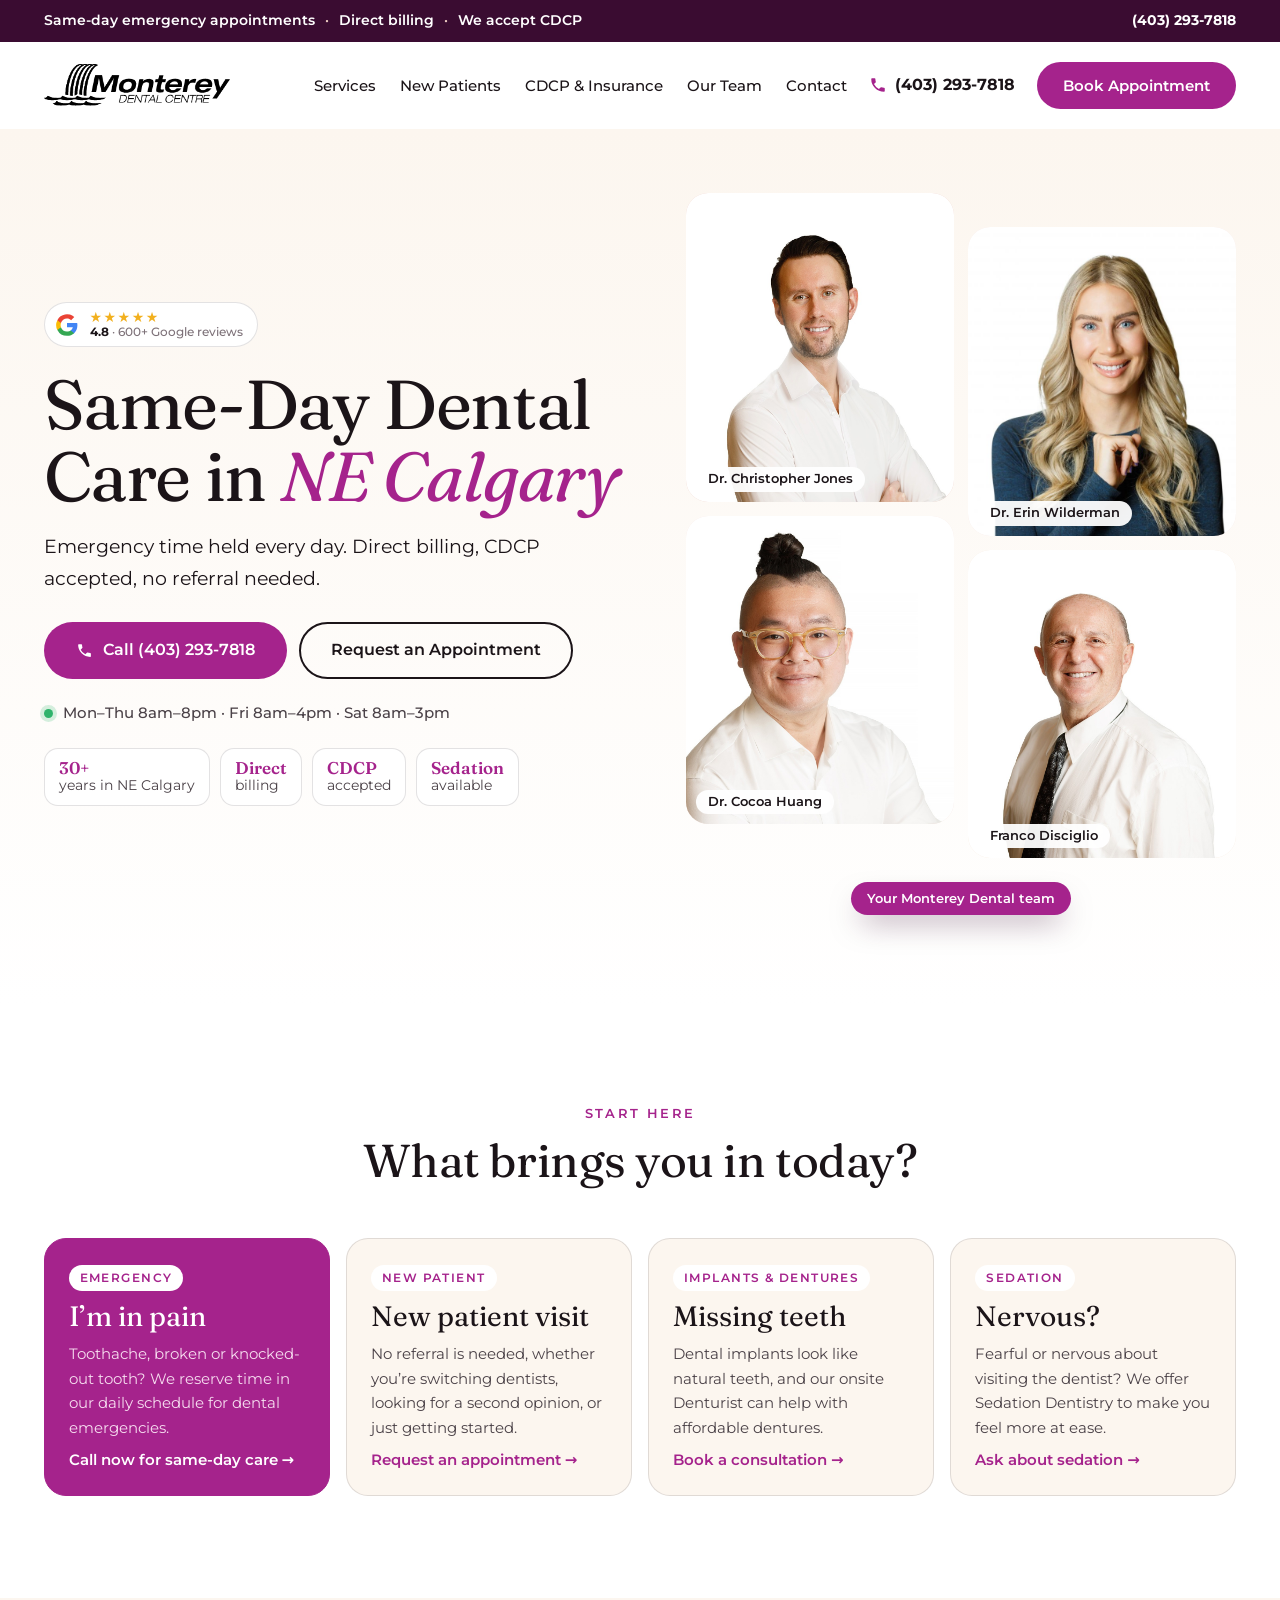
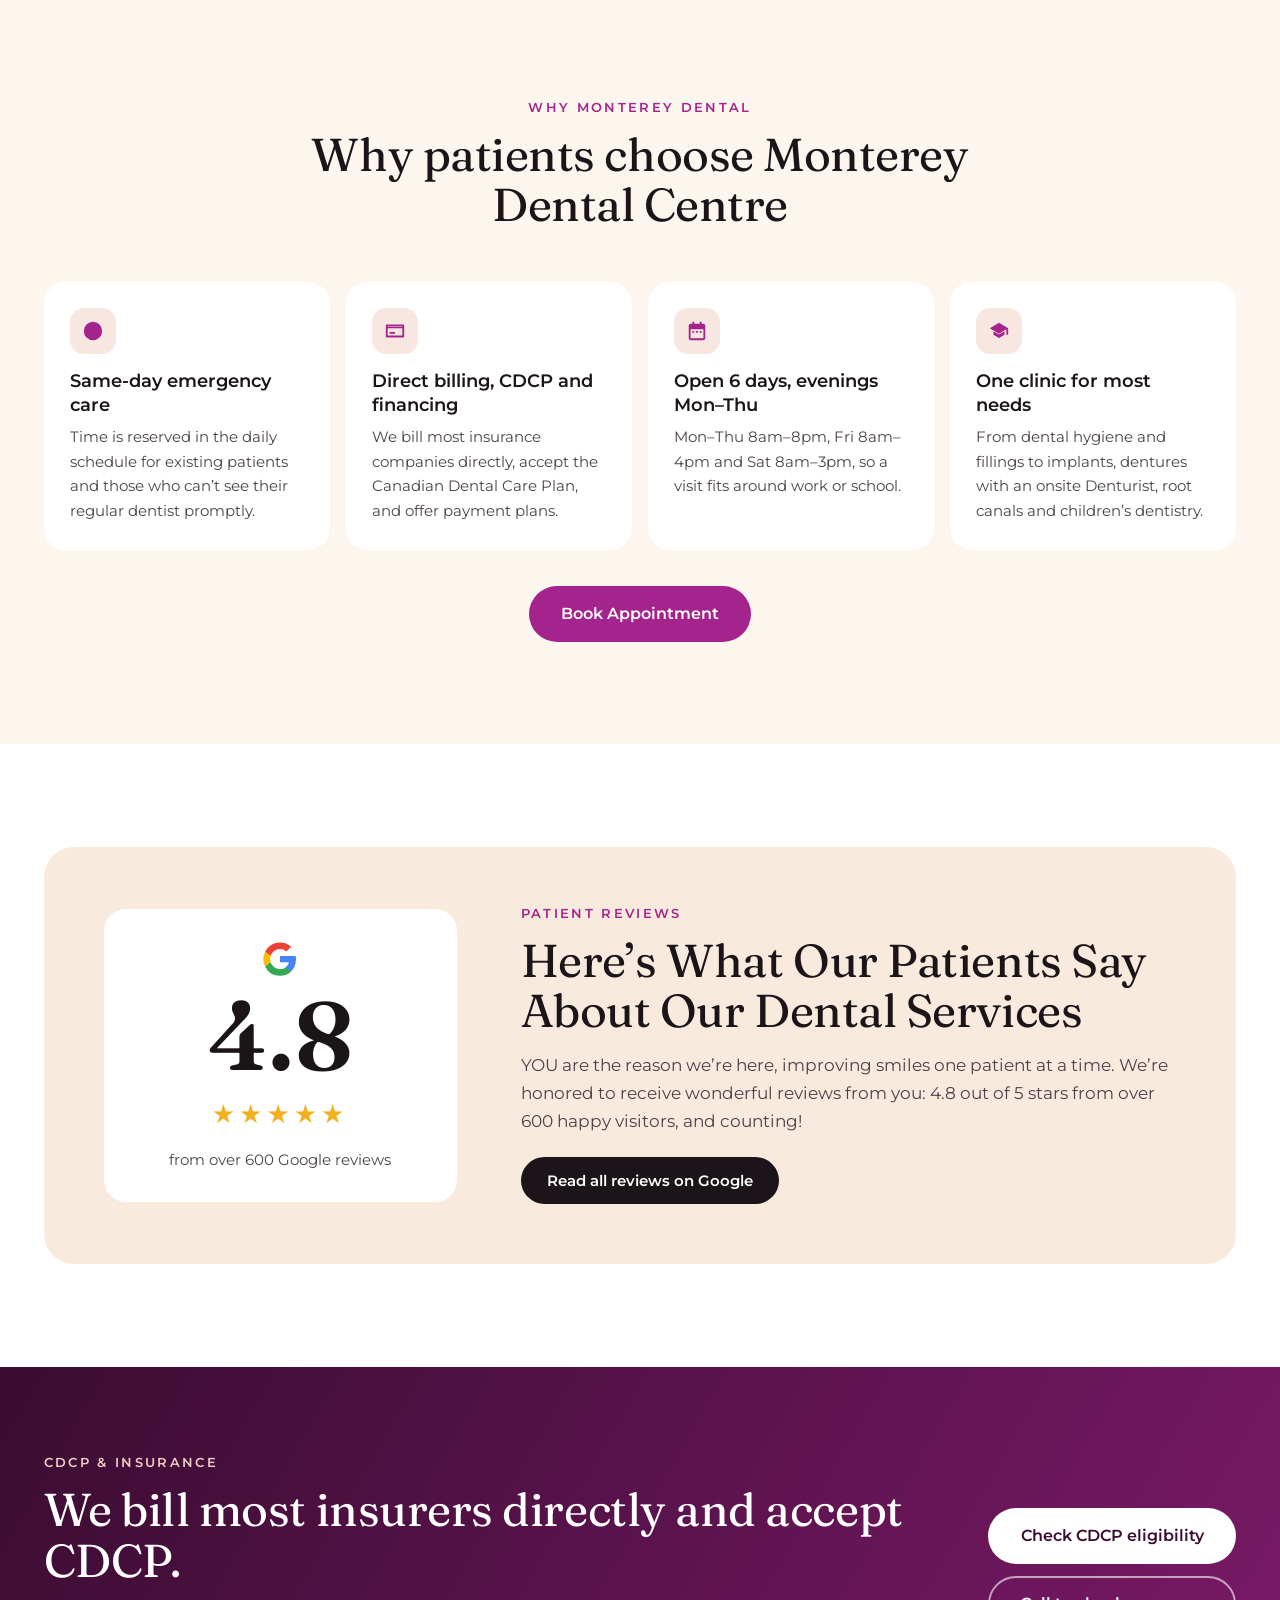
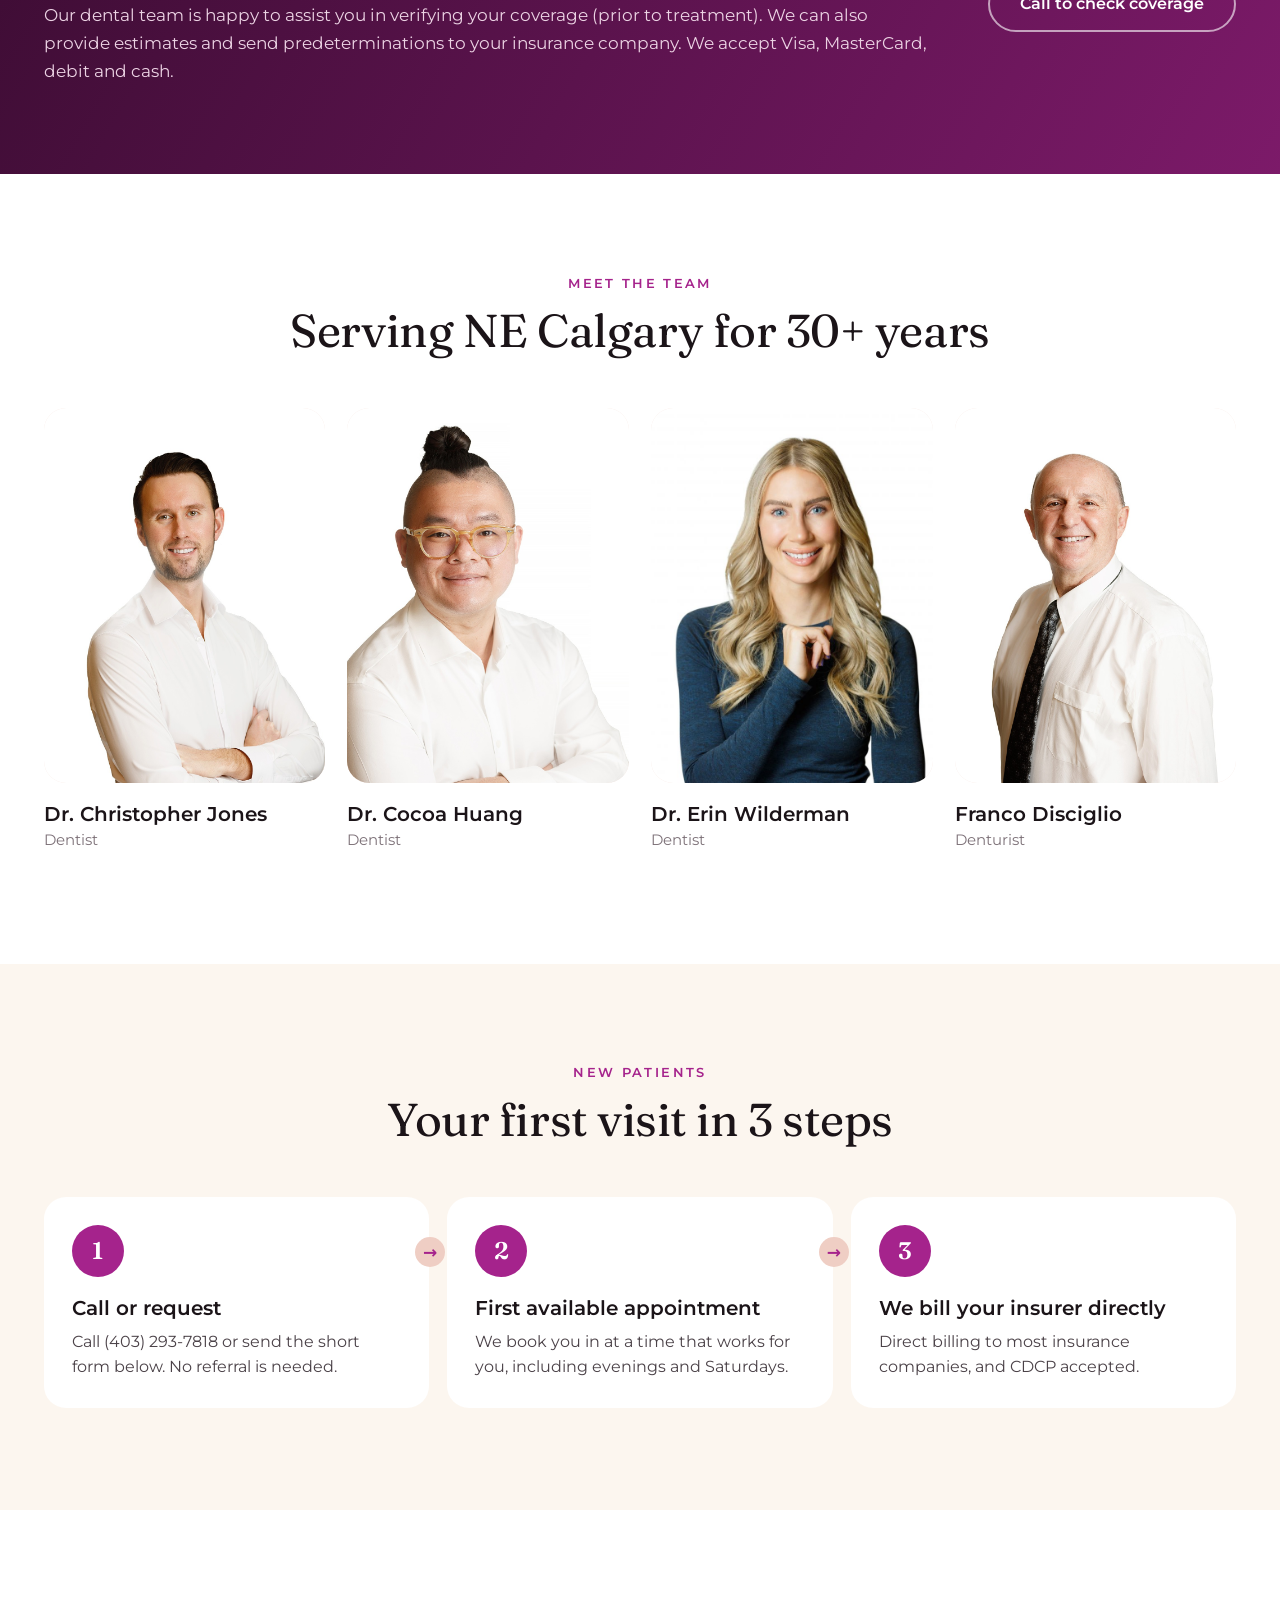
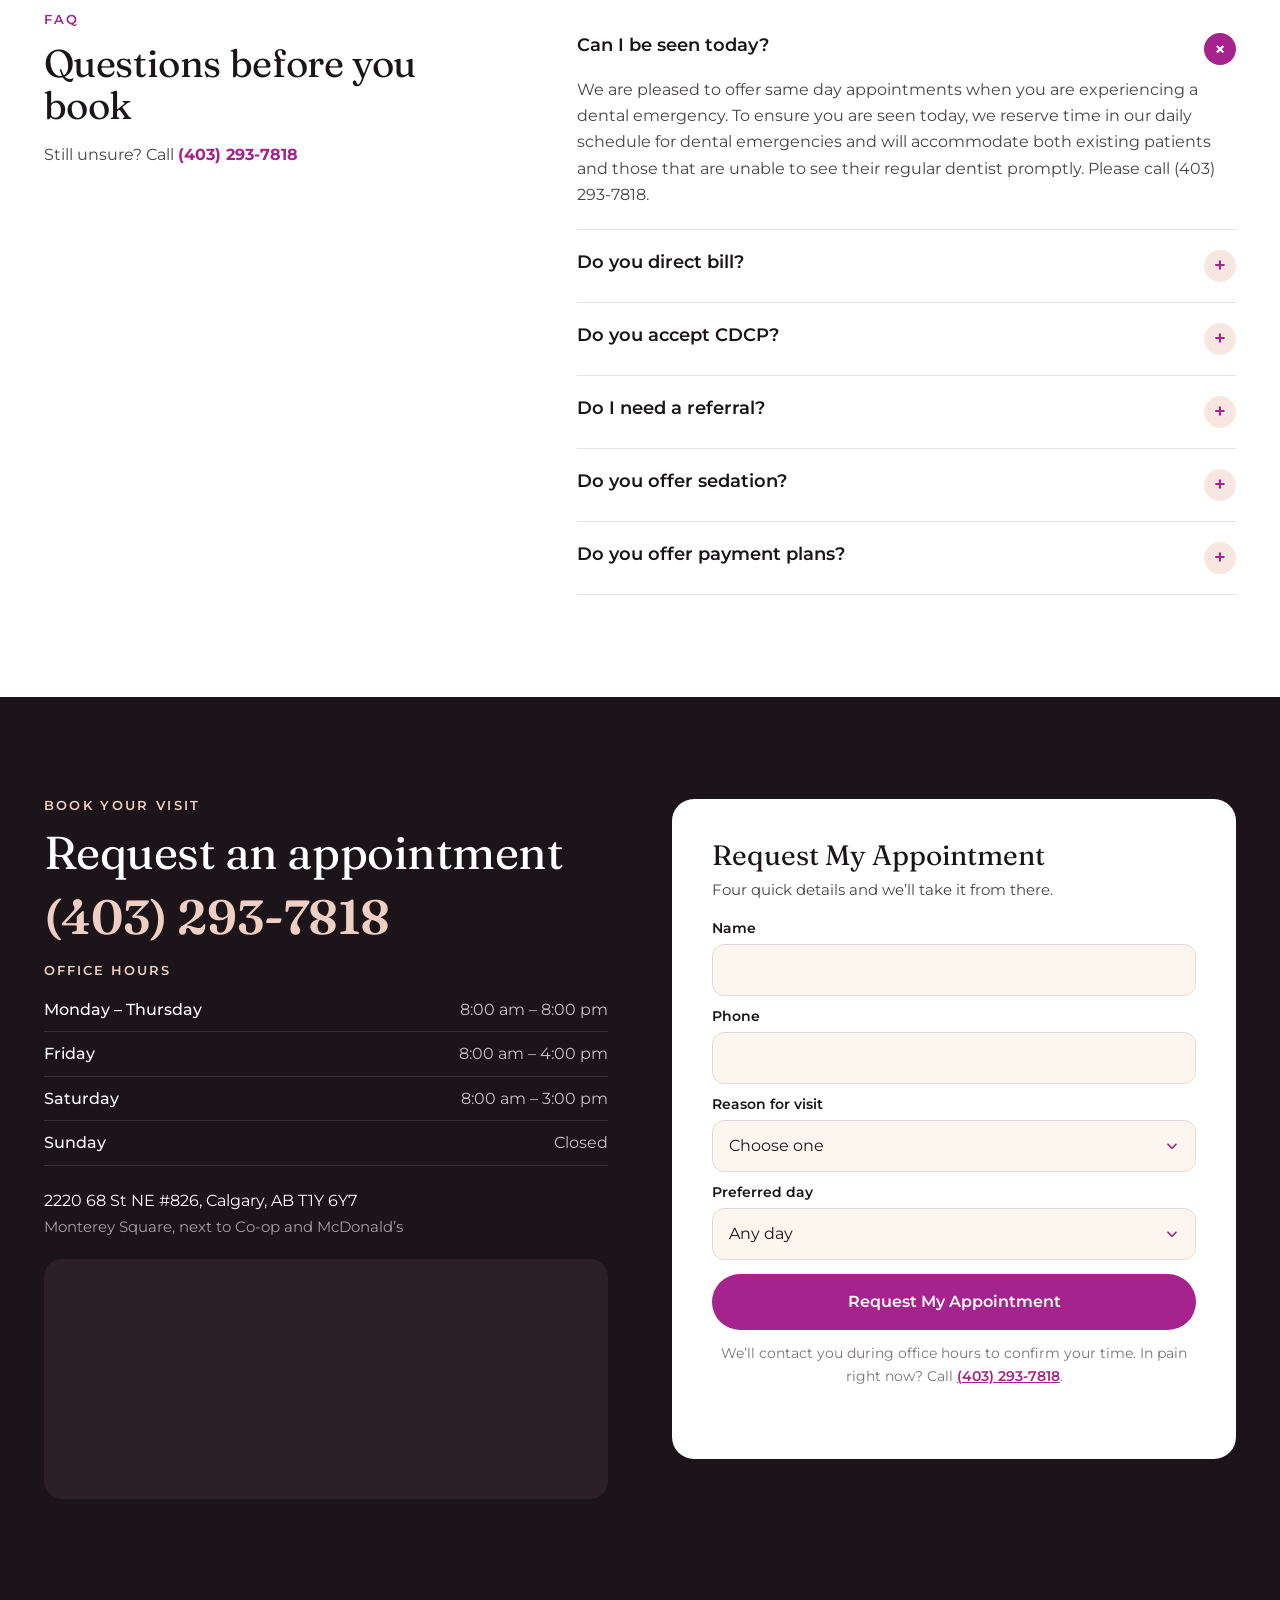
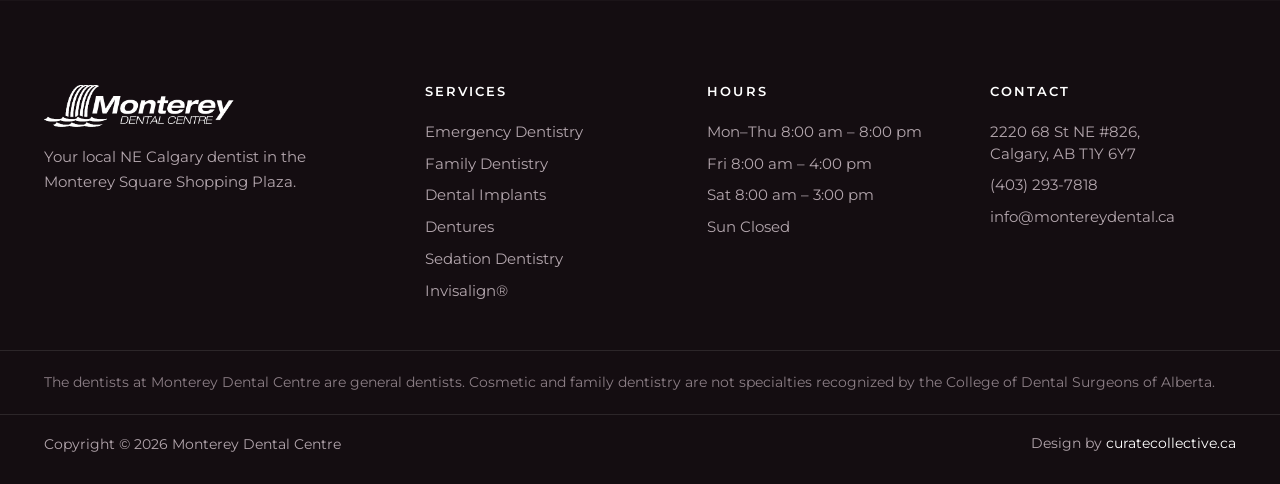
==== landing.html @ 6331f9e7 "Add Google Ads landing page; homepage: remove office tour, Google badge in reviews Co-Authored-By: C" ====
<!DOCTYPE html>
<html lang="en">
<head>
  <meta charset="utf-8">
  <meta name="viewport" content="width=device-width, initial-scale=1">
  <title>Same-Day Dental Care in NE Calgary | Monterey Dental Centre</title>
  <meta name="description" content="Same-day dental care in NE Calgary. Emergency time held every day. Direct billing, CDCP accepted, no referral needed. Call (403) 293-7818.">
  <meta name="robots" content="noindex">
  <meta name="theme-color" content="#a5238c">
  <link rel="preload" href="assets/fonts/montserrat-latin-400-normal.woff2" as="font" type="font/woff2" crossorigin>
  <link rel="stylesheet" href="assets/css/style.css">
  <link rel="stylesheet" href="assets/css/landing.css">
</head>
<body class="lp">
  <a class="skip" href="#main">Skip to content</a>

  <div class="lp-top">
    <div class="wrap lp-top-in">
      <p>Same-day emergency appointments <i>·</i> Direct billing <i>·</i> We accept CDCP</p>
      <a href="tel:+14032937818">(403) 293-7818</a>
    </div>
  </div>

  <header class="hdr lp-hdr" id="hdr">
    <div class="wrap hdr-in">
      <a class="brand" href="#top" aria-label="Monterey Dental Centre"><img src="assets/images/footer-logo.png" alt="Monterey Dental Centre" width="186" height="42"></a>
      <nav class="nav" aria-label="Page sections">
        <ul>
          <li><a href="#bring">Services</a></li>
          <li><a href="#steps">New Patients</a></li>
          <li><a href="#billing">CDCP &amp; Insurance</a></li>
          <li><a href="#team">Our Team</a></li>
          <li><a href="#book">Contact</a></li>
        </ul>
      </nav>
      <a class="lp-tel" href="tel:+14032937818"><svg viewBox="0 0 24 24" aria-hidden="true"><path d="M6.6 10.8a15.1 15.1 0 0 0 6.6 6.6l2.2-2.2a1 1 0 0 1 1-.25 11.4 11.4 0 0 0 3.6.57 1 1 0 0 1 1 1V20a1 1 0 0 1-1 1A17 17 0 0 1 3 4a1 1 0 0 1 1-1h3.5a1 1 0 0 1 1 1c0 1.25.2 2.45.57 3.57a1 1 0 0 1-.25 1z"/></svg>(403) 293-7818</a>
      <a class="btn btn-brand lp-book" href="#book">Book Appointment</a>
    </div>
  </header>

  <main id="main">

    <!-- 3. Hero -->
    <section class="lp-hero" id="top" aria-labelledby="lp-h1">
      <div class="wrap lp-hero-grid">
        <div class="lp-hero-copy">
          <a class="g-badge lp-g" href="https://www.google.com/maps/search/?api=1&amp;query=Monterey+Dental+Centre+2220+68+St+NE+Calgary" target="_blank" rel="noopener" aria-label="Rated 4.8 out of 5 on Google from over 600 reviews"><svg class="g-logo" viewBox="0 0 24 24" aria-hidden="true"><path fill="#4285F4" d="M21.6 12.2c0-.7-.1-1.4-.2-2H12v3.8h5.4a4.6 4.6 0 0 1-2 3v2.5h3.2c1.9-1.7 3-4.3 3-7.3Z"/><path fill="#34A853" d="M12 22c2.7 0 5-.9 6.6-2.4l-3.2-2.5c-.9.6-2 1-3.4 1-2.6 0-4.8-1.8-5.6-4.1H3.1v2.6A10 10 0 0 0 12 22Z"/><path fill="#FBBC05" d="M6.4 14a6 6 0 0 1 0-3.9V7.5H3.1a10 10 0 0 0 0 9.1L6.4 14Z"/><path fill="#EA4335" d="M12 6c1.5 0 2.8.5 3.8 1.5l2.9-2.9A10 10 0 0 0 3.1 7.5l3.3 2.6C7.2 7.8 9.4 6 12 6Z"/></svg><span class="g-txt"><span class="g-stars" aria-hidden="true">★★★★★</span><span class="g-meta"><b>4.8</b> · 600+ Google reviews</span></span></a>
          <h1 id="lp-h1">Same-Day Dental Care in <em>NE Calgary</em></h1>
          <p class="lp-sub">Emergency time held every day. Direct billing, CDCP accepted, no referral needed.</p>
          <div class="lp-ctas">
            <a class="btn btn-brand btn-lg" href="tel:+14032937818"><svg viewBox="0 0 24 24" aria-hidden="true"><path d="M6.6 10.8a15.1 15.1 0 0 0 6.6 6.6l2.2-2.2a1 1 0 0 1 1-.25 11.4 11.4 0 0 0 3.6.57 1 1 0 0 1 1 1V20a1 1 0 0 1-1 1A17 17 0 0 1 3 4a1 1 0 0 1 1-1h3.5a1 1 0 0 1 1 1c0 1.25.2 2.45.57 3.57a1 1 0 0 1-.25 1z"/></svg>Call (403) 293-7818</a>
            <a class="btn btn-line btn-lg" href="#book">Request an Appointment</a>
          </div>
          <p class="lp-hours"><span class="open-dot" aria-hidden="true"></span>Mon–Thu 8am–8pm · Fri 8am–4pm · Sat 8am–3pm</p>
          <ul class="lp-badges">
            <li><b>30+</b> years in NE Calgary</li>
            <li><b>Direct</b> billing</li>
            <li><b>CDCP</b> accepted</li>
            <li><b>Sedation</b> available</li>
          </ul>
        </div>
        <div class="lp-hero-team">
          <figure class="ht ht1"><img src="assets/images/dr.christopher-jones.jpg" alt="Dr. Christopher Jones"><figcaption>Dr. Christopher Jones</figcaption></figure>
          <figure class="ht ht2"><img src="assets/images/dr.erin-wilderman.jpg" alt="Dr. Erin Wilderman"><figcaption>Dr. Erin Wilderman</figcaption></figure>
          <figure class="ht ht3"><img src="assets/images/dr.cocoa-huang.jpg" alt="Dr. Cocoa Huang"><figcaption>Dr. Cocoa Huang</figcaption></figure>
          <figure class="ht ht4"><img src="assets/images/franco-disciglio.jpg" alt="Franco Disciglio, denturist"><figcaption>Franco Disciglio</figcaption></figure>
          <p class="ht-note">Your Monterey Dental team</p>
        </div>
      </div>
    </section>

    <!-- 5. What brings you in -->
    <section class="lp-sec" id="bring" aria-labelledby="bring-title">
      <div class="wrap">
        <div class="lp-head reveal">
          <p class="eyebrow">Start here</p>
          <h2 id="bring-title">What brings you in today?</h2>
        </div>
        <div class="bring-grid">
          <a class="bring bring-hot reveal" href="tel:+14032937818">
            <span class="bring-tag">Emergency</span>
            <h3>I’m in pain</h3>
            <p>Toothache, broken or knocked-out tooth? We reserve time in our daily schedule for dental emergencies.</p>
            <span class="bring-go">Call now for same-day care</span>
          </a>
          <a class="bring reveal" href="#book" data-reason="New patient checkup and cleaning">
            <span class="bring-tag">New patient</span>
            <h3>New patient visit</h3>
            <p>No referral is needed, whether you’re switching dentists, looking for a second opinion, or just getting started.</p>
            <span class="bring-go">Request an appointment</span>
          </a>
          <a class="bring reveal" href="#book" data-reason="Missing teeth (implants or dentures)">
            <span class="bring-tag">Implants &amp; dentures</span>
            <h3>Missing teeth</h3>
            <p>Dental implants look like natural teeth, and our onsite Denturist can help with affordable dentures.</p>
            <span class="bring-go">Book a consultation</span>
          </a>
          <a class="bring reveal" href="#book" data-reason="Nervous patient (sedation)">
            <span class="bring-tag">Sedation</span>
            <h3>Nervous?</h3>
            <p>Fearful or nervous about visiting the dentist? We offer Sedation Dentistry to make you feel more at ease.</p>
            <span class="bring-go">Ask about sedation</span>
          </a>
        </div>
      </div>
    </section>

    <!-- 6. Why choose -->
    <section class="lp-sec lp-why" aria-labelledby="why-title">
      <div class="wrap">
        <div class="lp-head reveal">
          <p class="eyebrow">Why Monterey Dental</p>
          <h2 id="why-title">Why patients choose Monterey Dental Centre</h2>
        </div>
        <div class="why4">
          <article class="w4 reveal"><span class="w4-ico" aria-hidden="true"><svg viewBox="0 0 24 24"><path d="M12 2a10 10 0 1 0 0 20 10 10 0 0 0 0-20Zm1 10.6V6h-2v7.4l5 3 1-1.7-4-2.1Z"/></svg></span><h3>Same-day emergency care</h3><p>Time is reserved in the daily schedule for existing patients and those who can’t see their regular dentist promptly.</p></article>
          <article class="w4 reveal"><span class="w4-ico" aria-hidden="true"><svg viewBox="0 0 24 24"><path d="M3 5h18a1 1 0 0 1 1 1v12a1 1 0 0 1-1 1H3a1 1 0 0 1-1-1V6a1 1 0 0 1 1-1Zm1 4v8h16V9H4Zm0-2h16v-.5H4V7Zm2 6h6v2H6v-2Z"/></svg></span><h3>Direct billing, CDCP and financing</h3><p>We bill most insurance companies directly, accept the Canadian Dental Care Plan, and offer payment plans.</p></article>
          <article class="w4 reveal"><span class="w4-ico" aria-hidden="true"><svg viewBox="0 0 24 24"><path d="M7 2v2H5a2 2 0 0 0-2 2v14a2 2 0 0 0 2 2h14a2 2 0 0 0 2-2V6a2 2 0 0 0-2-2h-2V2h-2v2H9V2H7Zm-2 8h14v10H5V10Zm2 2v2h2v-2H7Zm4 0v2h2v-2h-2Zm4 0v2h2v-2h-2Z"/></svg></span><h3>Open 6 days, evenings Mon–Thu</h3><p>Mon–Thu 8am–8pm, Fri 8am–4pm and Sat 8am–3pm, so a visit fits around work or school.</p></article>
          <article class="w4 reveal"><span class="w4-ico" aria-hidden="true"><svg viewBox="0 0 24 24"><path d="M12 3 2 9l10 6 8-4.8V16h2V9L12 3Zm-6 9.2V16l6 3.6 6-3.6v-3.8l-6 3.6-6-3.6Z"/></svg></span><h3>One clinic for most needs</h3><p>From dental hygiene and fillings to implants, dentures with an onsite Denturist, root canals and children’s dentistry.</p></article>
        </div>
        <div class="lp-center reveal"><a class="btn btn-brand btn-lg" href="#book">Book Appointment</a></div>
      </div>
    </section>

    <!-- 7. Reviews -->
    <section class="lp-sec" aria-labelledby="rev-title">
      <div class="wrap">
        <div class="lp-rev reveal">
          <div class="lp-rev-score">
            <svg class="g-logo" viewBox="0 0 24 24" aria-hidden="true"><path fill="#4285F4" d="M21.6 12.2c0-.7-.1-1.4-.2-2H12v3.8h5.4a4.6 4.6 0 0 1-2 3v2.5h3.2c1.9-1.7 3-4.3 3-7.3Z"/><path fill="#34A853" d="M12 22c2.7 0 5-.9 6.6-2.4l-3.2-2.5c-.9.6-2 1-3.4 1-2.6 0-4.8-1.8-5.6-4.1H3.1v2.6A10 10 0 0 0 12 22Z"/><path fill="#FBBC05" d="M6.4 14a6 6 0 0 1 0-3.9V7.5H3.1a10 10 0 0 0 0 9.1L6.4 14Z"/><path fill="#EA4335" d="M12 6c1.5 0 2.8.5 3.8 1.5l2.9-2.9A10 10 0 0 0 3.1 7.5l3.3 2.6C7.2 7.8 9.4 6 12 6Z"/></svg>
            <b>4.8</b>
            <span class="stars" aria-label="4.8 out of 5 stars">★★★★★</span>
            <p>from over 600 Google reviews</p>
          </div>
          <div>
            <p class="eyebrow">Patient reviews</p>
            <h2 id="rev-title">Here’s What Our Patients Say About Our Dental Services</h2>
            <p>YOU are the reason we’re here, improving smiles one patient at a time. We’re honored to receive wonderful reviews from you: 4.8 out of 5 stars from over 600 happy visitors, and counting!</p>
            <a class="btn btn-dark" href="https://www.google.com/maps/search/?api=1&amp;query=Monterey+Dental+Centre+2220+68+St+NE+Calgary" target="_blank" rel="noopener">Read all reviews on Google</a>
          </div>
        </div>
      </div>
    </section>

    <!-- 8. Billing band -->
    <section class="lp-bill" id="billing" aria-labelledby="bill-title">
      <div class="wrap lp-bill-in reveal">
        <div>
          <p class="eyebrow eyebrow-light">CDCP &amp; insurance</p>
          <h2 id="bill-title">We bill most insurers directly and accept CDCP.</h2>
          <p>Our dental team is happy to assist you in verifying your coverage (prior to treatment). We can also provide estimates and send predeterminations to your insurance company. We accept Visa, MasterCard, debit and cash.</p>
        </div>
        <div class="lp-bill-ctas">
          <a class="btn btn-white btn-lg" href="https://www.canada.ca/en/services/benefits/dental/dental-care-plan.html" target="_blank" rel="noopener">Check CDCP eligibility</a>
          <a class="btn btn-outline-light btn-lg" href="tel:+14032937818">Call to check coverage</a>
        </div>
      </div>
    </section>

    <!-- 9. Team -->
    <section class="lp-sec" id="team" aria-labelledby="team-title">
      <div class="wrap">
        <div class="lp-head reveal">
          <p class="eyebrow">Meet the team</p>
          <h2 id="team-title">Serving NE Calgary for 30+ years</h2>
        </div>
        <div class="team-grid">
          <article class="doc reveal"><div class="doc-img"><img src="assets/images/dr.christopher-jones.jpg" alt="Dr. Christopher Jones" loading="lazy"></div><h3>Dr. Christopher Jones</h3><p>Dentist</p></article>
          <article class="doc reveal"><div class="doc-img"><img src="assets/images/dr.cocoa-huang.jpg" alt="Dr. Cocoa Huang" loading="lazy"></div><h3>Dr. Cocoa Huang</h3><p>Dentist</p></article>
          <article class="doc reveal"><div class="doc-img"><img src="assets/images/dr.erin-wilderman.jpg" alt="Dr. Erin Wilderman" loading="lazy"></div><h3>Dr. Erin Wilderman</h3><p>Dentist</p></article>
          <article class="doc reveal"><div class="doc-img"><img src="assets/images/franco-disciglio.jpg" alt="Franco Disciglio" loading="lazy"></div><h3>Franco Disciglio</h3><p>Denturist</p></article>
        </div>
      </div>
    </section>

    <!-- 10. Steps -->
    <section class="lp-sec lp-steps-sec" id="steps" aria-labelledby="steps-title">
      <div class="wrap">
        <div class="lp-head reveal">
          <p class="eyebrow">New patients</p>
          <h2 id="steps-title">Your first visit in 3 steps</h2>
        </div>
        <ol class="lp-steps">
          <li class="reveal"><span class="st-n" aria-hidden="true">1</span><h3>Call or request</h3><p>Call (403) 293-7818 or send the short form below. No referral is needed.</p></li>
          <li class="reveal"><span class="st-n" aria-hidden="true">2</span><h3>First available appointment</h3><p>We book you in at a time that works for you, including evenings and Saturdays.</p></li>
          <li class="reveal"><span class="st-n" aria-hidden="true">3</span><h3>We bill your insurer directly</h3><p>Direct billing to most insurance companies, and CDCP accepted.</p></li>
        </ol>
      </div>
    </section>

    <!-- 11. FAQ -->
    <section class="lp-sec" aria-labelledby="faq-title">
      <div class="wrap faq-grid">
        <div class="reveal">
          <p class="eyebrow">FAQ</p>
          <h2 id="faq-title">Questions before you book</h2>
          <p class="lp-faq-call">Still unsure? Call <a href="tel:+14032937818">(403) 293-7818</a></p>
        </div>
        <div class="faq-list reveal">
          <details open><summary>Can I be seen today?</summary><p>We are pleased to offer same day appointments when you are experiencing a dental emergency. To ensure you are seen today, we reserve time in our daily schedule for dental emergencies and will accommodate both existing patients and those that are unable to see their regular dentist promptly. Please call (403) 293-7818.</p></details>
          <details><summary>Do you direct bill?</summary><p>Yes, we accept dental insurance and our dental team is happy to assist you in verifying your coverage (prior to treatment) as well as following up on your claim status. We also directly bill most insurance companies.</p></details>
          <details><summary>Do you accept CDCP?</summary><p>Yes. Monterey Dental Centre accepts the Canadian Dental Care Plan (CDCP). The Government of Canada has implemented this program with the aim of helping make the cost of dental care more affordable for eligible Canadian residents.</p></details>
          <details><summary>Do I need a referral?</summary><p>No referral is needed to see a dentist in NE Calgary, whether you’re switching dentists, looking for a second opinion, or just getting started.</p></details>
          <details><summary>Do you offer sedation?</summary><p>Fearful or nervous about visiting the dentist? We offer Sedation Dentistry to make you feel more at ease.</p></details>
          <details><summary>Do you offer payment plans?</summary><p>Yes. We offer payment plans and can provide estimates for your dental work if requested. Please give us a call to discuss financing options at (403) 293-7818. We accept Visa, MasterCard, debit and cash.</p></details>
        </div>
      </div>
    </section>

    <!-- 12. Booking -->
    <section class="lp-book-sec" id="book" aria-labelledby="book-title">
      <div class="wrap lp-book-grid">
        <div class="lp-book-info reveal">
          <p class="eyebrow eyebrow-light">Book your visit</p>
          <h2 id="book-title">Request an appointment</h2>
          <a class="lp-big-tel" href="tel:+14032937818">(403) 293-7818</a>
          <table class="hours">
            <caption>Office hours</caption>
            <tr><th scope="row">Monday – Thursday</th><td>8:00 am – 8:00 pm</td></tr>
            <tr><th scope="row">Friday</th><td>8:00 am – 4:00 pm</td></tr>
            <tr><th scope="row">Saturday</th><td>8:00 am – 3:00 pm</td></tr>
            <tr><th scope="row">Sunday</th><td>Closed</td></tr>
          </table>
          <address>2220 68 St NE #826, Calgary, AB T1Y 6Y7<br><span>Monterey Square, next to Co-op and McDonald’s</span></address>
          <div class="lp-map"><iframe title="Map to Monterey Dental Centre" src="https://maps.google.com/maps?q=Monterey%20Dental%20Centre%2C%202220%2068%20St%20NE%20%23826%2C%20Calgary%2C%20AB&amp;z=15&amp;output=embed" loading="lazy" referrerpolicy="no-referrer-when-downgrade"></iframe></div>
        </div>
        <form class="lp-form reveal" novalidate>
          <h3>Request My Appointment</h3>
          <p class="form-sub">Four quick details and we’ll take it from there.</p>
          <label class="fld"><span>Name</span><input name="name" autocomplete="name" required></label>
          <label class="fld"><span>Phone</span><input name="phone" type="tel" autocomplete="tel" required></label>
          <label class="fld"><span>Reason for visit</span>
            <select name="reason" required>
              <option value="">Choose one</option>
              <option>Emergency or tooth pain</option>
              <option>New patient checkup and cleaning</option>
              <option>Missing teeth (implants or dentures)</option>
              <option>Nervous patient (sedation)</option>
              <option>Cosmetic dentistry or Invisalign®</option>
              <option>Something else</option>
            </select>
          </label>
          <label class="fld"><span>Preferred day</span>
            <select name="day">
              <option value="">Any day</option>
              <option>Monday</option><option>Tuesday</option><option>Wednesday</option><option>Thursday</option><option>Friday</option><option>Saturday</option>
            </select>
          </label>
          <button class="btn btn-brand btn-lg btn-full" type="submit">Request My Appointment</button>
          <p class="lp-reply">We’ll contact you during office hours to confirm your time. In pain right now? Call <a href="tel:+14032937818">(403) 293-7818</a>.</p>
          <p class="form-note" role="status" aria-live="polite"></p>
        </form>
      </div>
    </section>
  </main>

  <footer class="ftr lp-ftr">
    <div class="wrap ftr-grid lp-ftr-grid">
      <div class="ftr-brand">
        <img src="assets/images/header-logo.png" alt="Monterey Dental Centre" width="190" height="42" loading="lazy">
        <p>Your local NE Calgary dentist in the Monterey Square Shopping Plaza.</p>
      </div>
      <div><h3>Services</h3><ul><li>Emergency Dentistry</li><li>Family Dentistry</li><li>Dental Implants</li><li>Dentures</li><li>Sedation Dentistry</li><li>Invisalign®</li></ul></div>
      <div><h3>Hours</h3><ul><li>Mon–Thu 8:00 am – 8:00 pm</li><li>Fri 8:00 am – 4:00 pm</li><li>Sat 8:00 am – 3:00 pm</li><li>Sun Closed</li></ul></div>
      <div><h3>Contact</h3><ul><li>2220 68 St NE #826,<br>Calgary, AB T1Y 6Y7</li><li><a href="tel:+14032937818">(403) 293-7818</a></li><li><a href="mailto:info@montereydental.ca">info@montereydental.ca</a></li></ul></div>
    </div>
    <div class="wrap ftr-legal">
      <p>The dentists at Monterey Dental Centre are general dentists. Cosmetic and family dentistry are not specialties recognized by the College of Dental Surgeons of Alberta.</p>
    </div>
    <div class="wrap ftr-bottom">
      <p>Copyright © <span data-year>2026</span> Monterey Dental Centre</p>
      <ul><li>Design by <a href="https://curatecollective.ca/" target="_blank" rel="noopener">curatecollective.ca</a></li></ul>
    </div>
  </footer>

  <div class="lp-sticky" role="group" aria-label="Quick actions">
    <a href="tel:+14032937818">Call now</a>
    <a href="#book">Book</a>
  </div>
  <script src="assets/js/landing.js" defer></script>
</body>
</html>
---- assets/css/style.css ----
/* Monterey Dental Centre, homepage redesign */
@font-face { font-family: "Montserrat"; src: url("../fonts/montserrat-latin-400-normal.woff2") format("woff2"); font-weight: 400; font-display: swap; }
@font-face { font-family: "Montserrat"; src: url("../fonts/montserrat-latin-500-normal.woff2") format("woff2"); font-weight: 500; font-display: swap; }
@font-face { font-family: "Montserrat"; src: url("../fonts/montserrat-latin-600-normal.woff2") format("woff2"); font-weight: 600; font-display: swap; }
@font-face { font-family: "Montserrat"; src: url("../fonts/montserrat-latin-700-normal.woff2") format("woff2"); font-weight: 700; font-display: swap; }
@font-face { font-family: "Fraunces"; src: url("../fonts/fraunces-latin-400-normal.woff2") format("woff2"); font-weight: 400; font-display: swap; }
@font-face { font-family: "Fraunces"; src: url("../fonts/fraunces-latin-600-normal.woff2") format("woff2"); font-weight: 600; font-display: swap; }
@font-face { font-family: "Fraunces"; src: url("../fonts/fraunces-latin-400-italic.woff2") format("woff2"); font-weight: 400; font-style: italic; font-display: swap; }

:root {
  --plum: #a5238c;
  --plum-d: #7c1a69;
  --plum-dd: #3a0c31;
  --blush: #efcec4;
  --blush-l: #f8e7e1;
  --cream: #f8ebdd;
  --cream-l: #fcf6ef;
  --ink: #1b1418;
  --text: #4b4248;
  --muted: #7d7178;
  --line: rgba(27, 20, 24, .12);
  --sans: "Montserrat", system-ui, sans-serif;
  --serif: "Fraunces", Georgia, serif;
  --wrap: 1280px;
  --gut: clamp(20px, 3.4vw, 44px);
  --sec: clamp(72px, 9vw, 128px);
  --r: 22px;
  --ease: cubic-bezier(.2, .7, .2, 1);
}
*, *::before, *::after { box-sizing: border-box; }
html { -webkit-text-size-adjust: 100%; scroll-behavior: smooth; scroll-padding-top: 90px; }
body { margin: 0; background: #fff; color: var(--text); font: 400 17px/1.65 var(--sans); -webkit-font-smoothing: antialiased; overflow-x: hidden; }
img, video, svg, iframe { display: block; max-width: 100%; }
a { color: inherit; }
h1, h2, h3, p, ul, figure, blockquote, address { margin: 0; }
ul { padding: 0; list-style: none; }
button { font: inherit; color: inherit; cursor: pointer; }
:focus-visible { outline: 3px solid var(--plum); outline-offset: 3px; }
.skip { position: absolute; left: -999px; top: 8px; z-index: 300; background: var(--plum); color: #fff; padding: 10px 16px; }
.skip:focus { left: 8px; }
.wrap { width: min(100%, var(--wrap)); margin-inline: auto; padding-inline: var(--gut); }
h2 { font: 400 clamp(32px, 3.6vw, 50px)/1.1 var(--serif); color: var(--ink); letter-spacing: -.01em; }
h3 { font: 600 20px/1.3 var(--sans); color: var(--ink); }
.eyebrow { font: 600 13px/1 var(--sans); letter-spacing: .18em; text-transform: uppercase; color: var(--plum); margin-bottom: 16px; }
.eyebrow-light { color: var(--blush); }

.btn { display: inline-flex; align-items: center; justify-content: center; gap: 10px; padding: 14px 24px; border-radius: 999px; border: 2px solid transparent; font: 600 15px/1 var(--sans); text-decoration: none; transition: background .25s, color .25s, border-color .25s, transform .25s var(--ease); white-space: nowrap; }
.btn:hover { transform: translateY(-2px); }
.btn svg { width: 17px; height: 17px; fill: currentColor; }
.btn-lg { padding: 18px 30px; font-size: 16px; }
.btn-full { width: 100%; }
.btn-brand { background: var(--plum); color: #fff; }
.btn-brand:hover { background: var(--plum-d); }
.btn-ghost { border-color: var(--line); color: var(--ink); background: #fff; }
.btn-ghost:hover { border-color: var(--plum); color: var(--plum); }
.btn-line { border-color: var(--ink); color: var(--ink); }
.btn-line:hover { background: var(--ink); color: #fff; }
.btn-dark { background: var(--ink); color: #fff; }
.btn-dark:hover { background: var(--plum); }
.link { font: 600 15px/1 var(--sans); color: var(--plum); text-decoration: none; display: inline-flex; gap: 8px; align-items: center; }
.link::after { content: "→"; transition: transform .25s var(--ease); }
.link:hover::after { transform: translateX(4px); }

/* Top bar + header */
.topbar { background: var(--plum-dd); color: #f3dcd5; font-size: 14px; }
.topbar-in { display: flex; align-items: center; justify-content: space-between; gap: 20px; min-height: 42px; }
.tb-cdcp { display: flex; align-items: center; gap: 10px; font-weight: 600; color: #fff; }
.dot { width: 8px; height: 8px; border-radius: 50%; background: #5fd38d; box-shadow: 0 0 0 4px rgba(95, 211, 141, .25); }
.tb-phone { font-weight: 600; color: #fff; text-decoration: none; }
.hdr { position: sticky; top: 0; z-index: 100; background: rgba(255, 255, 255, .96); backdrop-filter: blur(10px); border-bottom: 1px solid transparent; transition: border-color .3s, box-shadow .3s; }
.hdr.is-stuck { border-color: var(--line); box-shadow: 0 10px 30px rgba(27, 20, 24, .06); }
.hdr-in { display: flex; align-items: center; gap: 28px; height: 86px; }
.brand { flex: none; }
.brand img { width: 186px; height: auto; }
.nav { margin-left: auto; }
.nav ul { display: flex; gap: 26px; }
.nav a { font: 500 15px/1 var(--sans); color: var(--ink); text-decoration: none; white-space: nowrap; padding: 10px 0; position: relative; }
.nav a::after { content: ""; position: absolute; left: 0; right: 100%; bottom: 2px; height: 2px; border-radius: 2px; background: var(--plum); transition: right .3s var(--ease); }
.nav a:hover::after { right: 0; }
.hdr-cta { display: flex; gap: 10px; }
.burger { display: none; width: 46px; height: 46px; border-radius: 12px; border: 1px solid var(--line); background: #fff; flex-direction: column; justify-content: center; align-items: center; gap: 5px; margin-left: auto; }
.burger i { width: 20px; height: 2px; background: var(--ink); border-radius: 2px; transition: transform .3s, opacity .3s; }
.burger[aria-expanded="true"] i:nth-child(1) { transform: translateY(7px) rotate(45deg); }
.burger[aria-expanded="true"] i:nth-child(2) { opacity: 0; }
.burger[aria-expanded="true"] i:nth-child(3) { transform: translateY(-7px) rotate(-45deg); }
.drawer { border-top: 1px solid var(--line); padding: 10px var(--gut) 24px; background: #fff; }
.drawer li a { display: block; padding: 13px 0; border-bottom: 1px solid var(--line); font: 600 18px/1.2 var(--sans); color: var(--ink); text-decoration: none; }
.drawer-cta { display: grid; grid-template-columns: 1fr 1fr; gap: 10px; margin-top: 18px; }

/* Google badge */
.g-badge { display: inline-flex; align-items: center; gap: 10px; padding: 7px 14px 7px 9px; border: 1px solid var(--line); border-radius: 999px; background: #fff; text-decoration: none; color: var(--ink); white-space: nowrap; transition: border-color .25s, box-shadow .25s; }
.g-badge:hover { border-color: #f2b01e; box-shadow: 0 8px 20px -10px rgba(27, 20, 24, .3); }
.g-logo { width: 26px; height: 26px; flex: none; }
.g-txt { display: flex; flex-direction: column; line-height: 1.1; }
.g-stars { color: #f2b01e; font-size: 14px; letter-spacing: 1.5px; }
.g-meta { font: 500 11.5px/1.2 var(--sans); color: var(--muted); }
.g-meta b { color: var(--ink); font-weight: 700; }
.g-hero { position: absolute; left: 22px; bottom: 26px; z-index: 2; padding: 10px 18px 10px 12px; box-shadow: 0 20px 40px -12px rgba(27, 20, 24, .3); border-color: transparent; animation: bob 6s ease-in-out infinite; animation-delay: -1.5s; }
.g-hero .g-logo { width: 30px; height: 30px; }
.g-hero .g-stars { font-size: 15px; }
.g-ftr { margin-top: 20px; background: rgba(255, 255, 255, .06); border-color: rgba(255, 255, 255, .16); }
.g-ftr .g-logo { background: #fff; border-radius: 50%; padding: 3px; width: 30px; height: 30px; }
.g-ftr .g-meta { color: #b3a6ad; }
.g-ftr .g-meta b { color: #fff; }

/* Hero */
.hero { background: linear-gradient(180deg, var(--cream-l), #fff); padding: clamp(40px, 6vw, 84px) 0 clamp(56px, 7vw, 96px); overflow: hidden; }
.hero-grid { display: grid; grid-template-columns: minmax(0, 1fr) minmax(0, 1.05fr); gap: clamp(36px, 5vw, 72px); align-items: center; }
.hero h1 { font: 400 clamp(46px, 6vw, 84px)/1.02 var(--serif); color: var(--ink); letter-spacing: -.02em; }
.hero h1 em { font-style: italic; color: var(--plum); }
.hero-lede { margin-top: 22px; max-width: 540px; font-size: 18px; }
.hero-ctas { display: flex; flex-wrap: wrap; gap: 12px; margin-top: 32px; }
.hero-proof { display: grid; grid-template-columns: repeat(3, auto); gap: 28px; margin-top: 40px; padding-top: 26px; border-top: 1px solid var(--line); justify-content: start; }
.hero-proof li { font-size: 14px; color: var(--text); max-width: 150px; line-height: 1.4; }
.hero-proof b { display: block; font: 600 42px/1 var(--serif); color: var(--plum); margin-bottom: 8px; font-variant-numeric: tabular-nums; }
.hero-proof b span:not(.cnt) { font-size: 20px; color: var(--muted); }
.hero-media { position: relative; }
.hero-video { position: relative; border-radius: 36px 36px 36px 140px; overflow: hidden; aspect-ratio: 5 / 5.2; background: var(--plum-dd); box-shadow: 0 40px 80px -30px rgba(58, 12, 49, .45); }
.hero-video video { width: 100%; height: 100%; object-fit: cover; }
.vid-btn { position: absolute; right: 18px; bottom: 18px; width: 44px; height: 44px; border-radius: 50%; border: 0; background: rgba(255, 255, 255, .9); display: grid; place-items: center; }
.vid-btn span { width: 10px; height: 12px; border-left: 3px solid var(--ink); border-right: 3px solid var(--ink); }
.vid-btn[aria-pressed="true"] span { width: 0; height: 0; border: 0; border-left: 11px solid var(--ink); border-top: 7px solid transparent; border-bottom: 7px solid transparent; margin-left: 3px; }
.float-card { position: absolute; background: #fff; border-radius: 18px; padding: 16px 18px; box-shadow: 0 20px 40px -12px rgba(27, 20, 24, .25); font-size: 14px; animation: bob 6s ease-in-out infinite; }
.float-card b { display: block; color: var(--ink); font-size: 15px; }
.fc-emergency { left: -28px; top: 34px; display: flex; gap: 12px; align-items: center; }
.fc-emergency a { color: var(--plum); font-weight: 600; text-decoration: none; }
.fc-ico { width: 40px; height: 40px; border-radius: 12px; background: var(--plum); color: #fff; font: 700 20px/40px var(--sans); text-align: center; flex: none; }
.fc-cdcp { right: -18px; bottom: 96px; background: var(--blush); animation-delay: -3s; max-width: 230px; }
.fc-cdcp span { color: var(--text); font-size: 13px; }
.sat-badge { position: absolute; right: 26px; top: -30px; width: 128px; height: 128px; border-radius: 50%; background: var(--ink); color: #fff; display: grid; place-items: center; box-shadow: 0 20px 40px -14px rgba(27, 20, 24, .45); z-index: 2; }
.sat-badge svg { position: absolute; inset: 0; width: 100%; height: 100%; animation: spin 22s linear infinite; }
.sat-badge text { fill: var(--blush); font: 600 9.6px var(--sans); }
.sat-in { display: flex; flex-direction: column; align-items: center; line-height: 1; }
.sat-in b { font: 600 28px/1 var(--serif); }
.sat-in i { font-style: normal; color: #f2b01e; font-size: 10px; letter-spacing: 1px; margin-top: 4px; }
@keyframes spin { to { transform: rotate(360deg); } }
@keyframes bob { 0%, 100% { transform: translateY(0); } 50% { transform: translateY(-8px); } }
.rise { opacity: 0; transform: translateY(24px); animation: rise .9s var(--ease) forwards; animation-delay: var(--d, 0s); }
@keyframes rise { to { opacity: 1; transform: none; } }

/* Promises */
.promises { padding-top: clamp(20px, 3vw, 40px); position: relative; z-index: 2; }
.pr-head { text-align: center; margin-bottom: clamp(26px, 3vw, 40px); }
.promise-row { display: grid; grid-template-columns: repeat(3, 1fr); gap: 18px; }
.promise { background: #fff; border: 1px solid var(--line); border-radius: var(--r); padding: 28px; display: flex; flex-direction: column; gap: 12px; transition: transform .3s var(--ease), box-shadow .3s; }
.promise:hover { transform: translateY(-4px); box-shadow: 0 24px 40px -20px rgba(27, 20, 24, .25); }
.promise h3 { font: 600 20px/1.3 var(--sans); }
.promise p { font-size: 15.5px; flex: 1; }
.promise img { width: 52px; height: 52px; }
.promise-hot { background: var(--plum); border-color: var(--plum); color: #f6dcef; }
.promise-hot h3 { color: #fff; }
.promise-hot img { filter: brightness(0) invert(1); }
.promise-hot .link { color: #fff; }

/* Helper */
.helper { padding-block: var(--sec); }
.helper-grid { display: grid; grid-template-columns: minmax(0, .8fr) minmax(0, 1.6fr); gap: clamp(32px, 5vw, 70px); align-items: start; }
.helper-head h2 { margin-bottom: 14px; }
.helper-ui { display: grid; grid-template-columns: minmax(0, 1fr) minmax(0, 1fr); gap: 18px; }
.helper-list { display: grid; gap: 8px; }
.helper-list button { width: 100%; text-align: left; border: 1px solid var(--line); background: #fff; border-radius: 14px; padding: 13px 16px; font: 500 15px/1.35 var(--sans); color: var(--ink); transition: all .25s; }
.helper-list button:hover { border-color: var(--plum); }
.helper-list button[aria-selected="true"] { background: var(--ink); color: #fff; border-color: var(--ink); }
.helper-out { position: sticky; top: 110px; background: var(--cream); border-radius: var(--r); padding: 30px; min-height: 360px; display: flex; flex-direction: column; }
.ho-tag { display: inline-block; align-self: flex-start; background: #fff; color: var(--plum); font: 600 13px/1 var(--sans); padding: 8px 12px; border-radius: 999px; margin-bottom: 18px; }
.helper-out h3 { font: 400 30px/1.15 var(--serif); margin-bottom: 14px; }
.helper-out p { font-size: 16px; }
.ho-ctas { margin-top: auto; padding-top: 22px; display: flex; flex-wrap: wrap; gap: 10px; }
.helper-out.swap { animation: swap .45s var(--ease); }
@keyframes swap { from { opacity: 0; transform: translateY(10px); } to { opacity: 1; transform: none; } }

/* Why */
.why { padding-bottom: var(--sec); }
.why-grid { display: grid; grid-template-columns: minmax(0, 1fr) minmax(0, 1fr); gap: clamp(40px, 6vw, 90px); align-items: center; }
.why-media { position: relative; padding: 0 0 70px 40px; }
.why-main { width: 100%; aspect-ratio: 4 / 3.4; object-fit: cover; border-radius: var(--r); }
.why-sub { position: absolute; left: 0; bottom: 0; width: 48%; aspect-ratio: 4 / 3; object-fit: cover; border-radius: 18px; border: 6px solid #fff; box-shadow: 0 20px 40px -14px rgba(27, 20, 24, .3); }
.why-badge { position: absolute; right: 22px; bottom: 30px; background: var(--plum); color: #fff; border-radius: 50%; width: 132px; height: 132px; display: grid; place-content: center; text-align: center; padding: 14px; }
.why-badge b { font: 600 38px/1 var(--serif); }
.why-badge span { font-size: 12px; line-height: 1.3; margin-top: 4px; }
.why-copy h2 { margin-bottom: 20px; }
.big { font-size: 19px; color: var(--ink); margin-bottom: 14px; }
.why-copy > p { margin-bottom: 14px; }
.ticks { margin: 20px 0 28px; display: grid; gap: 12px; }
.ticks li { position: relative; padding-left: 34px; font-size: 16px; }
.ticks li::before { content: ""; position: absolute; left: 0; top: 2px; width: 22px; height: 22px; border-radius: 50%; background: var(--blush) url("data:image/svg+xml,%3Csvg xmlns='http://www.w3.org/2000/svg' viewBox='0 0 24 24'%3E%3Cpath d='M5 12.5l4.5 4.5L19 7.5' fill='none' stroke='%23a5238c' stroke-width='3' stroke-linecap='round' stroke-linejoin='round'/%3E%3C/svg%3E") center / 14px no-repeat; }

/* Section head */
.sec-head { display: flex; justify-content: space-between; align-items: flex-end; gap: 24px 48px; flex-wrap: wrap; margin-bottom: clamp(32px, 4vw, 52px); }
.sec-head h2 { max-width: 680px; }
.sec-sub { max-width: 460px; font-size: 16px; }

/* Services */
.services { padding-block: var(--sec); background: var(--cream-l); }
.svc-grid { display: grid; grid-template-columns: repeat(4, 1fr); gap: 20px; }
.svc { background: #fff; border-radius: var(--r); padding: 12px 12px 24px; transition: transform .3s var(--ease), box-shadow .3s; }
.svc:hover { transform: translateY(-6px); box-shadow: 0 30px 50px -26px rgba(58, 12, 49, .4); }
.svc-img { border-radius: 16px; overflow: hidden; aspect-ratio: 4 / 3; margin-bottom: 18px; background: var(--blush-l); }
.svc-img img { width: 100%; height: 100%; object-fit: cover; transition: transform .8s var(--ease); }
.svc:hover .svc-img img { transform: scale(1.06); }
.svc h3 { padding: 0 10px 8px; }
.svc p { padding: 0 10px; font-size: 15px; line-height: 1.55; }
.all-offer { margin-top: 40px; background: var(--ink); color: #cbbfc6; border-radius: 28px; padding: clamp(28px, 4vw, 52px); }
.ao-head { display: grid; grid-template-columns: auto 1fr; gap: 20px 40px; align-items: center; padding-bottom: 28px; margin-bottom: 8px; border-bottom: 1px solid rgba(255, 255, 255, .12); }
.ao-num { display: flex; align-items: center; gap: 14px; font: 500 14px/1.3 var(--sans); color: var(--blush); }
.ao-num b { font: 600 72px/1 var(--serif); color: #fff; }
.ao-title { font: 400 clamp(28px, 3vw, 40px)/1.1 var(--serif); color: #fff; margin-bottom: 8px; }
.ao-head p { font-size: 15.5px; max-width: 620px; }
.ao-cols { display: grid; grid-template-columns: repeat(4, 1fr); gap: 0 32px; }
.ao-col h3 { font: 600 13px/1 var(--sans); letter-spacing: .16em; text-transform: uppercase; color: var(--blush); padding: 22px 0 10px; }
.ao-col li a { display: flex; justify-content: space-between; align-items: center; gap: 10px; padding: 12px 0; border-bottom: 1px solid rgba(255, 255, 255, .1); color: #fff; text-decoration: none; font: 500 15.5px/1.3 var(--sans); transition: color .25s, padding .25s var(--ease); }
.ao-col li a span { color: var(--blush); opacity: 0; transform: translateX(-6px); transition: all .25s var(--ease); }
.ao-col li a:hover { color: var(--blush); padding-left: 6px; }
.ao-col li a:hover span { opacity: 1; transform: none; }

/* Emergency */
.emerg { background: var(--plum-dd); color: #e8cfe0; padding-block: var(--sec); position: relative; overflow: hidden; }
.emerg::before { content: ""; position: absolute; right: -10%; top: -40%; width: 60%; aspect-ratio: 1; border-radius: 50%; background: radial-gradient(circle, rgba(165, 35, 140, .55), transparent 65%); }
.emerg-grid { position: relative; display: grid; grid-template-columns: minmax(0, 1.2fr) minmax(0, 1fr); gap: clamp(36px, 6vw, 90px); align-items: center; }
.emerg h2 { color: #fff; margin-bottom: 20px; }
.emerg p { margin-bottom: 14px; }
.emerg-card { background: #fff; color: var(--text); border-radius: var(--r); padding: 32px; }
.ec-label { font: 600 13px/1 var(--sans); letter-spacing: .16em; text-transform: uppercase; color: var(--plum); }
.ec-phone { display: block; margin: 12px 0 22px; font: 600 clamp(34px, 3.8vw, 48px)/1 var(--serif); color: var(--ink); text-decoration: none; }
.ec-phone:hover { color: var(--plum); }
.emerg-card ul { display: grid; gap: 10px; padding: 20px 0; border-block: 1px solid var(--line); }
.emerg-card li { position: relative; padding-left: 22px; font-size: 15.5px; color: var(--ink); }
.emerg-card li::before { content: ""; position: absolute; left: 0; top: .5em; width: 9px; height: 9px; border-radius: 50%; background: var(--plum); }
.ec-note { margin-top: 16px; font-size: 14.5px; color: var(--muted); }

/* Team */
.team { padding-block: var(--sec); }
.team-grid { display: grid; grid-template-columns: repeat(4, 1fr); gap: 22px; }
.doc-img { border-radius: 999px 999px var(--r) var(--r); overflow: hidden; aspect-ratio: 3 / 4; background: var(--blush-l); margin-bottom: 18px; }
.doc-img { border-radius: var(--r); }
.doc-img img { width: 100%; height: 100%; object-fit: cover; object-position: top; transition: transform .8s var(--ease); }
.doc:hover .doc-img img { transform: scale(1.04); }
.doc p { color: var(--muted); font-size: 14.5px; margin: 2px 0 8px; }
.doc a { font: 600 14.5px/1 var(--sans); color: var(--plum); text-decoration: none; }
.philo { margin-top: clamp(48px, 6vw, 80px); display: grid; grid-template-columns: minmax(0, 1.5fr) minmax(0, 1fr); gap: 40px; align-items: center; padding: clamp(30px, 4vw, 48px); background: var(--blush-l); border-radius: var(--r); }
.philo blockquote { font: 400 italic clamp(22px, 2.3vw, 32px)/1.35 var(--serif); color: var(--ink); }
.philo-side p { font-size: 15.5px; margin-bottom: 12px; }
.chips { display: flex; flex-wrap: wrap; gap: 8px; }
.chips li { background: #fff; border-radius: 999px; padding: 8px 14px; font: 600 14px/1 var(--sans); color: var(--plum); }

/* Pay */
.pay { padding-block: var(--sec); background: var(--cream-l); }
.pay-grid { display: grid; grid-template-columns: 1.2fr 1fr 1fr; gap: 18px; }
.pay-card { background: #fff; border-radius: var(--r); padding: 30px; display: flex; flex-direction: column; gap: 12px; }
.pay-card p { font-size: 15.5px; }
.pc-tag { font: 600 12.5px/1 var(--sans) !important; letter-spacing: .16em; text-transform: uppercase; color: var(--plum); }
.pay-cdcp { background: var(--ink); color: #d8cdd4; }
.pay-cdcp h3 { color: #fff; font: 400 26px/1.2 var(--serif); }
.pay-cdcp .pc-tag { color: var(--blush); }
.pay-cdcp .link { color: var(--blush); margin-top: auto; }
.pay-methods { display: flex; gap: 8px; flex-wrap: wrap; margin-top: auto; }
.pay-methods li { background: var(--cream); border-radius: 8px; padding: 6px 12px; font: 600 13.5px/1.2 var(--sans); color: var(--ink); }

/* Tour */
.tour { padding-block: var(--sec); }
.tour-grid { display: grid; grid-template-columns: repeat(4, 1fr); grid-auto-rows: 230px; gap: 16px; }
.t { position: relative; overflow: hidden; border-radius: var(--r); margin: 0; }
.t img { width: 100%; height: 100%; object-fit: cover; transition: transform .8s var(--ease); }
.t:hover img { transform: scale(1.05); }
.t figcaption { position: absolute; left: 14px; bottom: 14px; background: rgba(255, 255, 255, .92); border-radius: 999px; padding: 7px 13px; font: 600 13px/1 var(--sans); color: var(--ink); }
.t1 { grid-row: span 2; }
.t2 { grid-column: span 2; }
.t4 { grid-row: span 2; }
.tour-cta { background: var(--plum); color: #fff; text-decoration: none; display: flex; flex-direction: column; justify-content: space-between; padding: 24px; font: 400 23px/1.25 var(--serif); }
.tour-cta i { font-style: normal; align-self: flex-end; width: 48px; height: 48px; border-radius: 50%; background: #fff; color: var(--plum); display: grid; place-items: center; font: 600 20px/1 var(--sans); transition: transform .3s var(--ease); }
.tour-cta:hover i { transform: translateX(4px); }

/* Reviews */
.reviews { padding-bottom: var(--sec); }
.rev-grid { display: grid; grid-template-columns: minmax(0, .8fr) minmax(0, 1.2fr); gap: clamp(36px, 6vw, 90px); align-items: center; background: var(--cream); border-radius: 30px; padding: clamp(32px, 5vw, 64px); }
.rev-score { text-align: center; background: #fff; border-radius: var(--r); padding: 36px 24px; }
.rev-score > b { display: block; font: 600 clamp(72px, 9vw, 112px)/1 var(--serif); color: var(--ink); }
.stars { display: block; color: #f2b01e; font-size: 26px; letter-spacing: 4px; margin: 10px 0 12px; }
.rev-score p { font-size: 15px; }
.rev-g { display: inline-flex; align-items: center; gap: 8px; font: 600 15px/1 var(--sans); color: var(--ink); margin-bottom: 14px; }
.rev-g .g-logo { width: 26px; height: 26px; }
.rev-link { margin-top: 18px; }
.rev-grid h2 { margin-bottom: 16px; }
.rev-grid .btn { margin-top: 24px; }

/* FAQ */
.faq { padding-bottom: var(--sec); }
.faq-grid { display: grid; grid-template-columns: minmax(0, .9fr) minmax(0, 1.3fr); gap: clamp(36px, 6vw, 90px); align-items: start; }
.faq-grid h2 { font-size: clamp(28px, 3vw, 40px); }
.faq-img { margin-top: 28px; width: 100%; max-width: 420px; aspect-ratio: 1 / .9; object-fit: cover; border-radius: var(--r); }
.faq-list details { border-bottom: 1px solid var(--line); padding: 20px 0; }
.faq-list summary { list-style: none; cursor: pointer; display: flex; justify-content: space-between; gap: 20px; font: 600 18px/1.35 var(--sans); color: var(--ink); }
.faq-list summary::-webkit-details-marker { display: none; }
.faq-list summary::after { content: "+"; flex: none; width: 32px; height: 32px; border-radius: 50%; background: var(--blush-l); color: var(--plum); display: grid; place-items: center; font-size: 20px; transition: transform .3s; }
.faq-list details[open] summary::after { transform: rotate(45deg); background: var(--plum); color: #fff; }
.faq-list details p { margin-top: 12px; font-size: 16px; max-width: 680px; }

/* Visit */
.visit { padding-bottom: var(--sec); }
.visit-grid { display: grid; grid-template-columns: minmax(0, 1fr) minmax(0, 1.2fr); gap: 24px; align-items: stretch; }
.visit-info { background: var(--ink); color: #cbbfc6; border-radius: var(--r); padding: clamp(28px, 4vw, 44px); }
.visit-info h2 { color: #fff; font-size: clamp(28px, 2.8vw, 38px); margin-bottom: 18px; }
.visit-info .eyebrow { color: var(--blush); }
.visit-info address { font-style: normal; font-size: 17px; color: #fff; margin-bottom: 22px; }
.hours { width: 100%; border-collapse: collapse; font-size: 15.5px; }
.hours caption { text-align: left; font: 600 12.5px/1 var(--sans); letter-spacing: .16em; text-transform: uppercase; color: var(--blush); padding-bottom: 10px; }
.hours th { text-align: left; font-weight: 500; color: #fff; padding: 9px 0; border-bottom: 1px solid rgba(255, 255, 255, .12); }
.hours td { white-space: nowrap; text-align: right; padding: 9px 0; border-bottom: 1px solid rgba(255, 255, 255, .12); }
.visit-info .note { font-size: 14px; margin-top: 10px; }
.areas-label { margin-top: 24px; font: 600 12.5px/1 var(--sans); letter-spacing: .16em; text-transform: uppercase; color: var(--blush); }
.areas { margin-top: 10px; font-size: 14.5px; line-height: 1.7; }
.map { border-radius: var(--r); overflow: hidden; min-height: 420px; background: var(--cream); }
.map iframe { width: 100%; height: 100%; min-height: 420px; border: 0; }

/* Contact */
.contact { background: linear-gradient(135deg, var(--plum-d), var(--plum)); color: #f6dcef; padding-block: var(--sec); }
.contact-grid { display: grid; grid-template-columns: minmax(0, 1fr) minmax(0, 1fr); gap: clamp(36px, 6vw, 90px); align-items: center; }
.contact h2 { color: #fff; margin-bottom: 20px; }
.ct-copy p { margin-bottom: 12px; }
.ct-lines { margin-top: 26px; border-top: 1px solid rgba(255, 255, 255, .25); }
.ct-lines li { display: grid; grid-template-columns: 70px 1fr; gap: 14px; padding: 14px 0; border-bottom: 1px solid rgba(255, 255, 255, .25); align-items: baseline; }
.ct-lines span { font: 600 12.5px/1 var(--sans); letter-spacing: .14em; text-transform: uppercase; color: var(--blush); }
.ct-lines a { font-size: 19px; color: #fff; text-decoration: none; overflow-wrap: anywhere; }
.ct-form { background: #fff; color: var(--text); border-radius: var(--r); padding: clamp(26px, 3.4vw, 40px); }
.ct-form h3 { font: 400 24px/1.25 var(--serif); margin-bottom: 8px; }
.form-sub { font-size: 15px; margin-bottom: 20px; }
.fld { display: block; margin-bottom: 14px; }
.fld span { display: block; font: 600 13.5px/1 var(--sans); color: var(--ink); margin-bottom: 8px; }
.fld em { font-style: normal; color: var(--muted); font-weight: 500; }
.fld input, .fld textarea { width: 100%; border: 1px solid #e3d9dc; background: var(--cream-l); border-radius: 12px; padding: 14px 16px; font: 400 16px/1.4 var(--sans); color: var(--ink); resize: vertical; transition: border-color .2s, background .2s; }
.fld input:focus, .fld textarea:focus { outline: none; border-color: var(--plum); background: #fff; }
.fld.bad input { border-color: #c0392b; }
.fld-row { display: grid; grid-template-columns: 1fr 1fr; gap: 14px; }
.form-note { margin-top: 12px; font-size: 14.5px; color: var(--plum); min-height: 1.3em; }

/* Footer */
.ftr { background: #140d11; color: #b3a6ad; font-size: 15px; padding-top: clamp(56px, 7vw, 84px); }
.ftr-grid { display: grid; grid-template-columns: 1.5fr repeat(4, 1fr); gap: 36px; padding-bottom: 44px; }
.ftr-brand img { width: 190px; height: auto; margin-bottom: 18px; }
.ftr-brand p { max-width: 280px; }
.soc { display: flex; gap: 10px; margin-top: 20px; }
.soc a { width: 42px; height: 42px; border-radius: 50%; border: 1px solid rgba(255, 255, 255, .18); display: grid; place-items: center; color: #fff; }
.soc svg { width: 17px; height: 17px; fill: currentColor; }
.soc a:hover { background: var(--plum); border-color: var(--plum); }
.ftr h3 { font: 600 13px/1 var(--sans); letter-spacing: .16em; text-transform: uppercase; color: #fff; margin-bottom: 18px; }
.ftr li { padding: 5px 0; line-height: 1.45; }
.ftr a { text-decoration: none; overflow-wrap: anywhere; }
.ftr a:hover { color: #fff; }
.ftr-legal { border-top: 1px solid rgba(255, 255, 255, .1); padding-block: 20px; font-size: 13.5px; color: #8c7f86; }
.ftr-bottom { display: flex; justify-content: space-between; flex-wrap: wrap; gap: 10px 24px; padding-block: 18px 28px; border-top: 1px solid rgba(255, 255, 255, .1); font-size: 14px; }
.ftr-bottom ul { display: flex; flex-wrap: wrap; gap: 8px 22px; }
.ftr-bottom li { padding: 0; }
.ftr-bottom a[href*="curatecollective"] { color: #fff; }
.sticky-call { display: none; }

/* Reveal */
.reveal { opacity: 0; transform: translateY(28px); transition: opacity .8s var(--ease), transform .8s var(--ease); }
.reveal.in { opacity: 1; transform: none; }
@media (prefers-reduced-motion: reduce) {
  .sat-badge svg { animation: none !important; }
  .rise, .reveal, .float-card, .g-hero { opacity: 1 !important; transform: none !important; animation: none !important; transition: none !important; }
}

/* Responsive */
.hdr-cta .btn-ghost { display: none; }
.hdr-in { gap: 22px; }
@media (max-width: 1180px) {
  .nav ul { gap: 16px; }
  .nav a { font-size: 14px; }
  .brand img { width: 160px; }
  .hdr-cta .btn-ghost { display: none; }
  .nav ul { gap: 14px; }
  .svc-grid { grid-template-columns: repeat(3, 1fr); }
  .ftr-grid { grid-template-columns: repeat(3, 1fr); }
  .ftr-brand { grid-column: 1 / -1; }
}
@media (max-width: 1080px) {
  .nav, .hdr-cta, .tb-hours { display: none; }
  .burger { display: flex; }
  .hero-grid, .helper-grid, .why-grid, .emerg-grid, .faq-grid, .contact-grid, .rev-grid, .visit-grid { grid-template-columns: minmax(0, 1fr); }
  .hero-media { max-width: 620px; }
  .helper-ui { grid-template-columns: 1fr 1fr; }
  .team-grid { grid-template-columns: repeat(2, 1fr); }
  .ao-cols { grid-template-columns: 1fr 1fr; }
  .philo { grid-template-columns: 1fr; }
  .pay-grid { grid-template-columns: 1fr 1fr; }
  .pay-cdcp { grid-column: 1 / -1; }
  .tour-grid { grid-template-columns: repeat(2, 1fr); grid-auto-rows: 200px; }
  .t2 { grid-column: span 1; }
}
@media (max-width: 720px) {
  body { font-size: 16px; }
  .topbar-in { justify-content: center; gap: 14px; font-size: 13px; }
  .hdr-in { height: 72px; }
  .brand img { width: 150px; }
  .hero-ctas .btn { width: 100%; }
  .hero-proof { grid-template-columns: repeat(3, 1fr); gap: 14px; }
  .hero-proof b { font-size: 26px; }
  .hero-video { border-radius: 26px 26px 26px 90px; aspect-ratio: 1 / 1; }
  .fc-emergency { left: 10px; top: auto; bottom: -26px; right: 10px; }
  .fc-cdcp { display: none; }
  .g-hero { left: 12px; bottom: auto; top: 14px; padding: 7px 12px 7px 8px; }
  .g-hero .g-meta { font-size: 10.5px; }
  .sat-badge { width: 100px; height: 100px; right: 12px; top: -22px; }
  .sat-in b { font-size: 22px; }
  .promise-row { grid-template-columns: 1fr; }
  .helper-ui { grid-template-columns: minmax(0, 1fr); }
  .btn { white-space: normal; text-align: center; }
  .helper-out { position: static; min-height: 0; }
  .why-media { padding: 0 0 60px 0; }
  .why-badge { width: 104px; height: 104px; right: 10px; bottom: 16px; }
  .why-badge b { font-size: 30px; }
  .svc-grid { grid-template-columns: 1fr 1fr; gap: 12px; }
  .svc { padding: 8px 8px 16px; }
  .svc h3 { font-size: 16px; padding: 0 6px 6px; }
  .svc p { font-size: 13.5px; padding: 0 6px; }
  .team-grid { gap: 14px; }
  .doc h3 { font-size: 16px; }
  .pay-grid { grid-template-columns: 1fr; }
  .ao-cols { grid-template-columns: 1fr; }
  .ao-head { grid-template-columns: 1fr; }
  .ao-num b { font-size: 56px; }
  .ao-col li a span { opacity: 1; transform: none; }
  .tour-grid { grid-auto-rows: 150px; gap: 10px; }
  .tour-cta { font-size: 18px; padding: 16px; }
  .tour-cta i { width: 38px; height: 38px; }
  .fld-row { grid-template-columns: 1fr; gap: 0; }
  .ct-lines li { grid-template-columns: 1fr; gap: 4px; }
  .ftr-grid { grid-template-columns: 1fr 1fr; gap: 28px 18px; }
  .sticky-call { display: flex; position: fixed; left: 12px; right: 12px; bottom: 12px; z-index: 90; justify-content: center; padding: 15px; border-radius: 999px; background: var(--plum); color: #fff; font: 600 16px/1 var(--sans); text-decoration: none; box-shadow: 0 14px 30px -10px rgba(58, 12, 49, .6); }
  .ftr { padding-bottom: 70px; }
}
@media (max-width: 400px) {
  .sat-badge { width: 86px; height: 86px; right: 8px; top: -18px; }
  .sat-in b { font-size: 19px; }
  .g-hero { left: 8px; }
  .g-hero .g-logo { width: 24px; height: 24px; }
}
@media (max-width: 350px) { .g-hero .g-meta { font-size: 0; } .g-hero .g-meta b { font-size: 11px; } }
@media (max-width: 340px) {
  .svc-grid { grid-template-columns: 1fr; }
  .hero-proof li { font-size: 12px; }
}
---- assets/css/landing.css ----
/* Monterey Dental Centre, Google Ads landing page (extends style.css) */
.lp-top { background: var(--plum-dd); color: #f3dcd5; font-size: 14px; }
.lp-top-in { display: flex; justify-content: space-between; align-items: center; gap: 16px; min-height: 42px; }
.lp-top p { font-weight: 600; color: #fff; }
.lp-top i { font-style: normal; color: var(--blush); margin: 0 6px; }
.lp-top a { color: #fff; font-weight: 700; text-decoration: none; white-space: nowrap; }
.lp-hdr .nav ul { gap: 24px; }
.lp-tel { display: inline-flex; align-items: center; gap: 8px; font: 700 16px/1 var(--sans); color: var(--ink); text-decoration: none; white-space: nowrap; }
.lp-tel svg { width: 18px; height: 18px; fill: var(--plum); }
.lp-tel:hover { color: var(--plum); }
.lp-book { flex: none; }
.btn-white { background: #fff; color: var(--plum-dd); }
.btn-white:hover { background: var(--blush); }
.btn-outline-light { border-color: rgba(255, 255, 255, .6); color: #fff; }
.btn-outline-light:hover { background: #fff; color: var(--plum-dd); }

/* Hero */
.lp-hero { background: linear-gradient(180deg, var(--cream-l), #fff); padding: clamp(36px, 5vw, 72px) 0 clamp(56px, 7vw, 96px); }
.lp-hero-grid { display: grid; grid-template-columns: minmax(0, 1.05fr) minmax(0, 1fr); gap: clamp(32px, 5vw, 72px); align-items: center; }
.lp-g { margin-bottom: 22px; }
.lp-hero h1 { font: 400 clamp(42px, 5.4vw, 74px)/1.04 var(--serif); color: var(--ink); letter-spacing: -.02em; }
.lp-hero h1 em { color: var(--plum); }
.lp-sub { margin-top: 18px; font-size: 19px; color: var(--ink); max-width: 540px; }
.lp-ctas { display: flex; flex-wrap: wrap; gap: 12px; margin-top: 28px; }
.lp-hours { display: flex; align-items: center; gap: 10px; margin-top: 22px; font-size: 15px; font-weight: 500; color: var(--text); }
.open-dot { width: 9px; height: 9px; border-radius: 50%; background: #2fb36b; box-shadow: 0 0 0 4px rgba(47, 179, 107, .2); flex: none; }
.lp-badges { display: grid; grid-template-columns: repeat(4, auto); justify-content: start; gap: 10px; margin-top: 22px; }
.lp-badges li { background: #fff; border: 1px solid var(--line); border-radius: 14px; padding: 10px 14px; font-size: 13.5px; line-height: 1.3; color: var(--text); }
.lp-badges b { display: block; font: 600 17px/1.1 var(--serif); color: var(--plum); }
.lp-hero-team { position: relative; display: grid; align-items: start; grid-template-columns: 1fr 1fr; gap: 14px; }
.ht { margin: 0; position: relative; border-radius: var(--r); overflow: hidden; background: var(--blush-l); aspect-ratio: 4 / 4.6; }
.ht img { width: 100%; height: 100%; object-fit: cover; object-position: top; }
.ht2, .ht4 { transform: translateY(34px); }
.ht1 { background: var(--blush); }
.ht4 { background: var(--cream); }
.ht figcaption { position: absolute; left: 10px; bottom: 10px; background: rgba(255, 255, 255, .94); border-radius: 999px; padding: 6px 12px; font: 600 12.5px/1 var(--sans); color: var(--ink); }
.ht-note { grid-column: 1 / -1; justify-self: center; margin-top: 44px; background: var(--plum); color: #fff; font: 600 13px/1 var(--sans); padding: 10px 16px; border-radius: 999px; white-space: nowrap; box-shadow: 0 14px 30px -10px rgba(58, 12, 49, .5); }

/* Shared section */
.lp-sec { padding-block: clamp(64px, 8vw, 110px); }
.lp-head { text-align: center; max-width: 760px; margin: 0 auto clamp(32px, 4vw, 52px); }
.lp-center { text-align: center; margin-top: 36px; }

/* What brings you in */
.bring-grid { display: grid; grid-template-columns: repeat(4, 1fr); gap: 16px; }
.bring { display: flex; flex-direction: column; gap: 10px; padding: 26px 24px; border-radius: var(--r); background: var(--cream-l); border: 1px solid var(--line); text-decoration: none; color: var(--text); transition: transform .3s var(--ease), box-shadow .3s, border-color .3s; }
.bring:hover { transform: translateY(-5px); border-color: var(--plum); box-shadow: 0 26px 44px -24px rgba(58, 12, 49, .4); }
.bring-tag { align-self: flex-start; font: 600 12px/1 var(--sans); letter-spacing: .12em; text-transform: uppercase; color: var(--plum); background: #fff; border-radius: 999px; padding: 7px 11px; }
.bring h3 { font: 400 28px/1.1 var(--serif); }
.bring p { font-size: 15px; flex: 1; }
.bring-go { font: 600 15px/1.2 var(--sans); color: var(--plum); }
.bring-go::after { content: " →"; }
.bring-hot { background: var(--plum); border-color: var(--plum); color: #f6dcef; }
.bring-hot h3 { color: #fff; }
.bring-hot .bring-go { color: #fff; }

/* Why */
.lp-why { background: var(--cream-l); }
.why4 { display: grid; grid-template-columns: repeat(4, 1fr); gap: 16px; }
.w4 { background: #fff; border-radius: var(--r); padding: 26px; }
.w4-ico { width: 46px; height: 46px; border-radius: 14px; background: var(--blush-l); display: grid; place-items: center; margin-bottom: 16px; }
.w4-ico svg { width: 22px; height: 22px; fill: var(--plum); }
.w4 h3 { margin-bottom: 8px; font-size: 18px; }
.w4 p { font-size: 15px; }

/* Reviews */
.lp-rev { display: grid; grid-template-columns: minmax(0, .7fr) minmax(0, 1.3fr); gap: clamp(28px, 5vw, 70px); align-items: center; background: var(--cream); border-radius: 30px; padding: clamp(28px, 5vw, 60px); }
.lp-rev h2 { margin-bottom: 14px; }
.lp-rev .btn { margin-top: 22px; }
.lp-rev-score { background: #fff; border-radius: var(--r); padding: 30px 20px; text-align: center; }
.lp-rev-score .g-logo { width: 40px; height: 40px; margin: 0 auto 8px; }
.lp-rev-score b { display: block; font: 600 clamp(64px, 8vw, 96px)/1 var(--serif); color: var(--ink); }
.lp-rev-score p { font-size: 15px; }

/* Billing band */
.lp-bill { background: linear-gradient(120deg, var(--plum-dd), var(--plum-d)); color: #ecd3e4; padding-block: clamp(56px, 7vw, 90px); }
.lp-bill-in { display: grid; grid-template-columns: minmax(0, 1.4fr) auto; gap: 30px 60px; align-items: center; }
.lp-bill h2 { color: #fff; margin-bottom: 14px; }
.lp-bill-ctas { display: flex; flex-direction: column; gap: 12px; }

/* Steps */
.lp-steps-sec { background: var(--cream-l); }
.lp-steps { list-style: none; margin: 0; padding: 0; display: grid; grid-template-columns: repeat(3, 1fr); gap: 18px; counter-reset: none; position: relative; }
.lp-steps li { background: #fff; border-radius: var(--r); padding: 28px; position: relative; }
.st-n { display: grid; place-items: center; width: 52px; height: 52px; border-radius: 50%; background: var(--plum); color: #fff; font: 600 24px/1 var(--serif); margin-bottom: 18px; }
.lp-steps h3 { margin-bottom: 8px; }
.lp-steps p { font-size: 15.5px; }
.lp-steps li:not(:last-child)::after { content: "→"; position: absolute; right: -16px; top: 40px; width: 30px; height: 30px; border-radius: 50%; background: var(--blush); color: var(--plum); display: grid; place-items: center; font-weight: 700; z-index: 1; }

/* FAQ extras */
.lp-faq-call { margin-top: 16px; font-size: 16px; }
.lp-faq-call a { color: var(--plum); font-weight: 700; text-decoration: none; }

/* Booking */
.lp-book-sec { background: var(--ink); color: #cbbfc6; padding-block: clamp(64px, 8vw, 110px); }
.lp-book-grid { display: grid; grid-template-columns: minmax(0, 1fr) minmax(0, 1fr); gap: clamp(32px, 5vw, 70px); align-items: start; }
.lp-book-info h2 { color: #fff; }
.lp-big-tel { display: block; margin: 14px 0 24px; font: 600 clamp(34px, 4vw, 48px)/1 var(--serif); color: var(--blush); text-decoration: none; }
.lp-book-info .hours caption { color: var(--blush); }
.lp-book-info address { font-style: normal; color: #fff; margin: 22px 0 18px; font-size: 16px; }
.lp-book-info address span { color: #a99ca4; font-size: 14.5px; }
.lp-map { border-radius: 18px; overflow: hidden; background: #2a2026; height: 240px; }
.lp-map iframe { width: 100%; height: 100%; border: 0; }
.lp-form { background: #fff; color: var(--text); border-radius: var(--r); padding: clamp(26px, 3.4vw, 40px); }
.lp-form h3 { font: 400 28px/1.15 var(--serif); margin-bottom: 6px; }
.fld select { width: 100%; border: 1px solid #e3d9dc; background: var(--cream-l); border-radius: 12px; padding: 14px 16px; font: 400 16px/1.4 var(--sans); color: var(--ink); appearance: none; background-image: url("data:image/svg+xml,%3Csvg xmlns='http://www.w3.org/2000/svg' viewBox='0 0 24 24'%3E%3Cpath d='M6 9l6 6 6-6' fill='none' stroke='%23a5238c' stroke-width='2.2'/%3E%3C/svg%3E"); background-repeat: no-repeat; background-position: right 14px center; background-size: 18px; }
.fld select:focus { outline: none; border-color: var(--plum); background-color: #fff; }
.fld.bad select { border-color: #c0392b; }
.lp-reply { margin-top: 12px; font-size: 14px; color: var(--muted); text-align: center; }
.lp-reply a { color: var(--plum); font-weight: 600; }

/* Footer */
.lp-ftr-grid { grid-template-columns: 1.4fr 1fr 1fr 1fr; }

/* Sticky mobile bar */
.lp-sticky { display: none; }

@media (max-width: 1180px) {
  .lp-hdr .nav ul { gap: 16px; }
  .lp-tel { display: none; }
  .bring-grid, .why4 { grid-template-columns: 1fr 1fr; }
  .lp-badges { grid-template-columns: repeat(2, auto); }
}
@media (max-width: 1080px) {
  .lp-hdr .lp-book { display: none; }
  .lp-hero-grid, .lp-rev, .lp-book-grid, .lp-bill-in { grid-template-columns: minmax(0, 1fr); }
  .lp-hero-team { max-width: 560px; }
  .lp-bill-ctas { flex-direction: row; flex-wrap: wrap; }
  .lp-ftr-grid { grid-template-columns: 1fr 1fr; }
}
@media (max-width: 1080px) {
  .lp .burger { display: none; }
  .lp-hdr .hdr-in { justify-content: space-between; }
  .lp-hdr .lp-tel { display: inline-flex; font-size: 15px; }
}
@media (max-width: 720px) {
  .lp-top-in { justify-content: center; text-align: center; padding-block: 8px; }
  .lp-top p { font-size: 12.5px; }
  .lp-top a { display: none; }
  .lp-hero h1 { font-size: 40px; }
  .lp-sub { font-size: 17px; }
  .lp-ctas .btn { width: 100%; }
  .lp-badges { grid-template-columns: 1fr 1fr; }
  .lp-hero-team { gap: 10px; }
  .ht2, .ht4 { transform: translateY(20px); }
  .ht figcaption { font-size: 11px; padding: 5px 9px; }
  .bring-grid, .why4, .lp-steps { grid-template-columns: 1fr; }
  .lp-steps li:not(:last-child)::after { right: 50%; top: auto; bottom: -24px; transform: translateX(50%) rotate(90deg); }
  .lp-bill-ctas .btn { width: 100%; }
  .lp-ftr-grid { grid-template-columns: 1fr 1fr; }
  .lp-sticky { display: grid; grid-template-columns: 1fr 1fr; gap: 8px; position: fixed; left: 0; right: 0; bottom: 0; z-index: 120; padding: 10px 12px calc(10px + env(safe-area-inset-bottom)); background: rgba(255, 255, 255, .97); box-shadow: 0 -10px 30px -12px rgba(27, 20, 24, .35); }
  .lp-sticky a { display: flex; justify-content: center; align-items: center; padding: 14px; border-radius: 999px; font: 700 16px/1 var(--sans); text-decoration: none; }
  .lp-sticky a:first-child { background: var(--plum); color: #fff; }
  .lp-sticky a:last-child { background: var(--ink); color: #fff; }
  .lp-ftr { padding-bottom: 80px; }
}
@media (max-width: 380px) {
  .lp-hdr .lp-tel { font-size: 13.5px; }
  .lp-hdr .brand img { width: 128px; }
}
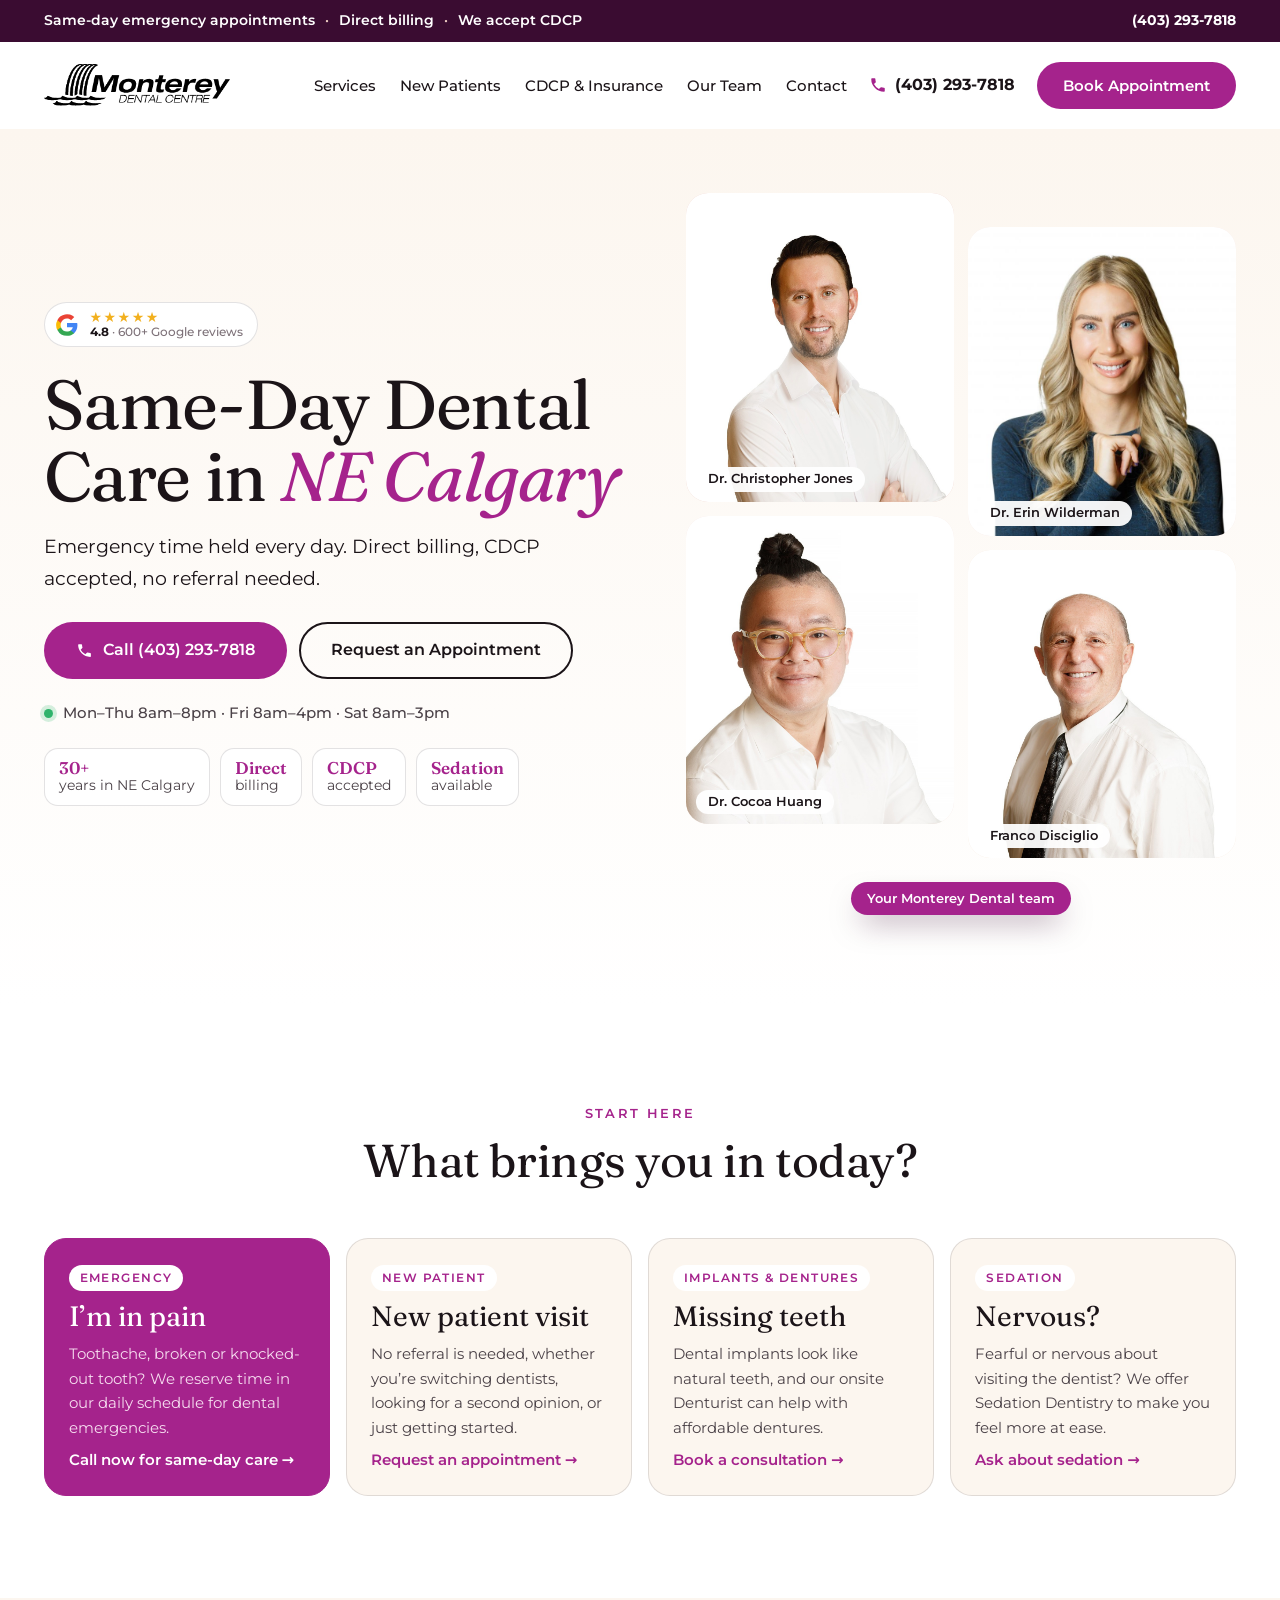
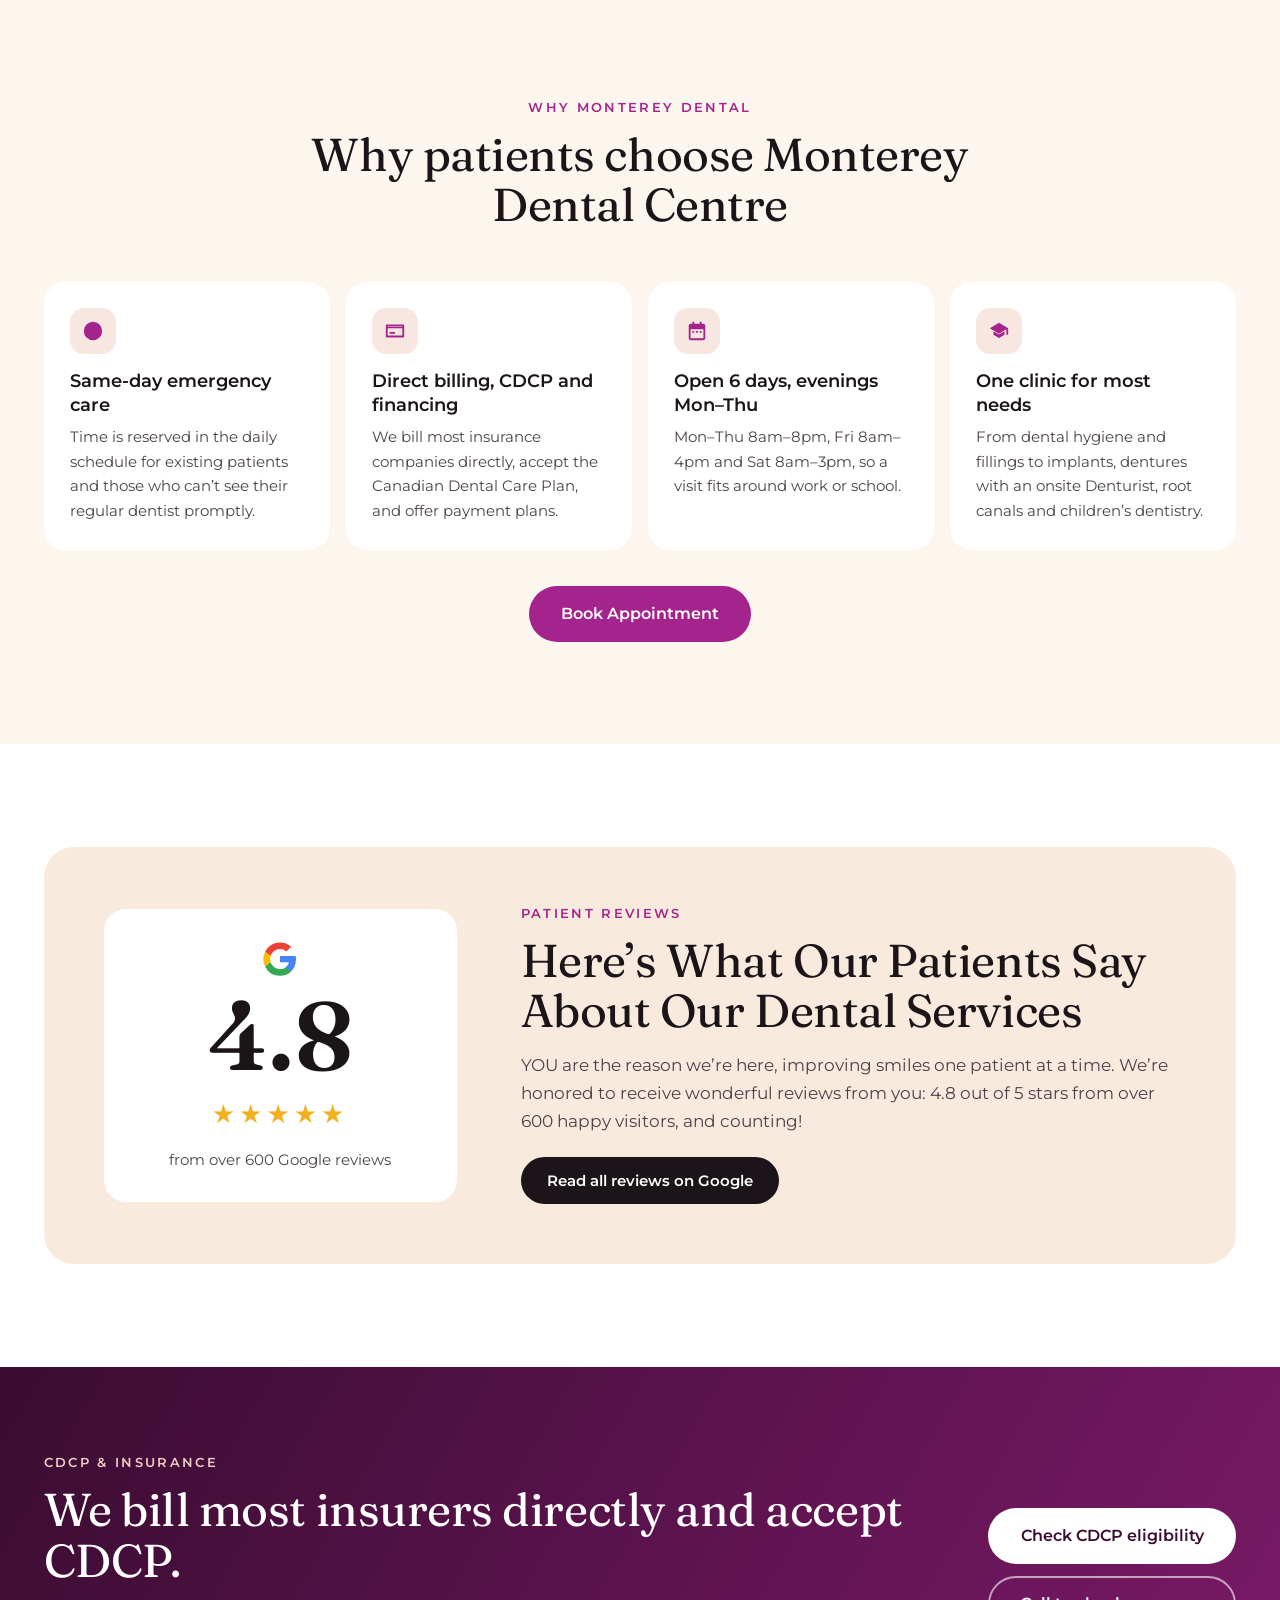
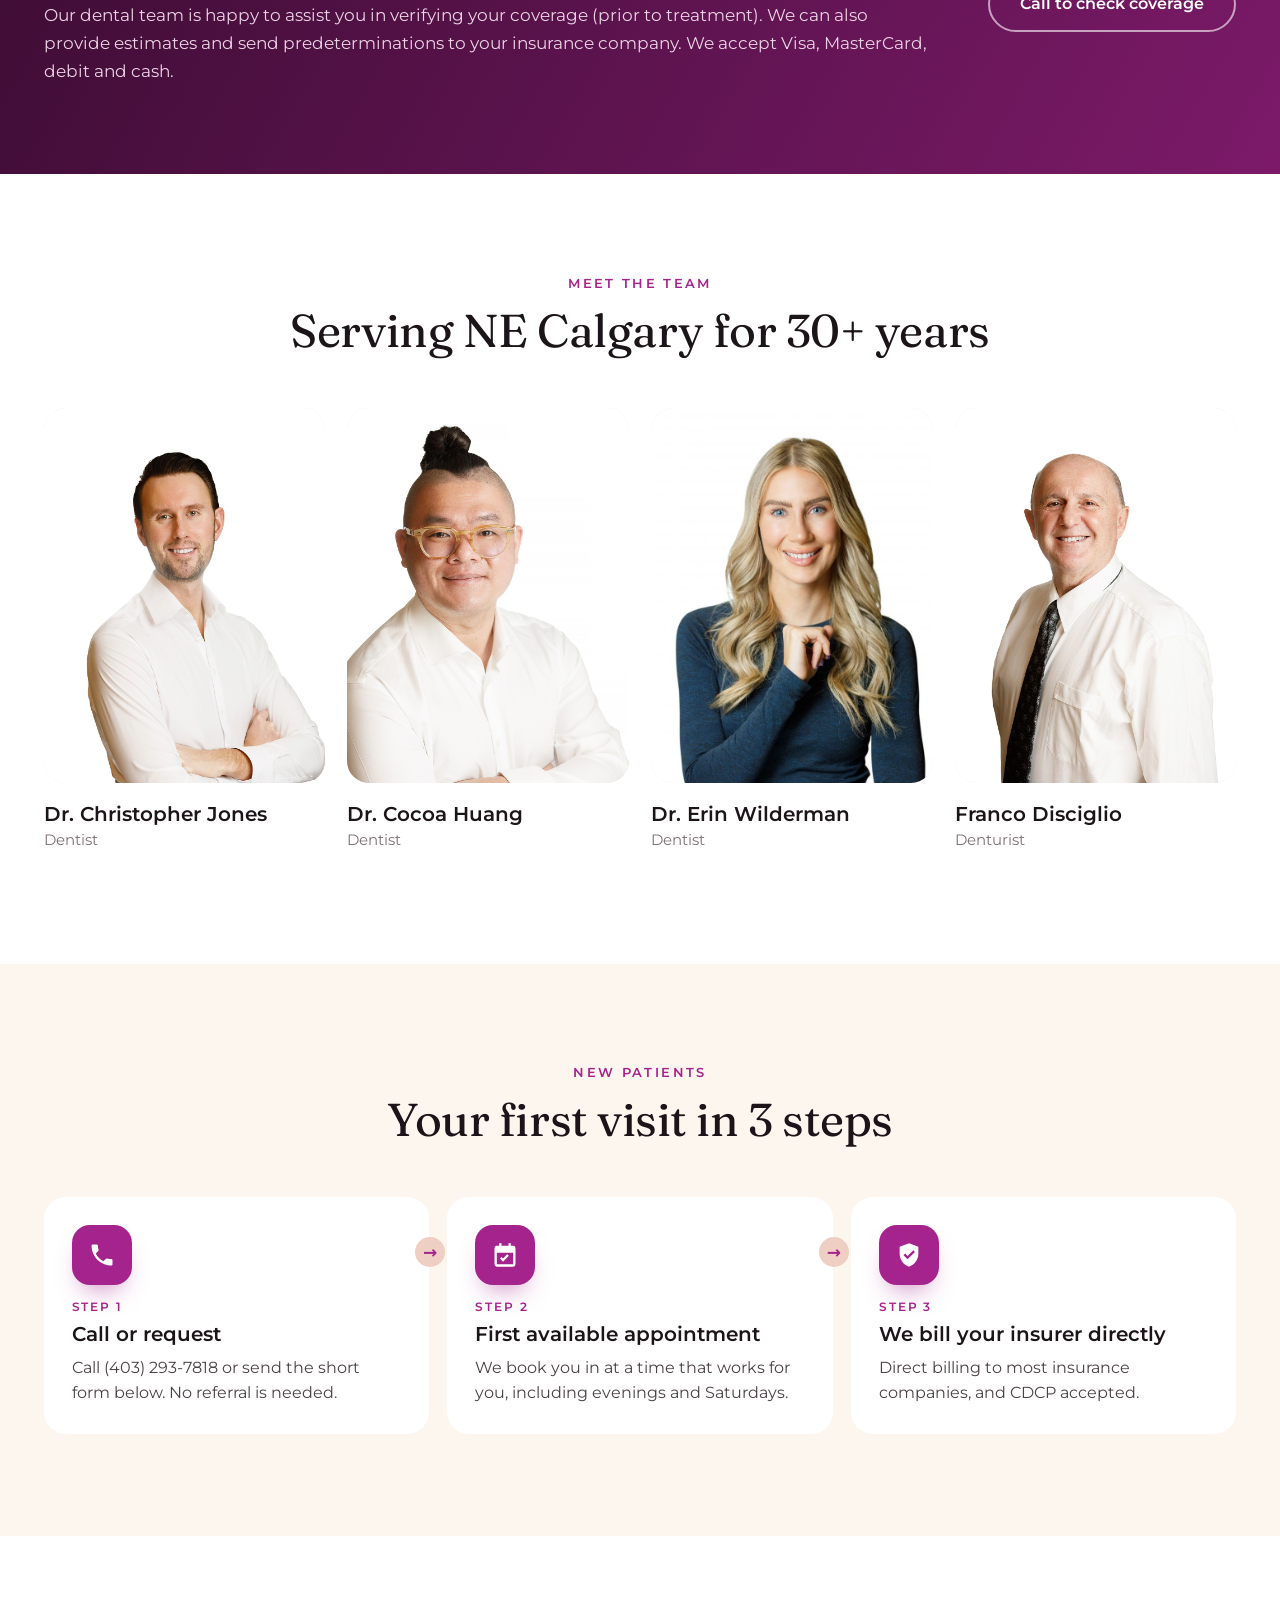
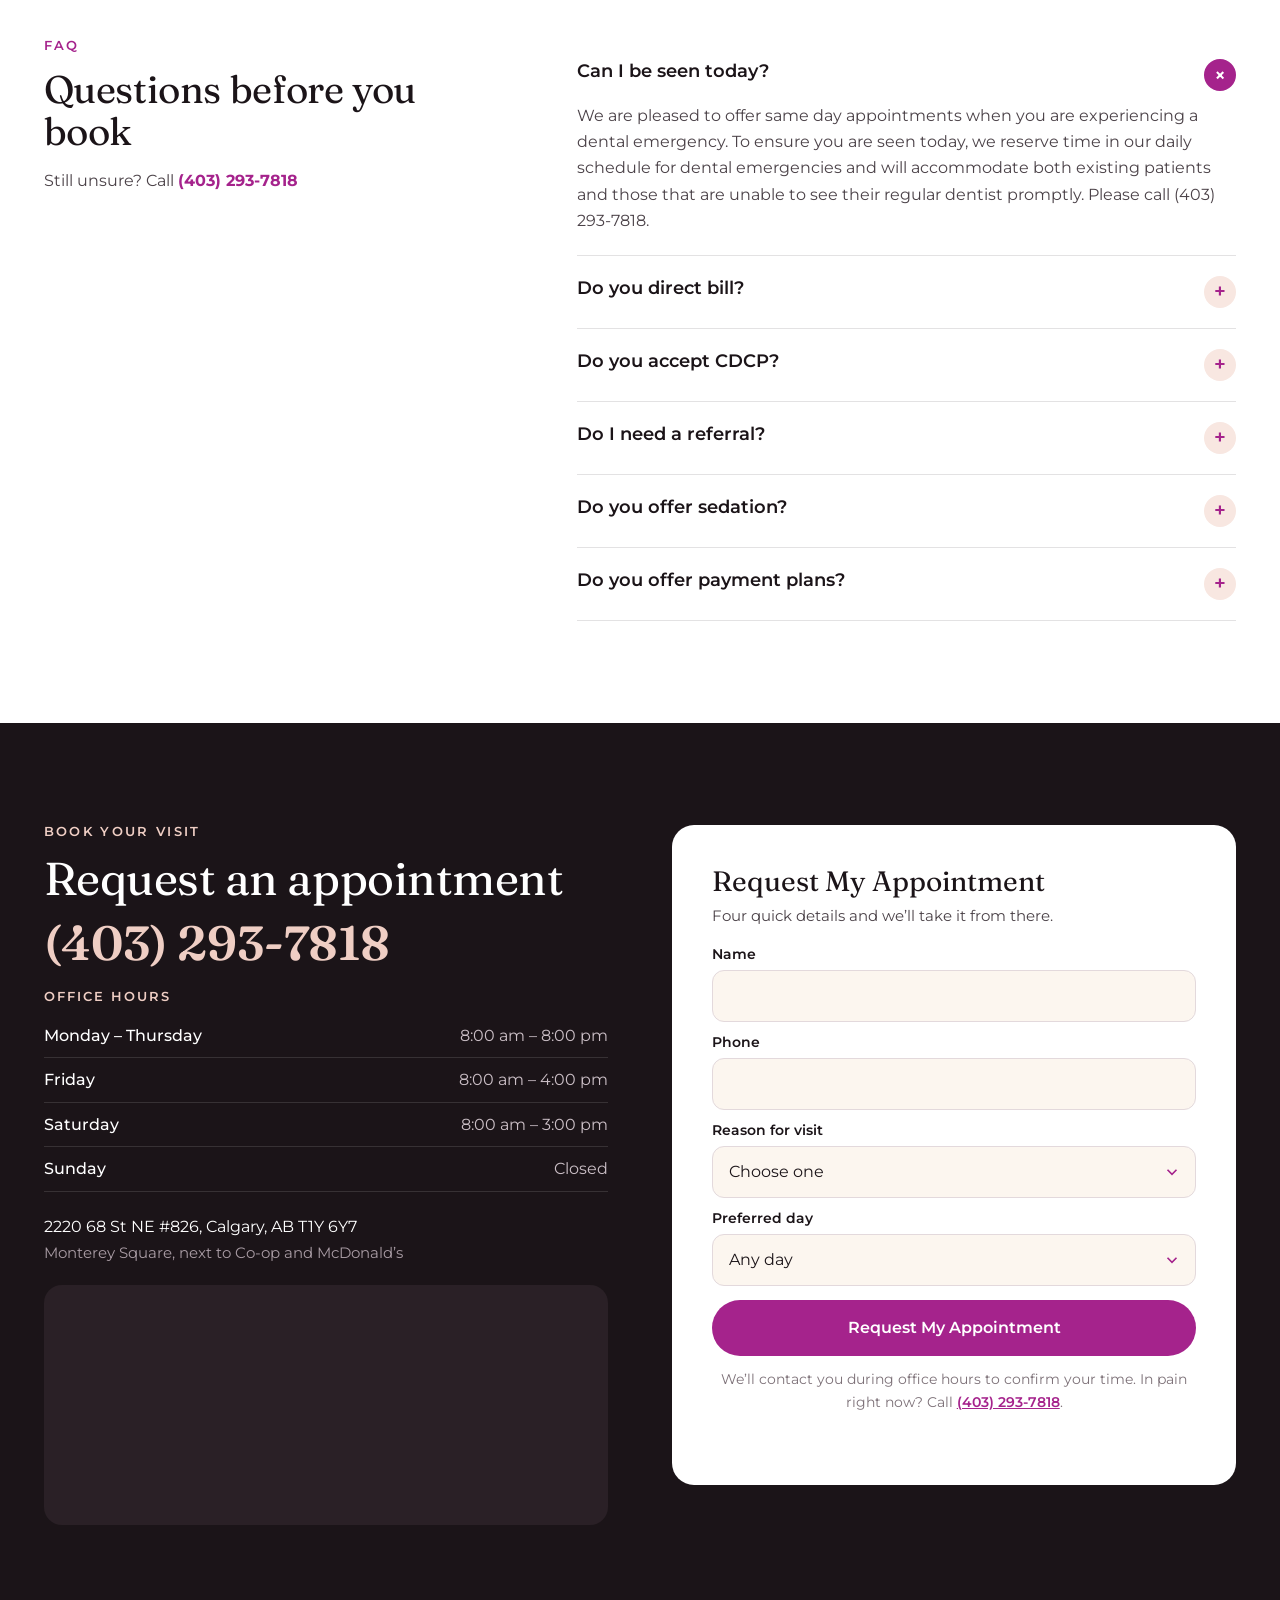
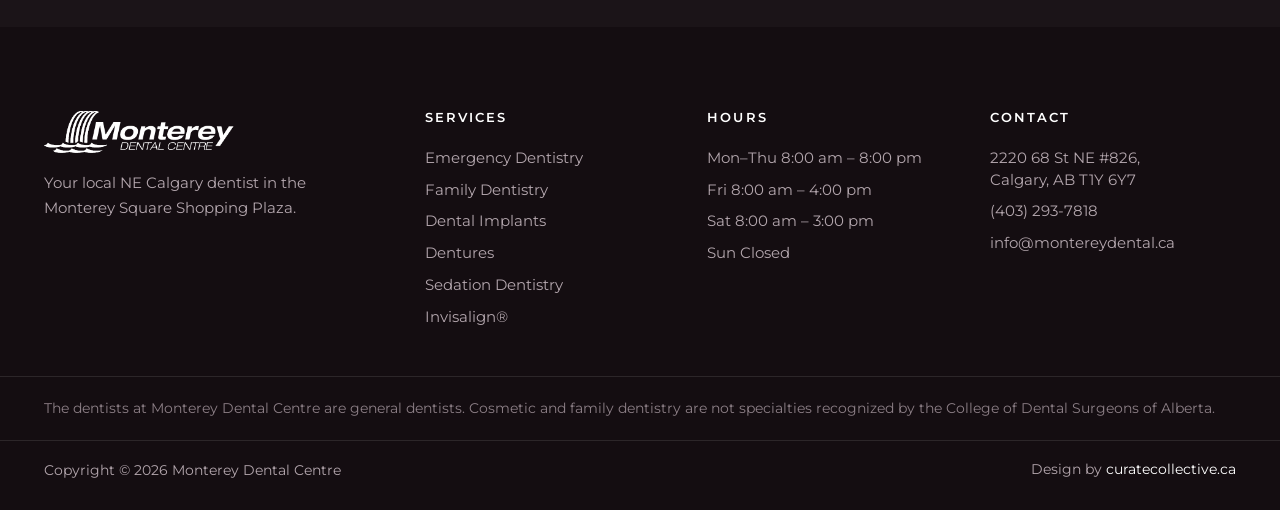
==== commit e05e41f2: "Landing page: icons instead of numbers in first visit steps Co-Authored-By: Claude Opus 5.5 <noreply" ====
--- a/landing.html
+++ b/landing.html
@@ -181,9 +181,9 @@
           <h2 id="steps-title">Your first visit in 3 steps</h2>
         </div>
         <ol class="lp-steps">
-          <li class="reveal"><span class="st-n" aria-hidden="true">1</span><h3>Call or request</h3><p>Call (403) 293-7818 or send the short form below. No referral is needed.</p></li>
-          <li class="reveal"><span class="st-n" aria-hidden="true">2</span><h3>First available appointment</h3><p>We book you in at a time that works for you, including evenings and Saturdays.</p></li>
-          <li class="reveal"><span class="st-n" aria-hidden="true">3</span><h3>We bill your insurer directly</h3><p>Direct billing to most insurance companies, and CDCP accepted.</p></li>
+          <li class="reveal"><span class="st-n" aria-hidden="true"><svg viewBox="0 0 24 24"><path d="M6.6 10.8a15.1 15.1 0 0 0 6.6 6.6l2.2-2.2a1 1 0 0 1 1-.25 11.4 11.4 0 0 0 3.6.57 1 1 0 0 1 1 1V20a1 1 0 0 1-1 1A17 17 0 0 1 3 4a1 1 0 0 1 1-1h3.5a1 1 0 0 1 1 1c0 1.25.2 2.45.57 3.57a1 1 0 0 1-.25 1z"/></svg></span><span class="st-step">Step 1</span><h3>Call or request</h3><p>Call (403) 293-7818 or send the short form below. No referral is needed.</p></li>
+          <li class="reveal"><span class="st-n" aria-hidden="true"><svg viewBox="0 0 24 24"><path d="M7 2v2H5a2 2 0 0 0-2 2v14a2 2 0 0 0 2 2h14a2 2 0 0 0 2-2V6a2 2 0 0 0-2-2h-2V2h-2v2H9V2H7Zm-2 8h14v10H5V10Zm5.3 7.7-2.6-2.6 1.4-1.4 1.2 1.2 3.6-3.6 1.4 1.4-5 5Z"/></svg></span><span class="st-step">Step 2</span><h3>First available appointment</h3><p>We book you in at a time that works for you, including evenings and Saturdays.</p></li>
+          <li class="reveal"><span class="st-n" aria-hidden="true"><svg viewBox="0 0 24 24"><path d="M12 2 4 5v6c0 5 3.4 9.7 8 11 4.6-1.3 8-6 8-11V5l-8-3Zm-1.2 13.7-3.5-3.5 1.4-1.4 2.1 2.1 4.9-4.9 1.4 1.4-6.3 6.3Z"/></svg></span><span class="st-step">Step 3</span><h3>We bill your insurer directly</h3><p>Direct billing to most insurance companies, and CDCP accepted.</p></li>
         </ol>
       </div>
     </section>
--- a/assets/css/style.css
+++ b/assets/css/style.css
@@ -153,21 +153,34 @@
 .promise-hot .link { color: #fff; }
 
 /* Helper */
-.helper { padding-block: var(--sec); }
-.helper-grid { display: grid; grid-template-columns: minmax(0, .8fr) minmax(0, 1.6fr); gap: clamp(32px, 5vw, 70px); align-items: start; }
-.helper-head h2 { margin-bottom: 14px; }
-.helper-ui { display: grid; grid-template-columns: minmax(0, 1fr) minmax(0, 1fr); gap: 18px; }
-.helper-list { display: grid; gap: 8px; }
-.helper-list button { width: 100%; text-align: left; border: 1px solid var(--line); background: #fff; border-radius: 14px; padding: 13px 16px; font: 500 15px/1.35 var(--sans); color: var(--ink); transition: all .25s; }
-.helper-list button:hover { border-color: var(--plum); }
-.helper-list button[aria-selected="true"] { background: var(--ink); color: #fff; border-color: var(--ink); }
-.helper-out { position: sticky; top: 110px; background: var(--cream); border-radius: var(--r); padding: 30px; min-height: 360px; display: flex; flex-direction: column; }
-.ho-tag { display: inline-block; align-self: flex-start; background: #fff; color: var(--plum); font: 600 13px/1 var(--sans); padding: 8px 12px; border-radius: 999px; margin-bottom: 18px; }
-.helper-out h3 { font: 400 30px/1.15 var(--serif); margin-bottom: 14px; }
-.helper-out p { font-size: 16px; }
-.ho-ctas { margin-top: auto; padding-top: 22px; display: flex; flex-wrap: wrap; gap: 10px; }
-.helper-out.swap { animation: swap .45s var(--ease); }
+.hx { padding-block: var(--sec); background: radial-gradient(1200px 500px at 85% 0%, var(--blush-l), transparent 60%), #fff; }
+.hx-head { text-align: center; max-width: 760px; margin: 0 auto clamp(32px, 4vw, 52px); }
+.hx-head h2 { margin-bottom: 12px; }
+.hx-box { display: grid; grid-template-columns: minmax(0, 1.25fr) minmax(0, 1fr); gap: 20px; align-items: stretch; }
+.hx-tiles { display: grid; grid-template-columns: 1fr 1fr; gap: 12px; }
+.hx-tile { width: 100%; height: 100%; display: flex; align-items: center; gap: 14px; text-align: left; padding: 18px; border-radius: 18px; border: 1px solid var(--line); background: #fff; transition: border-color .25s, background .25s, transform .25s var(--ease), box-shadow .25s; }
+.hx-tile:hover { border-color: var(--plum); transform: translateY(-2px); box-shadow: 0 16px 30px -18px rgba(58, 12, 49, .35); }
+.hx-ico { flex: none; width: 46px; height: 46px; border-radius: 14px; background: var(--blush-l); display: grid; place-items: center; transition: background .25s; }
+.hx-ico svg { width: 24px; height: 24px; fill: none; stroke: var(--plum); stroke-width: 1.7; stroke-linecap: round; stroke-linejoin: round; transition: stroke .25s; }
+.hx-q { font: 500 16px/1.4 var(--sans); color: var(--ink); }
+.hx-tile[aria-selected="true"] { background: var(--plum); border-color: var(--plum); box-shadow: 0 20px 36px -18px rgba(165, 35, 140, .6); }
+.hx-tile[aria-selected="true"] .hx-q { color: #fff; }
+.hx-tile[aria-selected="true"] .hx-ico { background: rgba(255, 255, 255, .16); }
+.hx-tile[aria-selected="true"] .hx-ico svg { stroke: #fff; }
+.hx-panel { position: sticky; top: 110px; align-self: start; background: var(--ink); color: #cbbfc6; border-radius: 24px; overflow: hidden; display: flex; flex-direction: column; }
+.hx-img { aspect-ratio: 16 / 10; overflow: hidden; background: var(--plum-dd); }
+.hx-img img { width: 100%; height: 100%; object-fit: cover; transition: opacity .35s, transform .6s var(--ease); }
+.hx-body { padding: 26px 28px 28px; }
+.hx-body .ho-tag { display: inline-block; background: rgba(255, 255, 255, .1); color: var(--blush); font: 600 12.5px/1 var(--sans); padding: 8px 12px; border-radius: 999px; margin-bottom: 14px; }
+.hx-body h3 { font: 400 30px/1.15 var(--serif); color: #fff; margin-bottom: 10px; }
+.hx-body p { font-size: 15.5px; }
+.hx-body .ho-ctas { display: flex; flex-wrap: wrap; gap: 10px; margin-top: 22px; }
+.hx-body .btn-ghost { background: transparent; color: #fff; border-color: rgba(255, 255, 255, .3); }
+.hx-body .btn-ghost:hover { border-color: #fff; color: #fff; }
+.hx-panel.swap .hx-body > * { animation: swap .45s var(--ease) both; }
+.hx-panel.swap .hx-img img { animation: imgin .6s var(--ease) both; }
 @keyframes swap { from { opacity: 0; transform: translateY(10px); } to { opacity: 1; transform: none; } }
+@keyframes imgin { from { opacity: 0; transform: scale(1.06); } to { opacity: 1; transform: none; } }
 
 /* Why */
 .why { padding-bottom: var(--sec); }
@@ -377,9 +390,10 @@
 @media (max-width: 1080px) {
   .nav, .hdr-cta, .tb-hours { display: none; }
   .burger { display: flex; }
-  .hero-grid, .helper-grid, .why-grid, .emerg-grid, .faq-grid, .contact-grid, .rev-grid, .visit-grid { grid-template-columns: minmax(0, 1fr); }
+  .hx-box { grid-template-columns: minmax(0, 1fr); }
+  .hx-panel { position: static; }
+  .hero-grid, .why-grid, .emerg-grid, .faq-grid, .contact-grid, .rev-grid, .visit-grid { grid-template-columns: minmax(0, 1fr); }
   .hero-media { max-width: 620px; }
-  .helper-ui { grid-template-columns: 1fr 1fr; }
   .team-grid { grid-template-columns: repeat(2, 1fr); }
   .ao-cols { grid-template-columns: 1fr 1fr; }
   .philo { grid-template-columns: 1fr; }
@@ -404,9 +418,12 @@
   .sat-badge { width: 100px; height: 100px; right: 12px; top: -22px; }
   .sat-in b { font-size: 22px; }
   .promise-row { grid-template-columns: 1fr; }
-  .helper-ui { grid-template-columns: minmax(0, 1fr); }
+  .hx-tiles { grid-template-columns: 1fr; gap: 8px; }
+  .hx-tile { padding: 12px 14px; align-items: center; }
+  .hx-ico { width: 40px; height: 40px; }
+  .hx-body { padding: 22px; }
+  .hx-body h3 { font-size: 26px; }
   .btn { white-space: normal; text-align: center; }
-  .helper-out { position: static; min-height: 0; }
   .why-media { padding: 0 0 60px 0; }
   .why-badge { width: 104px; height: 104px; right: 10px; bottom: 16px; }
   .why-badge b { font-size: 30px; }
--- a/assets/css/landing.css
+++ b/assets/css/landing.css
@@ -82,7 +82,9 @@
 .lp-steps-sec { background: var(--cream-l); }
 .lp-steps { list-style: none; margin: 0; padding: 0; display: grid; grid-template-columns: repeat(3, 1fr); gap: 18px; counter-reset: none; position: relative; }
 .lp-steps li { background: #fff; border-radius: var(--r); padding: 28px; position: relative; }
-.st-n { display: grid; place-items: center; width: 52px; height: 52px; border-radius: 50%; background: var(--plum); color: #fff; font: 600 24px/1 var(--serif); margin-bottom: 18px; }
+.st-n { display: grid; place-items: center; width: 60px; height: 60px; border-radius: 18px; background: var(--plum); margin-bottom: 16px; box-shadow: 0 14px 26px -12px rgba(165, 35, 140, .6); }
+.st-n svg { width: 28px; height: 28px; fill: #fff; }
+.st-step { display: block; font: 600 12px/1 var(--sans); letter-spacing: .16em; text-transform: uppercase; color: var(--plum); margin-bottom: 8px; }
 .lp-steps h3 { margin-bottom: 8px; }
 .lp-steps p { font-size: 15.5px; }
 .lp-steps li:not(:last-child)::after { content: "→"; position: absolute; right: -16px; top: 40px; width: 30px; height: 30px; border-radius: 50%; background: var(--blush); color: var(--plum); display: grid; place-items: center; font-weight: 700; z-index: 1; }
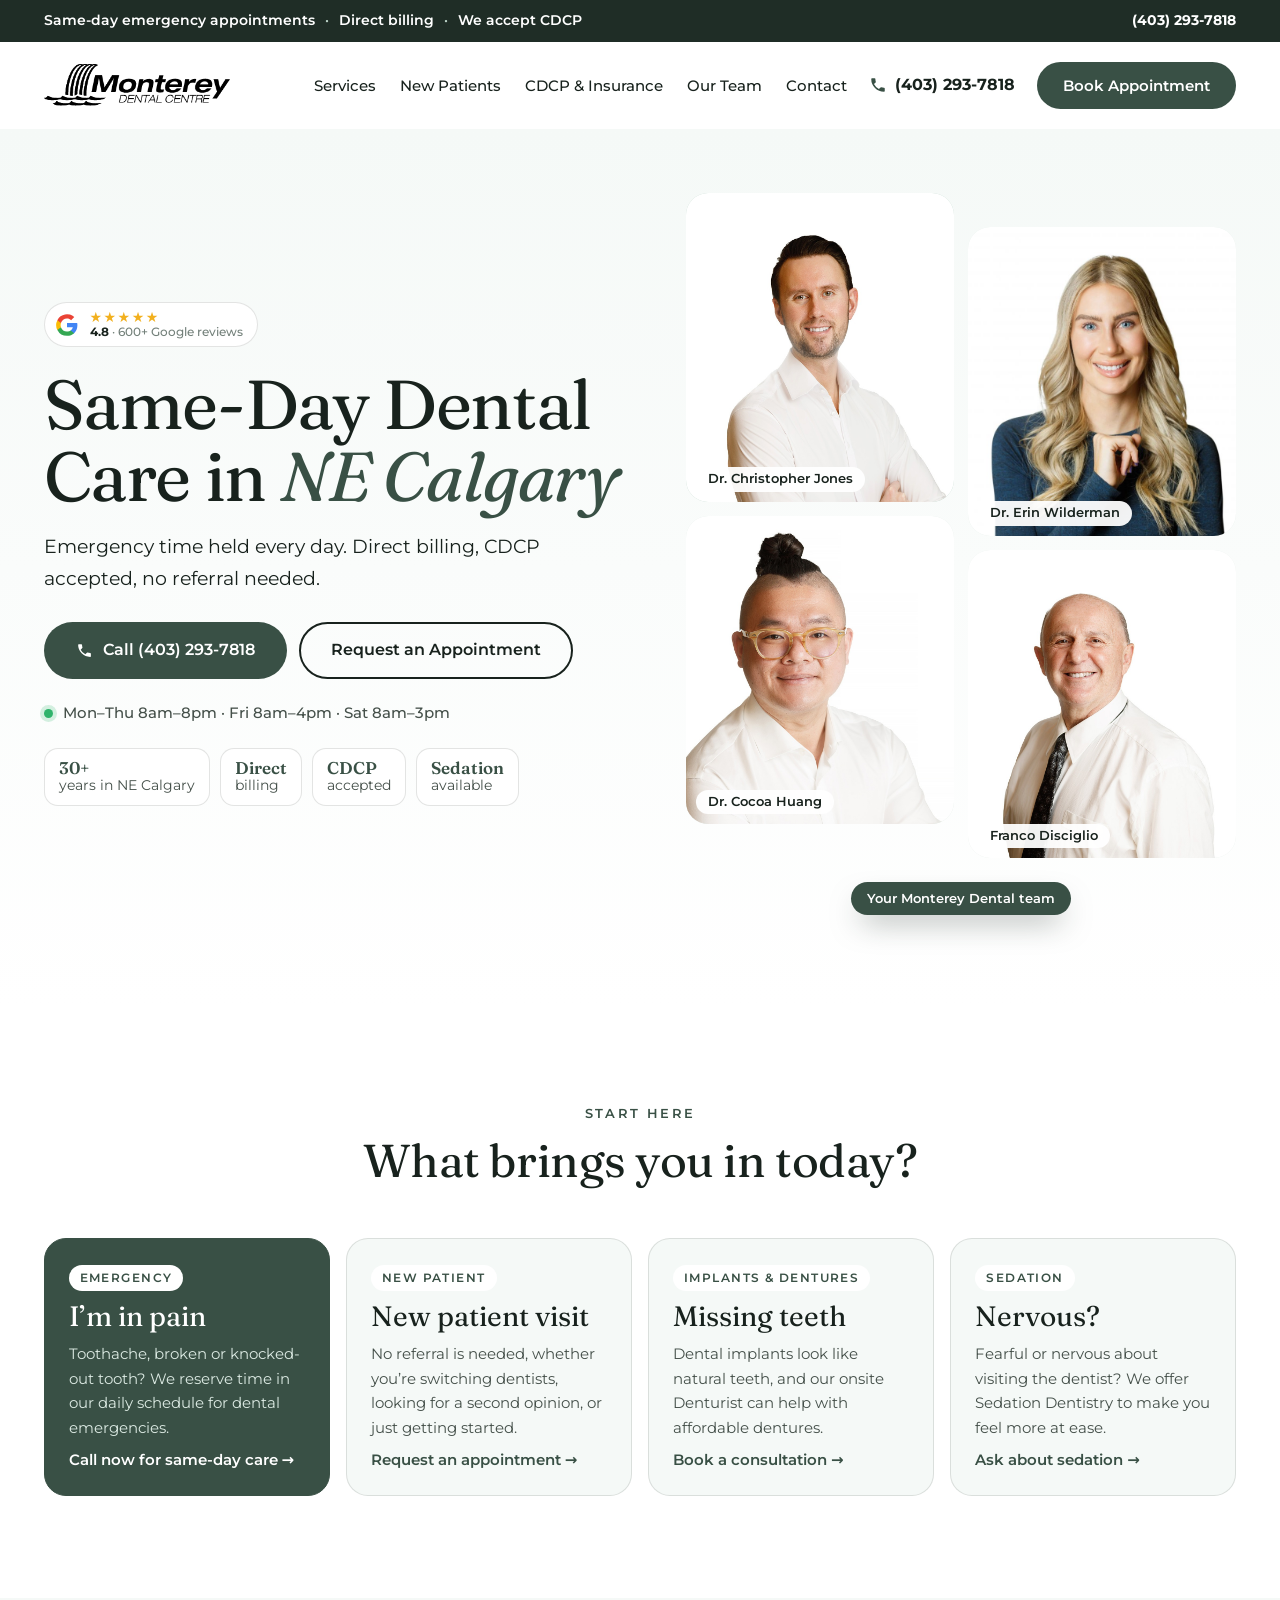
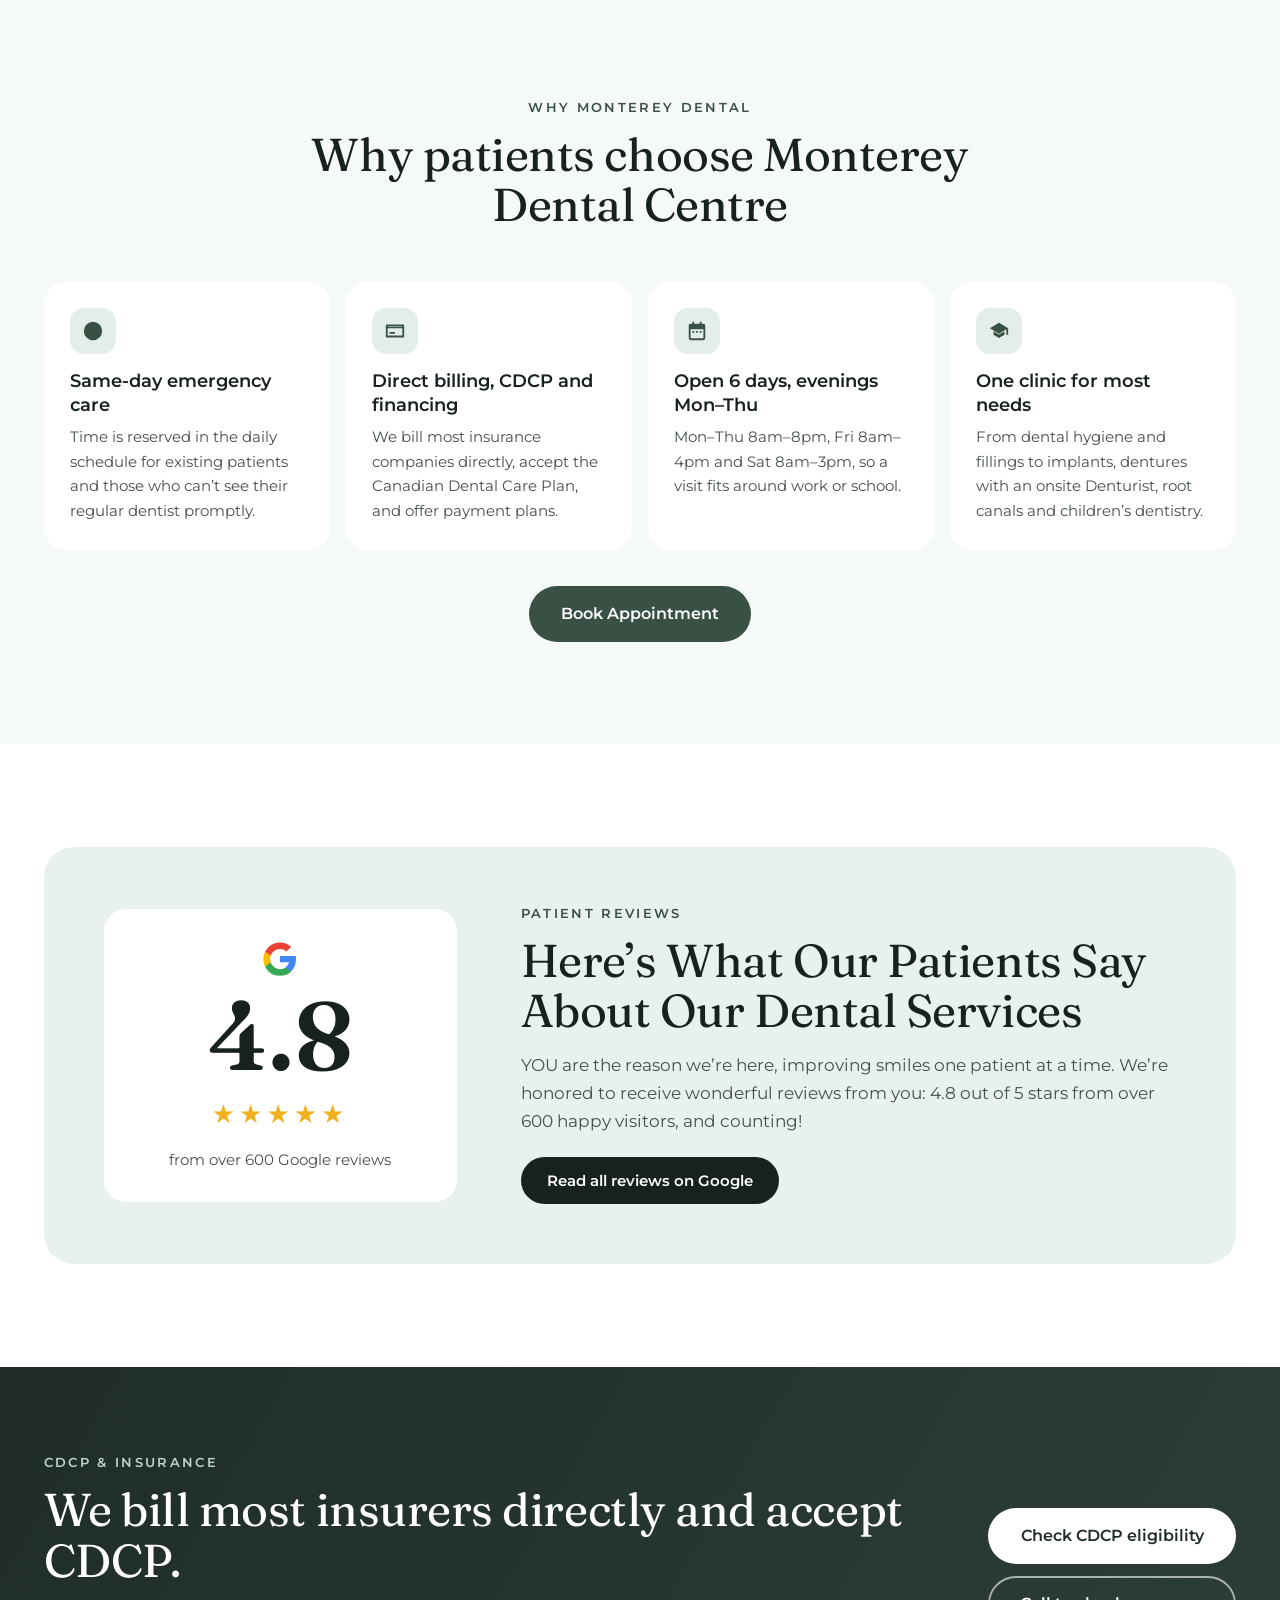
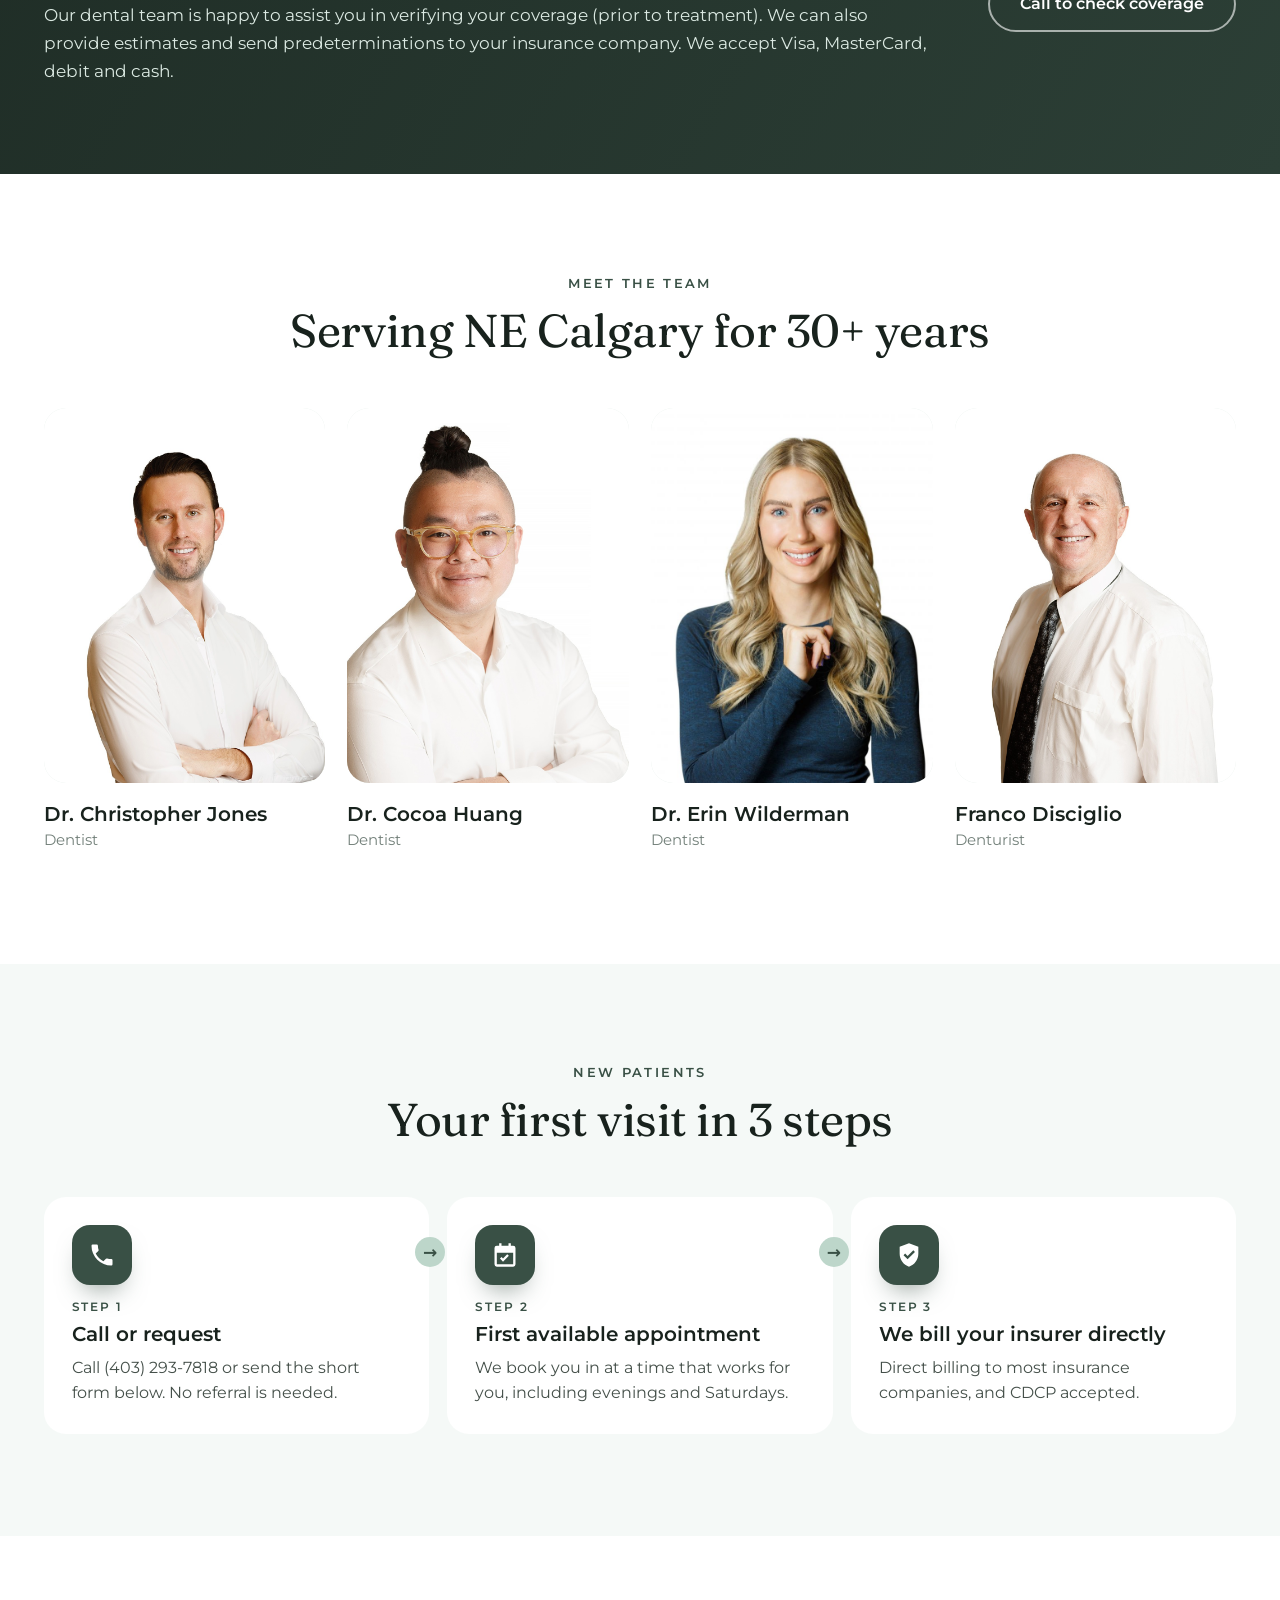
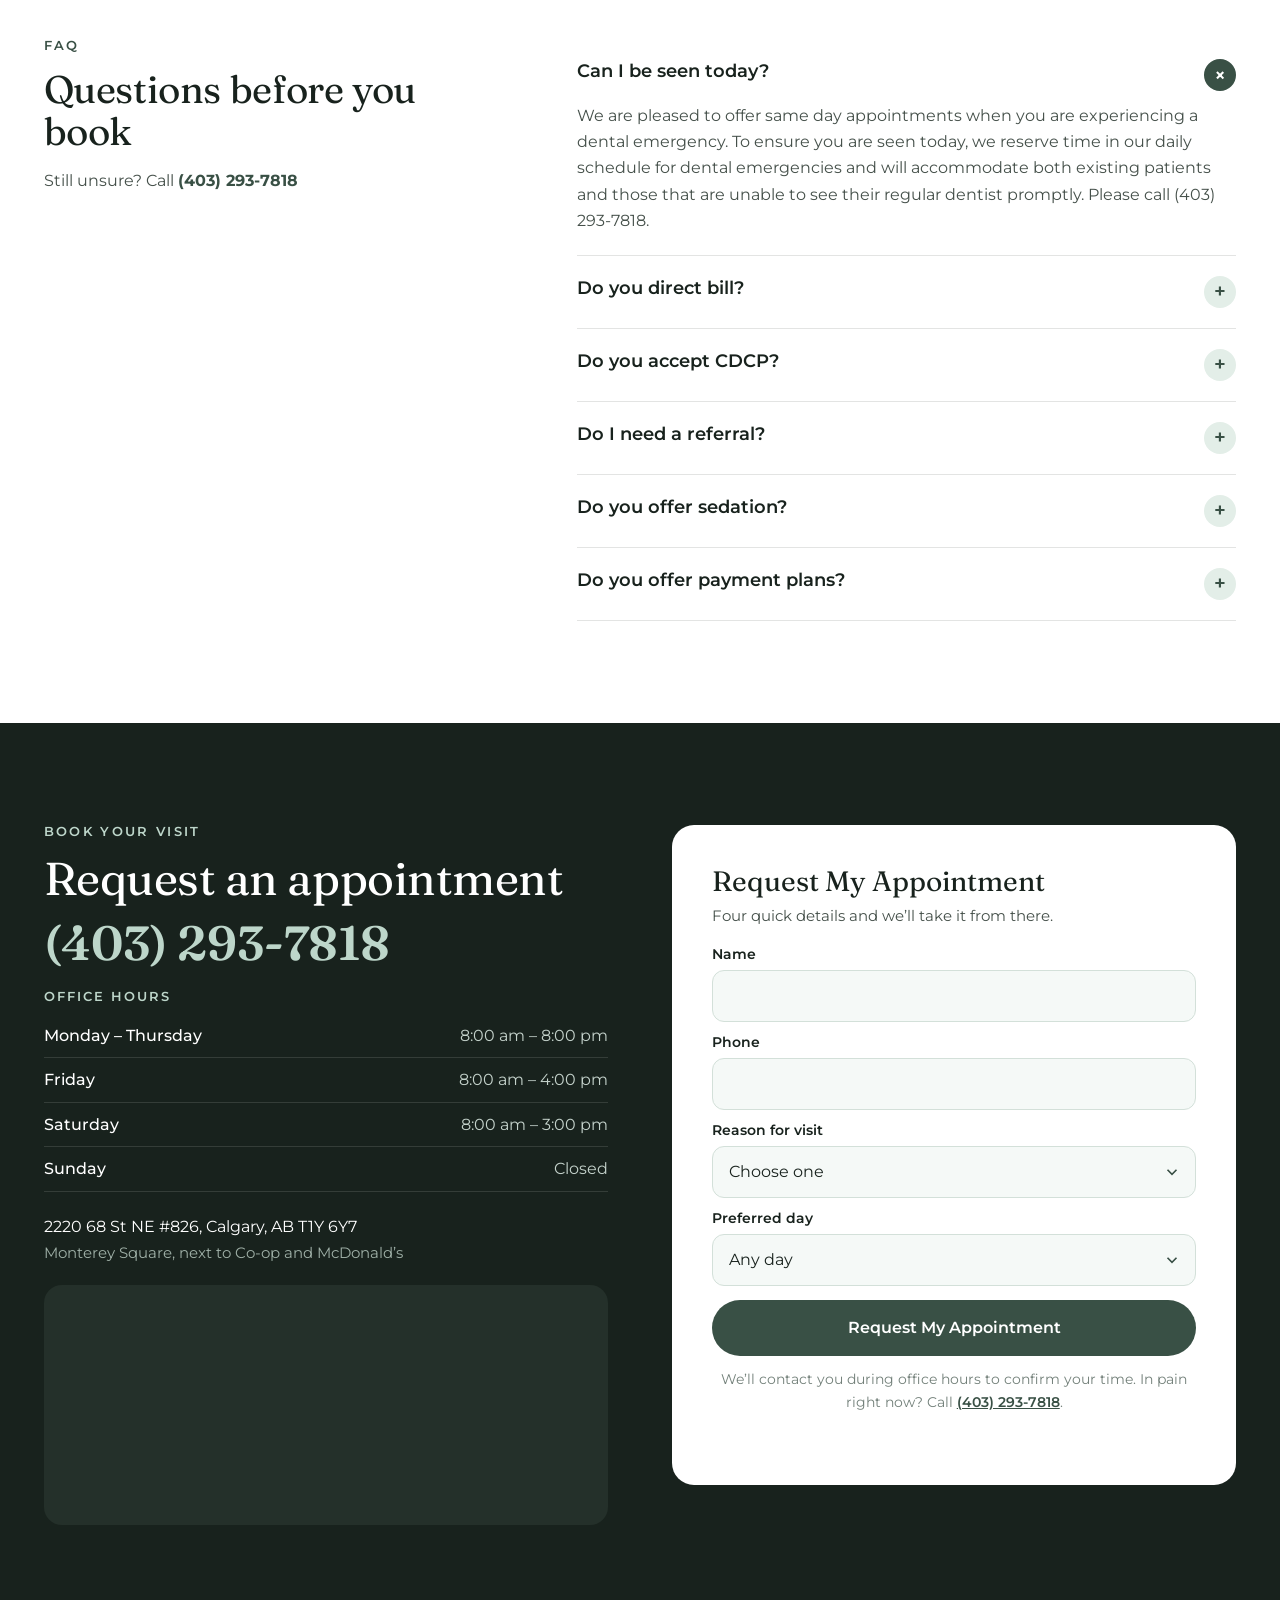
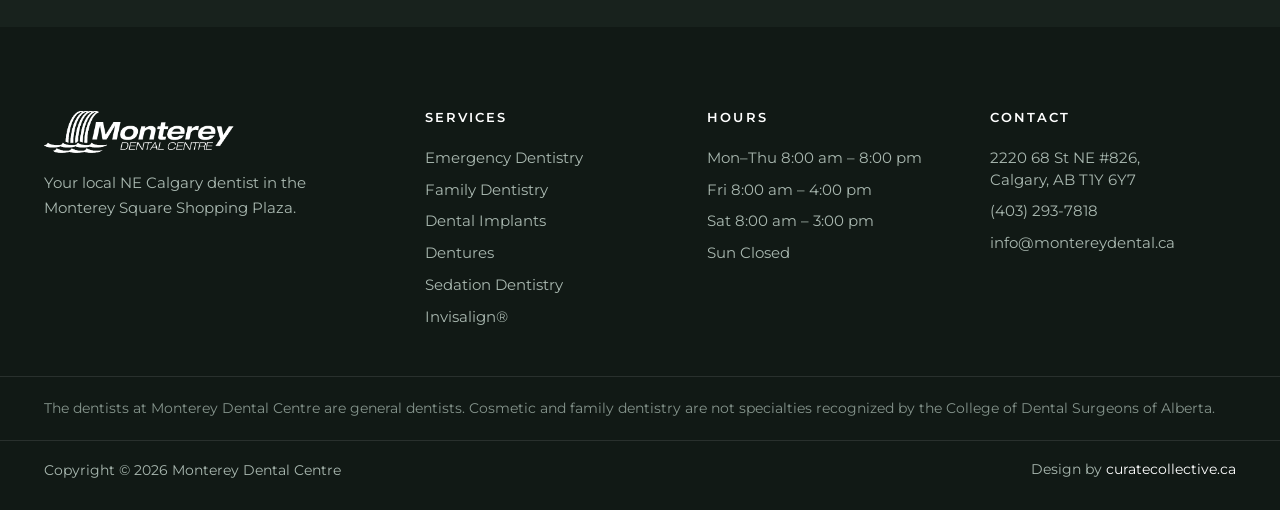
==== commit 772b7adc: "New green palette (#395045 and #bdd6ca) on homepage and landing page Co-Authored-By: Claude Opus 5.5" ====
--- a/landing.html
+++ b/landing.html
@@ -6,7 +6,7 @@
   <title>Same-Day Dental Care in NE Calgary | Monterey Dental Centre</title>
   <meta name="description" content="Same-day dental care in NE Calgary. Emergency time held every day. Direct billing, CDCP accepted, no referral needed. Call (403) 293-7818.">
   <meta name="robots" content="noindex">
-  <meta name="theme-color" content="#a5238c">
+  <meta name="theme-color" content="#395045">
   <link rel="preload" href="assets/fonts/montserrat-latin-400-normal.woff2" as="font" type="font/woff2" crossorigin>
   <link rel="stylesheet" href="assets/css/style.css">
   <link rel="stylesheet" href="assets/css/landing.css">
--- a/assets/css/style.css
+++ b/assets/css/style.css
@@ -8,17 +8,17 @@
 @font-face { font-family: "Fraunces"; src: url("../fonts/fraunces-latin-400-italic.woff2") format("woff2"); font-weight: 400; font-style: italic; font-display: swap; }
 
 :root {
-  --plum: #a5238c;
-  --plum-d: #7c1a69;
-  --plum-dd: #3a0c31;
-  --blush: #efcec4;
-  --blush-l: #f8e7e1;
-  --cream: #f8ebdd;
-  --cream-l: #fcf6ef;
-  --ink: #1b1418;
-  --text: #4b4248;
-  --muted: #7d7178;
-  --line: rgba(27, 20, 24, .12);
+  --plum: #395045;
+  --plum-d: #2c3f36;
+  --plum-dd: #1f2d26;
+  --blush: #bdd6ca;
+  --blush-l: #e3eee8;
+  --cream: #e9f1ec;
+  --cream-l: #f5f9f7;
+  --ink: #18221d;
+  --text: #45504a;
+  --muted: #73807a;
+  --line: rgba(24, 34, 29, .12);
   --sans: "Montserrat", system-ui, sans-serif;
   --serif: "Fraunces", Georgia, serif;
   --wrap: 1280px;
@@ -62,13 +62,13 @@
 .link:hover::after { transform: translateX(4px); }
 
 /* Top bar + header */
-.topbar { background: var(--plum-dd); color: #f3dcd5; font-size: 14px; }
+.topbar { background: var(--plum-dd); color: #dbe9e2; font-size: 14px; }
 .topbar-in { display: flex; align-items: center; justify-content: space-between; gap: 20px; min-height: 42px; }
 .tb-cdcp { display: flex; align-items: center; gap: 10px; font-weight: 600; color: #fff; }
 .dot { width: 8px; height: 8px; border-radius: 50%; background: #5fd38d; box-shadow: 0 0 0 4px rgba(95, 211, 141, .25); }
 .tb-phone { font-weight: 600; color: #fff; text-decoration: none; }
 .hdr { position: sticky; top: 0; z-index: 100; background: rgba(255, 255, 255, .96); backdrop-filter: blur(10px); border-bottom: 1px solid transparent; transition: border-color .3s, box-shadow .3s; }
-.hdr.is-stuck { border-color: var(--line); box-shadow: 0 10px 30px rgba(27, 20, 24, .06); }
+.hdr.is-stuck { border-color: var(--line); box-shadow: 0 10px 30px rgba(24, 34, 29, .06); }
 .hdr-in { display: flex; align-items: center; gap: 28px; height: 86px; }
 .brand { flex: none; }
 .brand img { width: 186px; height: auto; }
@@ -89,18 +89,18 @@
 
 /* Google badge */
 .g-badge { display: inline-flex; align-items: center; gap: 10px; padding: 7px 14px 7px 9px; border: 1px solid var(--line); border-radius: 999px; background: #fff; text-decoration: none; color: var(--ink); white-space: nowrap; transition: border-color .25s, box-shadow .25s; }
-.g-badge:hover { border-color: #f2b01e; box-shadow: 0 8px 20px -10px rgba(27, 20, 24, .3); }
+.g-badge:hover { border-color: #f2b01e; box-shadow: 0 8px 20px -10px rgba(24, 34, 29, .3); }
 .g-logo { width: 26px; height: 26px; flex: none; }
 .g-txt { display: flex; flex-direction: column; line-height: 1.1; }
 .g-stars { color: #f2b01e; font-size: 14px; letter-spacing: 1.5px; }
 .g-meta { font: 500 11.5px/1.2 var(--sans); color: var(--muted); }
 .g-meta b { color: var(--ink); font-weight: 700; }
-.g-hero { position: absolute; left: 22px; bottom: 26px; z-index: 2; padding: 10px 18px 10px 12px; box-shadow: 0 20px 40px -12px rgba(27, 20, 24, .3); border-color: transparent; animation: bob 6s ease-in-out infinite; animation-delay: -1.5s; }
+.g-hero { position: absolute; left: 22px; bottom: 26px; z-index: 2; padding: 10px 18px 10px 12px; box-shadow: 0 20px 40px -12px rgba(24, 34, 29, .3); border-color: transparent; animation: bob 6s ease-in-out infinite; animation-delay: -1.5s; }
 .g-hero .g-logo { width: 30px; height: 30px; }
 .g-hero .g-stars { font-size: 15px; }
 .g-ftr { margin-top: 20px; background: rgba(255, 255, 255, .06); border-color: rgba(255, 255, 255, .16); }
 .g-ftr .g-logo { background: #fff; border-radius: 50%; padding: 3px; width: 30px; height: 30px; }
-.g-ftr .g-meta { color: #b3a6ad; }
+.g-ftr .g-meta { color: #a9b8b0; }
 .g-ftr .g-meta b { color: #fff; }
 
 /* Hero */
@@ -115,19 +115,19 @@
 .hero-proof b { display: block; font: 600 42px/1 var(--serif); color: var(--plum); margin-bottom: 8px; font-variant-numeric: tabular-nums; }
 .hero-proof b span:not(.cnt) { font-size: 20px; color: var(--muted); }
 .hero-media { position: relative; }
-.hero-video { position: relative; border-radius: 36px 36px 36px 140px; overflow: hidden; aspect-ratio: 5 / 5.2; background: var(--plum-dd); box-shadow: 0 40px 80px -30px rgba(58, 12, 49, .45); }
+.hero-video { position: relative; border-radius: 36px 36px 36px 140px; overflow: hidden; aspect-ratio: 5 / 5.2; background: var(--plum-dd); box-shadow: 0 40px 80px -30px rgba(31, 45, 38, .45); }
 .hero-video video { width: 100%; height: 100%; object-fit: cover; }
 .vid-btn { position: absolute; right: 18px; bottom: 18px; width: 44px; height: 44px; border-radius: 50%; border: 0; background: rgba(255, 255, 255, .9); display: grid; place-items: center; }
 .vid-btn span { width: 10px; height: 12px; border-left: 3px solid var(--ink); border-right: 3px solid var(--ink); }
 .vid-btn[aria-pressed="true"] span { width: 0; height: 0; border: 0; border-left: 11px solid var(--ink); border-top: 7px solid transparent; border-bottom: 7px solid transparent; margin-left: 3px; }
-.float-card { position: absolute; background: #fff; border-radius: 18px; padding: 16px 18px; box-shadow: 0 20px 40px -12px rgba(27, 20, 24, .25); font-size: 14px; animation: bob 6s ease-in-out infinite; }
+.float-card { position: absolute; background: #fff; border-radius: 18px; padding: 16px 18px; box-shadow: 0 20px 40px -12px rgba(24, 34, 29, .25); font-size: 14px; animation: bob 6s ease-in-out infinite; }
 .float-card b { display: block; color: var(--ink); font-size: 15px; }
 .fc-emergency { left: -28px; top: 34px; display: flex; gap: 12px; align-items: center; }
 .fc-emergency a { color: var(--plum); font-weight: 600; text-decoration: none; }
 .fc-ico { width: 40px; height: 40px; border-radius: 12px; background: var(--plum); color: #fff; font: 700 20px/40px var(--sans); text-align: center; flex: none; }
 .fc-cdcp { right: -18px; bottom: 96px; background: var(--blush); animation-delay: -3s; max-width: 230px; }
 .fc-cdcp span { color: var(--text); font-size: 13px; }
-.sat-badge { position: absolute; right: 26px; top: -30px; width: 128px; height: 128px; border-radius: 50%; background: var(--ink); color: #fff; display: grid; place-items: center; box-shadow: 0 20px 40px -14px rgba(27, 20, 24, .45); z-index: 2; }
+.sat-badge { position: absolute; right: 26px; top: -30px; width: 128px; height: 128px; border-radius: 50%; background: var(--ink); color: #fff; display: grid; place-items: center; box-shadow: 0 20px 40px -14px rgba(24, 34, 29, .45); z-index: 2; }
 .sat-badge svg { position: absolute; inset: 0; width: 100%; height: 100%; animation: spin 22s linear infinite; }
 .sat-badge text { fill: var(--blush); font: 600 9.6px var(--sans); }
 .sat-in { display: flex; flex-direction: column; align-items: center; line-height: 1; }
@@ -143,11 +143,11 @@
 .pr-head { text-align: center; margin-bottom: clamp(26px, 3vw, 40px); }
 .promise-row { display: grid; grid-template-columns: repeat(3, 1fr); gap: 18px; }
 .promise { background: #fff; border: 1px solid var(--line); border-radius: var(--r); padding: 28px; display: flex; flex-direction: column; gap: 12px; transition: transform .3s var(--ease), box-shadow .3s; }
-.promise:hover { transform: translateY(-4px); box-shadow: 0 24px 40px -20px rgba(27, 20, 24, .25); }
+.promise:hover { transform: translateY(-4px); box-shadow: 0 24px 40px -20px rgba(24, 34, 29, .25); }
 .promise h3 { font: 600 20px/1.3 var(--sans); }
 .promise p { font-size: 15.5px; flex: 1; }
 .promise img { width: 52px; height: 52px; }
-.promise-hot { background: var(--plum); border-color: var(--plum); color: #f6dcef; }
+.promise-hot { background: var(--plum); border-color: var(--plum); color: #dbe9e2; }
 .promise-hot h3 { color: #fff; }
 .promise-hot img { filter: brightness(0) invert(1); }
 .promise-hot .link { color: #fff; }
@@ -159,15 +159,15 @@
 .hx-box { display: grid; grid-template-columns: minmax(0, 1.25fr) minmax(0, 1fr); gap: 20px; align-items: stretch; }
 .hx-tiles { display: grid; grid-template-columns: 1fr 1fr; gap: 12px; }
 .hx-tile { width: 100%; height: 100%; display: flex; align-items: center; gap: 14px; text-align: left; padding: 18px; border-radius: 18px; border: 1px solid var(--line); background: #fff; transition: border-color .25s, background .25s, transform .25s var(--ease), box-shadow .25s; }
-.hx-tile:hover { border-color: var(--plum); transform: translateY(-2px); box-shadow: 0 16px 30px -18px rgba(58, 12, 49, .35); }
+.hx-tile:hover { border-color: var(--plum); transform: translateY(-2px); box-shadow: 0 16px 30px -18px rgba(31, 45, 38, .35); }
 .hx-ico { flex: none; width: 46px; height: 46px; border-radius: 14px; background: var(--blush-l); display: grid; place-items: center; transition: background .25s; }
 .hx-ico svg { width: 24px; height: 24px; fill: none; stroke: var(--plum); stroke-width: 1.7; stroke-linecap: round; stroke-linejoin: round; transition: stroke .25s; }
 .hx-q { font: 500 16px/1.4 var(--sans); color: var(--ink); }
-.hx-tile[aria-selected="true"] { background: var(--plum); border-color: var(--plum); box-shadow: 0 20px 36px -18px rgba(165, 35, 140, .6); }
+.hx-tile[aria-selected="true"] { background: var(--plum); border-color: var(--plum); box-shadow: 0 20px 36px -18px rgba(57, 80, 69, .6); }
 .hx-tile[aria-selected="true"] .hx-q { color: #fff; }
 .hx-tile[aria-selected="true"] .hx-ico { background: rgba(255, 255, 255, .16); }
 .hx-tile[aria-selected="true"] .hx-ico svg { stroke: #fff; }
-.hx-panel { position: sticky; top: 110px; align-self: start; background: var(--ink); color: #cbbfc6; border-radius: 24px; overflow: hidden; display: flex; flex-direction: column; }
+.hx-panel { position: sticky; top: 110px; align-self: start; background: var(--ink); color: #c4d2cb; border-radius: 24px; overflow: hidden; display: flex; flex-direction: column; }
 .hx-img { aspect-ratio: 16 / 10; overflow: hidden; background: var(--plum-dd); }
 .hx-img img { width: 100%; height: 100%; object-fit: cover; transition: opacity .35s, transform .6s var(--ease); }
 .hx-body { padding: 26px 28px 28px; }
@@ -187,7 +187,7 @@
 .why-grid { display: grid; grid-template-columns: minmax(0, 1fr) minmax(0, 1fr); gap: clamp(40px, 6vw, 90px); align-items: center; }
 .why-media { position: relative; padding: 0 0 70px 40px; }
 .why-main { width: 100%; aspect-ratio: 4 / 3.4; object-fit: cover; border-radius: var(--r); }
-.why-sub { position: absolute; left: 0; bottom: 0; width: 48%; aspect-ratio: 4 / 3; object-fit: cover; border-radius: 18px; border: 6px solid #fff; box-shadow: 0 20px 40px -14px rgba(27, 20, 24, .3); }
+.why-sub { position: absolute; left: 0; bottom: 0; width: 48%; aspect-ratio: 4 / 3; object-fit: cover; border-radius: 18px; border: 6px solid #fff; box-shadow: 0 20px 40px -14px rgba(24, 34, 29, .3); }
 .why-badge { position: absolute; right: 22px; bottom: 30px; background: var(--plum); color: #fff; border-radius: 50%; width: 132px; height: 132px; display: grid; place-content: center; text-align: center; padding: 14px; }
 .why-badge b { font: 600 38px/1 var(--serif); }
 .why-badge span { font-size: 12px; line-height: 1.3; margin-top: 4px; }
@@ -196,7 +196,7 @@
 .why-copy > p { margin-bottom: 14px; }
 .ticks { margin: 20px 0 28px; display: grid; gap: 12px; }
 .ticks li { position: relative; padding-left: 34px; font-size: 16px; }
-.ticks li::before { content: ""; position: absolute; left: 0; top: 2px; width: 22px; height: 22px; border-radius: 50%; background: var(--blush) url("data:image/svg+xml,%3Csvg xmlns='http://www.w3.org/2000/svg' viewBox='0 0 24 24'%3E%3Cpath d='M5 12.5l4.5 4.5L19 7.5' fill='none' stroke='%23a5238c' stroke-width='3' stroke-linecap='round' stroke-linejoin='round'/%3E%3C/svg%3E") center / 14px no-repeat; }
+.ticks li::before { content: ""; position: absolute; left: 0; top: 2px; width: 22px; height: 22px; border-radius: 50%; background: var(--blush) url("data:image/svg+xml,%3Csvg xmlns='http://www.w3.org/2000/svg' viewBox='0 0 24 24'%3E%3Cpath d='M5 12.5l4.5 4.5L19 7.5' fill='none' stroke='%23395045' stroke-width='3' stroke-linecap='round' stroke-linejoin='round'/%3E%3C/svg%3E") center / 14px no-repeat; }
 
 /* Section head */
 .sec-head { display: flex; justify-content: space-between; align-items: flex-end; gap: 24px 48px; flex-wrap: wrap; margin-bottom: clamp(32px, 4vw, 52px); }
@@ -207,13 +207,13 @@
 .services { padding-block: var(--sec); background: var(--cream-l); }
 .svc-grid { display: grid; grid-template-columns: repeat(4, 1fr); gap: 20px; }
 .svc { background: #fff; border-radius: var(--r); padding: 12px 12px 24px; transition: transform .3s var(--ease), box-shadow .3s; }
-.svc:hover { transform: translateY(-6px); box-shadow: 0 30px 50px -26px rgba(58, 12, 49, .4); }
+.svc:hover { transform: translateY(-6px); box-shadow: 0 30px 50px -26px rgba(31, 45, 38, .4); }
 .svc-img { border-radius: 16px; overflow: hidden; aspect-ratio: 4 / 3; margin-bottom: 18px; background: var(--blush-l); }
 .svc-img img { width: 100%; height: 100%; object-fit: cover; transition: transform .8s var(--ease); }
 .svc:hover .svc-img img { transform: scale(1.06); }
 .svc h3 { padding: 0 10px 8px; }
 .svc p { padding: 0 10px; font-size: 15px; line-height: 1.55; }
-.all-offer { margin-top: 40px; background: var(--ink); color: #cbbfc6; border-radius: 28px; padding: clamp(28px, 4vw, 52px); }
+.all-offer { margin-top: 40px; background: var(--ink); color: #c4d2cb; border-radius: 28px; padding: clamp(28px, 4vw, 52px); }
 .ao-head { display: grid; grid-template-columns: auto 1fr; gap: 20px 40px; align-items: center; padding-bottom: 28px; margin-bottom: 8px; border-bottom: 1px solid rgba(255, 255, 255, .12); }
 .ao-num { display: flex; align-items: center; gap: 14px; font: 500 14px/1.3 var(--sans); color: var(--blush); }
 .ao-num b { font: 600 72px/1 var(--serif); color: #fff; }
@@ -227,8 +227,8 @@
 .ao-col li a:hover span { opacity: 1; transform: none; }
 
 /* Emergency */
-.emerg { background: var(--plum-dd); color: #e8cfe0; padding-block: var(--sec); position: relative; overflow: hidden; }
-.emerg::before { content: ""; position: absolute; right: -10%; top: -40%; width: 60%; aspect-ratio: 1; border-radius: 50%; background: radial-gradient(circle, rgba(165, 35, 140, .55), transparent 65%); }
+.emerg { background: var(--plum-dd); color: #dbe9e2; padding-block: var(--sec); position: relative; overflow: hidden; }
+.emerg::before { content: ""; position: absolute; right: -10%; top: -40%; width: 60%; aspect-ratio: 1; border-radius: 50%; background: radial-gradient(circle, rgba(57, 80, 69, .55), transparent 65%); }
 .emerg-grid { position: relative; display: grid; grid-template-columns: minmax(0, 1.2fr) minmax(0, 1fr); gap: clamp(36px, 6vw, 90px); align-items: center; }
 .emerg h2 { color: #fff; margin-bottom: 20px; }
 .emerg p { margin-bottom: 14px; }
@@ -262,7 +262,7 @@
 .pay-card { background: #fff; border-radius: var(--r); padding: 30px; display: flex; flex-direction: column; gap: 12px; }
 .pay-card p { font-size: 15.5px; }
 .pc-tag { font: 600 12.5px/1 var(--sans) !important; letter-spacing: .16em; text-transform: uppercase; color: var(--plum); }
-.pay-cdcp { background: var(--ink); color: #d8cdd4; }
+.pay-cdcp { background: var(--ink); color: #c4d2cb; }
 .pay-cdcp h3 { color: #fff; font: 400 26px/1.2 var(--serif); }
 .pay-cdcp .pc-tag { color: var(--blush); }
 .pay-cdcp .link { color: var(--blush); margin-top: auto; }
@@ -311,7 +311,7 @@
 /* Visit */
 .visit { padding-bottom: var(--sec); }
 .visit-grid { display: grid; grid-template-columns: minmax(0, 1fr) minmax(0, 1.2fr); gap: 24px; align-items: stretch; }
-.visit-info { background: var(--ink); color: #cbbfc6; border-radius: var(--r); padding: clamp(28px, 4vw, 44px); }
+.visit-info { background: var(--ink); color: #c4d2cb; border-radius: var(--r); padding: clamp(28px, 4vw, 44px); }
 .visit-info h2 { color: #fff; font-size: clamp(28px, 2.8vw, 38px); margin-bottom: 18px; }
 .visit-info .eyebrow { color: var(--blush); }
 .visit-info address { font-style: normal; font-size: 17px; color: #fff; margin-bottom: 22px; }
@@ -326,7 +326,7 @@
 .map iframe { width: 100%; height: 100%; min-height: 420px; border: 0; }
 
 /* Contact */
-.contact { background: linear-gradient(135deg, var(--plum-d), var(--plum)); color: #f6dcef; padding-block: var(--sec); }
+.contact { background: linear-gradient(135deg, var(--plum-d), var(--plum)); color: #dbe9e2; padding-block: var(--sec); }
 .contact-grid { display: grid; grid-template-columns: minmax(0, 1fr) minmax(0, 1fr); gap: clamp(36px, 6vw, 90px); align-items: center; }
 .contact h2 { color: #fff; margin-bottom: 20px; }
 .ct-copy p { margin-bottom: 12px; }
@@ -340,14 +340,14 @@
 .fld { display: block; margin-bottom: 14px; }
 .fld span { display: block; font: 600 13.5px/1 var(--sans); color: var(--ink); margin-bottom: 8px; }
 .fld em { font-style: normal; color: var(--muted); font-weight: 500; }
-.fld input, .fld textarea { width: 100%; border: 1px solid #e3d9dc; background: var(--cream-l); border-radius: 12px; padding: 14px 16px; font: 400 16px/1.4 var(--sans); color: var(--ink); resize: vertical; transition: border-color .2s, background .2s; }
+.fld input, .fld textarea { width: 100%; border: 1px solid #d3e0d9; background: var(--cream-l); border-radius: 12px; padding: 14px 16px; font: 400 16px/1.4 var(--sans); color: var(--ink); resize: vertical; transition: border-color .2s, background .2s; }
 .fld input:focus, .fld textarea:focus { outline: none; border-color: var(--plum); background: #fff; }
 .fld.bad input { border-color: #c0392b; }
 .fld-row { display: grid; grid-template-columns: 1fr 1fr; gap: 14px; }
 .form-note { margin-top: 12px; font-size: 14.5px; color: var(--plum); min-height: 1.3em; }
 
 /* Footer */
-.ftr { background: #140d11; color: #b3a6ad; font-size: 15px; padding-top: clamp(56px, 7vw, 84px); }
+.ftr { background: #111915; color: #a9b8b0; font-size: 15px; padding-top: clamp(56px, 7vw, 84px); }
 .ftr-grid { display: grid; grid-template-columns: 1.5fr repeat(4, 1fr); gap: 36px; padding-bottom: 44px; }
 .ftr-brand img { width: 190px; height: auto; margin-bottom: 18px; }
 .ftr-brand p { max-width: 280px; }
@@ -359,7 +359,7 @@
 .ftr li { padding: 5px 0; line-height: 1.45; }
 .ftr a { text-decoration: none; overflow-wrap: anywhere; }
 .ftr a:hover { color: #fff; }
-.ftr-legal { border-top: 1px solid rgba(255, 255, 255, .1); padding-block: 20px; font-size: 13.5px; color: #8c7f86; }
+.ftr-legal { border-top: 1px solid rgba(255, 255, 255, .1); padding-block: 20px; font-size: 13.5px; color: #85948c; }
 .ftr-bottom { display: flex; justify-content: space-between; flex-wrap: wrap; gap: 10px 24px; padding-block: 18px 28px; border-top: 1px solid rgba(255, 255, 255, .1); font-size: 14px; }
 .ftr-bottom ul { display: flex; flex-wrap: wrap; gap: 8px 22px; }
 .ftr-bottom li { padding: 0; }
@@ -444,7 +444,7 @@
   .fld-row { grid-template-columns: 1fr; gap: 0; }
   .ct-lines li { grid-template-columns: 1fr; gap: 4px; }
   .ftr-grid { grid-template-columns: 1fr 1fr; gap: 28px 18px; }
-  .sticky-call { display: flex; position: fixed; left: 12px; right: 12px; bottom: 12px; z-index: 90; justify-content: center; padding: 15px; border-radius: 999px; background: var(--plum); color: #fff; font: 600 16px/1 var(--sans); text-decoration: none; box-shadow: 0 14px 30px -10px rgba(58, 12, 49, .6); }
+  .sticky-call { display: flex; position: fixed; left: 12px; right: 12px; bottom: 12px; z-index: 90; justify-content: center; padding: 15px; border-radius: 999px; background: var(--plum); color: #fff; font: 600 16px/1 var(--sans); text-decoration: none; box-shadow: 0 14px 30px -10px rgba(31, 45, 38, .6); }
   .ftr { padding-bottom: 70px; }
 }
 @media (max-width: 400px) {
--- a/assets/css/landing.css
+++ b/assets/css/landing.css
@@ -1,5 +1,5 @@
 /* Monterey Dental Centre, Google Ads landing page (extends style.css) */
-.lp-top { background: var(--plum-dd); color: #f3dcd5; font-size: 14px; }
+.lp-top { background: var(--plum-dd); color: #dbe9e2; font-size: 14px; }
 .lp-top-in { display: flex; justify-content: space-between; align-items: center; gap: 16px; min-height: 42px; }
 .lp-top p { font-weight: 600; color: #fff; }
 .lp-top i { font-style: normal; color: var(--blush); margin: 0 6px; }
@@ -34,7 +34,7 @@
 .ht1 { background: var(--blush); }
 .ht4 { background: var(--cream); }
 .ht figcaption { position: absolute; left: 10px; bottom: 10px; background: rgba(255, 255, 255, .94); border-radius: 999px; padding: 6px 12px; font: 600 12.5px/1 var(--sans); color: var(--ink); }
-.ht-note { grid-column: 1 / -1; justify-self: center; margin-top: 44px; background: var(--plum); color: #fff; font: 600 13px/1 var(--sans); padding: 10px 16px; border-radius: 999px; white-space: nowrap; box-shadow: 0 14px 30px -10px rgba(58, 12, 49, .5); }
+.ht-note { grid-column: 1 / -1; justify-self: center; margin-top: 44px; background: var(--plum); color: #fff; font: 600 13px/1 var(--sans); padding: 10px 16px; border-radius: 999px; white-space: nowrap; box-shadow: 0 14px 30px -10px rgba(31, 45, 38, .5); }
 
 /* Shared section */
 .lp-sec { padding-block: clamp(64px, 8vw, 110px); }
@@ -44,13 +44,13 @@
 /* What brings you in */
 .bring-grid { display: grid; grid-template-columns: repeat(4, 1fr); gap: 16px; }
 .bring { display: flex; flex-direction: column; gap: 10px; padding: 26px 24px; border-radius: var(--r); background: var(--cream-l); border: 1px solid var(--line); text-decoration: none; color: var(--text); transition: transform .3s var(--ease), box-shadow .3s, border-color .3s; }
-.bring:hover { transform: translateY(-5px); border-color: var(--plum); box-shadow: 0 26px 44px -24px rgba(58, 12, 49, .4); }
+.bring:hover { transform: translateY(-5px); border-color: var(--plum); box-shadow: 0 26px 44px -24px rgba(31, 45, 38, .4); }
 .bring-tag { align-self: flex-start; font: 600 12px/1 var(--sans); letter-spacing: .12em; text-transform: uppercase; color: var(--plum); background: #fff; border-radius: 999px; padding: 7px 11px; }
 .bring h3 { font: 400 28px/1.1 var(--serif); }
 .bring p { font-size: 15px; flex: 1; }
 .bring-go { font: 600 15px/1.2 var(--sans); color: var(--plum); }
 .bring-go::after { content: " →"; }
-.bring-hot { background: var(--plum); border-color: var(--plum); color: #f6dcef; }
+.bring-hot { background: var(--plum); border-color: var(--plum); color: #dbe9e2; }
 .bring-hot h3 { color: #fff; }
 .bring-hot .bring-go { color: #fff; }
 
@@ -73,7 +73,7 @@
 .lp-rev-score p { font-size: 15px; }
 
 /* Billing band */
-.lp-bill { background: linear-gradient(120deg, var(--plum-dd), var(--plum-d)); color: #ecd3e4; padding-block: clamp(56px, 7vw, 90px); }
+.lp-bill { background: linear-gradient(120deg, var(--plum-dd), var(--plum-d)); color: #dbe9e2; padding-block: clamp(56px, 7vw, 90px); }
 .lp-bill-in { display: grid; grid-template-columns: minmax(0, 1.4fr) auto; gap: 30px 60px; align-items: center; }
 .lp-bill h2 { color: #fff; margin-bottom: 14px; }
 .lp-bill-ctas { display: flex; flex-direction: column; gap: 12px; }
@@ -82,7 +82,7 @@
 .lp-steps-sec { background: var(--cream-l); }
 .lp-steps { list-style: none; margin: 0; padding: 0; display: grid; grid-template-columns: repeat(3, 1fr); gap: 18px; counter-reset: none; position: relative; }
 .lp-steps li { background: #fff; border-radius: var(--r); padding: 28px; position: relative; }
-.st-n { display: grid; place-items: center; width: 60px; height: 60px; border-radius: 18px; background: var(--plum); margin-bottom: 16px; box-shadow: 0 14px 26px -12px rgba(165, 35, 140, .6); }
+.st-n { display: grid; place-items: center; width: 60px; height: 60px; border-radius: 18px; background: var(--plum); margin-bottom: 16px; box-shadow: 0 14px 26px -12px rgba(57, 80, 69, .6); }
 .st-n svg { width: 28px; height: 28px; fill: #fff; }
 .st-step { display: block; font: 600 12px/1 var(--sans); letter-spacing: .16em; text-transform: uppercase; color: var(--plum); margin-bottom: 8px; }
 .lp-steps h3 { margin-bottom: 8px; }
@@ -94,18 +94,18 @@
 .lp-faq-call a { color: var(--plum); font-weight: 700; text-decoration: none; }
 
 /* Booking */
-.lp-book-sec { background: var(--ink); color: #cbbfc6; padding-block: clamp(64px, 8vw, 110px); }
+.lp-book-sec { background: var(--ink); color: #c4d2cb; padding-block: clamp(64px, 8vw, 110px); }
 .lp-book-grid { display: grid; grid-template-columns: minmax(0, 1fr) minmax(0, 1fr); gap: clamp(32px, 5vw, 70px); align-items: start; }
 .lp-book-info h2 { color: #fff; }
 .lp-big-tel { display: block; margin: 14px 0 24px; font: 600 clamp(34px, 4vw, 48px)/1 var(--serif); color: var(--blush); text-decoration: none; }
 .lp-book-info .hours caption { color: var(--blush); }
 .lp-book-info address { font-style: normal; color: #fff; margin: 22px 0 18px; font-size: 16px; }
-.lp-book-info address span { color: #a99ca4; font-size: 14.5px; }
-.lp-map { border-radius: 18px; overflow: hidden; background: #2a2026; height: 240px; }
+.lp-book-info address span { color: #9fb0a7; font-size: 14.5px; }
+.lp-map { border-radius: 18px; overflow: hidden; background: #24302a; height: 240px; }
 .lp-map iframe { width: 100%; height: 100%; border: 0; }
 .lp-form { background: #fff; color: var(--text); border-radius: var(--r); padding: clamp(26px, 3.4vw, 40px); }
 .lp-form h3 { font: 400 28px/1.15 var(--serif); margin-bottom: 6px; }
-.fld select { width: 100%; border: 1px solid #e3d9dc; background: var(--cream-l); border-radius: 12px; padding: 14px 16px; font: 400 16px/1.4 var(--sans); color: var(--ink); appearance: none; background-image: url("data:image/svg+xml,%3Csvg xmlns='http://www.w3.org/2000/svg' viewBox='0 0 24 24'%3E%3Cpath d='M6 9l6 6 6-6' fill='none' stroke='%23a5238c' stroke-width='2.2'/%3E%3C/svg%3E"); background-repeat: no-repeat; background-position: right 14px center; background-size: 18px; }
+.fld select { width: 100%; border: 1px solid #d3e0d9; background: var(--cream-l); border-radius: 12px; padding: 14px 16px; font: 400 16px/1.4 var(--sans); color: var(--ink); appearance: none; background-image: url("data:image/svg+xml,%3Csvg xmlns='http://www.w3.org/2000/svg' viewBox='0 0 24 24'%3E%3Cpath d='M6 9l6 6 6-6' fill='none' stroke='%23395045' stroke-width='2.2'/%3E%3C/svg%3E"); background-repeat: no-repeat; background-position: right 14px center; background-size: 18px; }
 .fld select:focus { outline: none; border-color: var(--plum); background-color: #fff; }
 .fld.bad select { border-color: #c0392b; }
 .lp-reply { margin-top: 12px; font-size: 14px; color: var(--muted); text-align: center; }
@@ -150,7 +150,7 @@
   .lp-steps li:not(:last-child)::after { right: 50%; top: auto; bottom: -24px; transform: translateX(50%) rotate(90deg); }
   .lp-bill-ctas .btn { width: 100%; }
   .lp-ftr-grid { grid-template-columns: 1fr 1fr; }
-  .lp-sticky { display: grid; grid-template-columns: 1fr 1fr; gap: 8px; position: fixed; left: 0; right: 0; bottom: 0; z-index: 120; padding: 10px 12px calc(10px + env(safe-area-inset-bottom)); background: rgba(255, 255, 255, .97); box-shadow: 0 -10px 30px -12px rgba(27, 20, 24, .35); }
+  .lp-sticky { display: grid; grid-template-columns: 1fr 1fr; gap: 8px; position: fixed; left: 0; right: 0; bottom: 0; z-index: 120; padding: 10px 12px calc(10px + env(safe-area-inset-bottom)); background: rgba(255, 255, 255, .97); box-shadow: 0 -10px 30px -12px rgba(24, 34, 29, .35); }
   .lp-sticky a { display: flex; justify-content: center; align-items: center; padding: 14px; border-radius: 999px; font: 700 16px/1 var(--sans); text-decoration: none; }
   .lp-sticky a:first-child { background: var(--plum); color: #fff; }
   .lp-sticky a:last-child { background: var(--ink); color: #fff; }
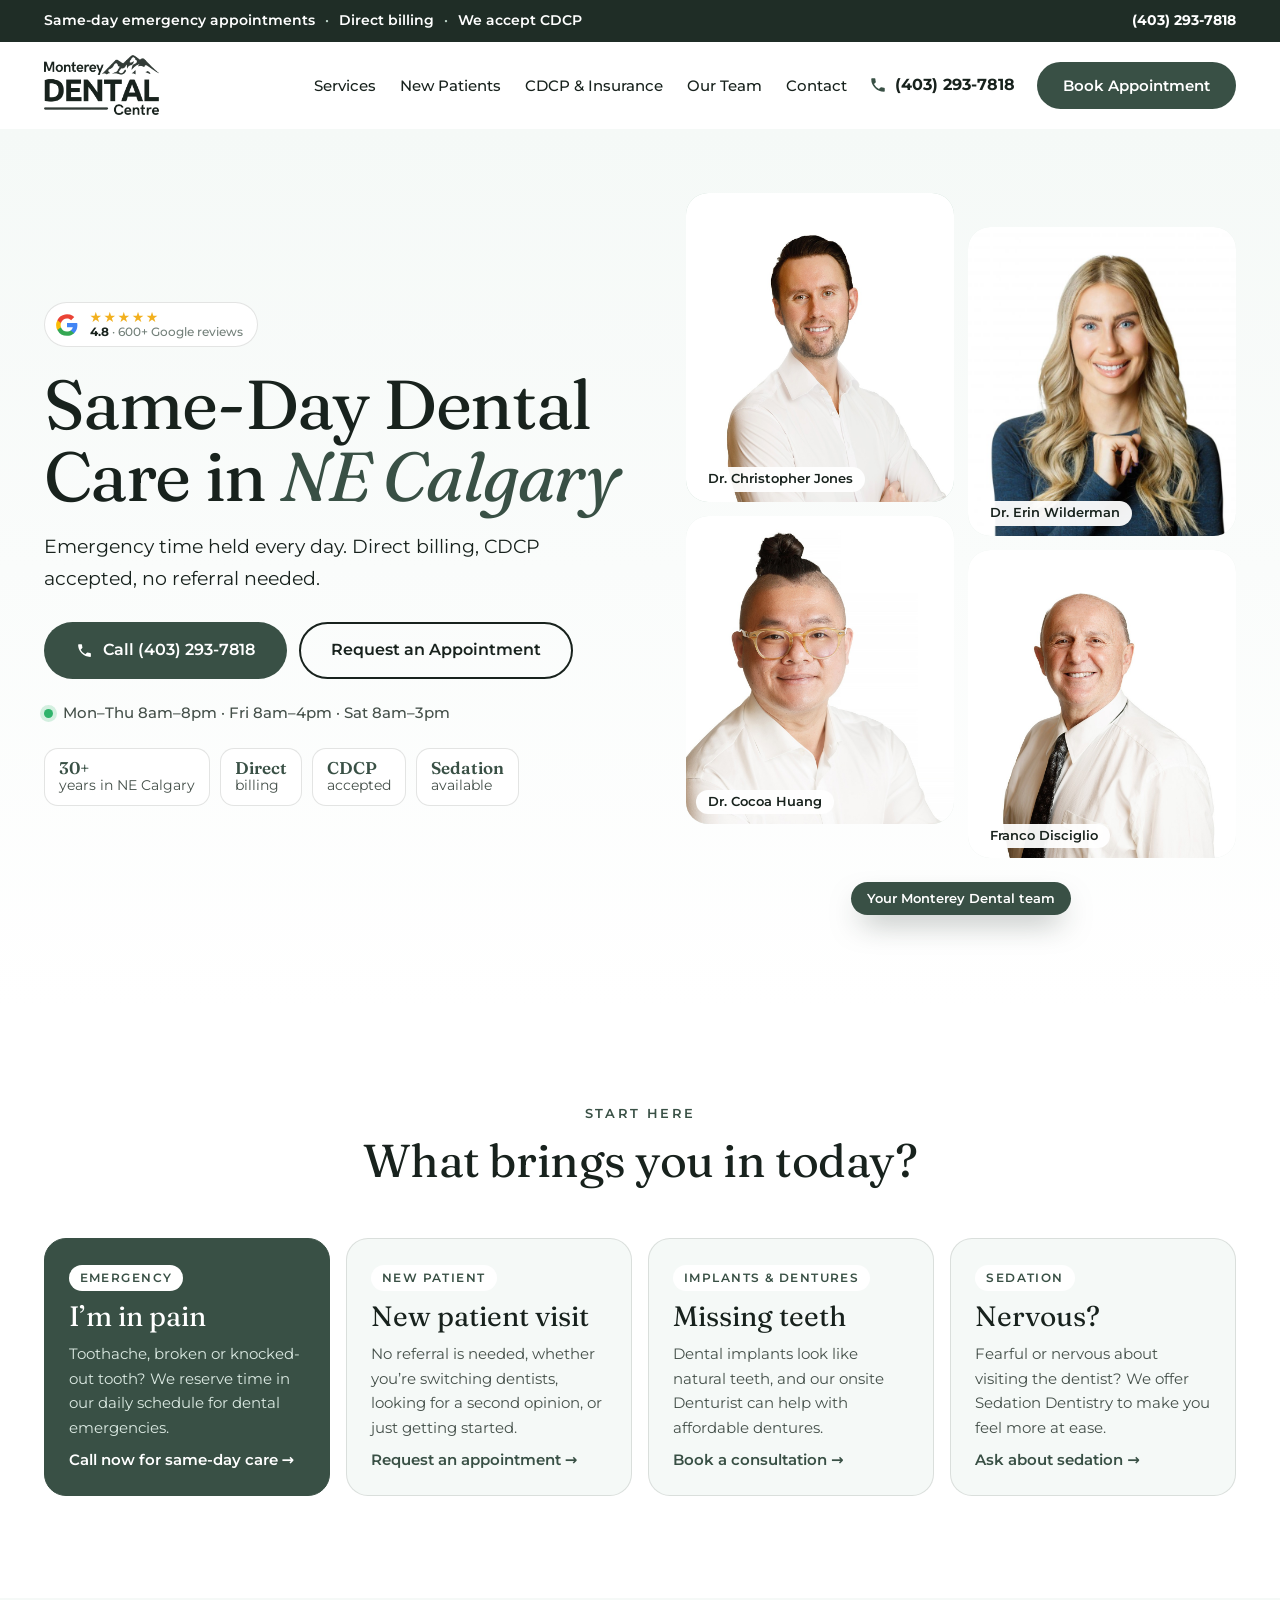
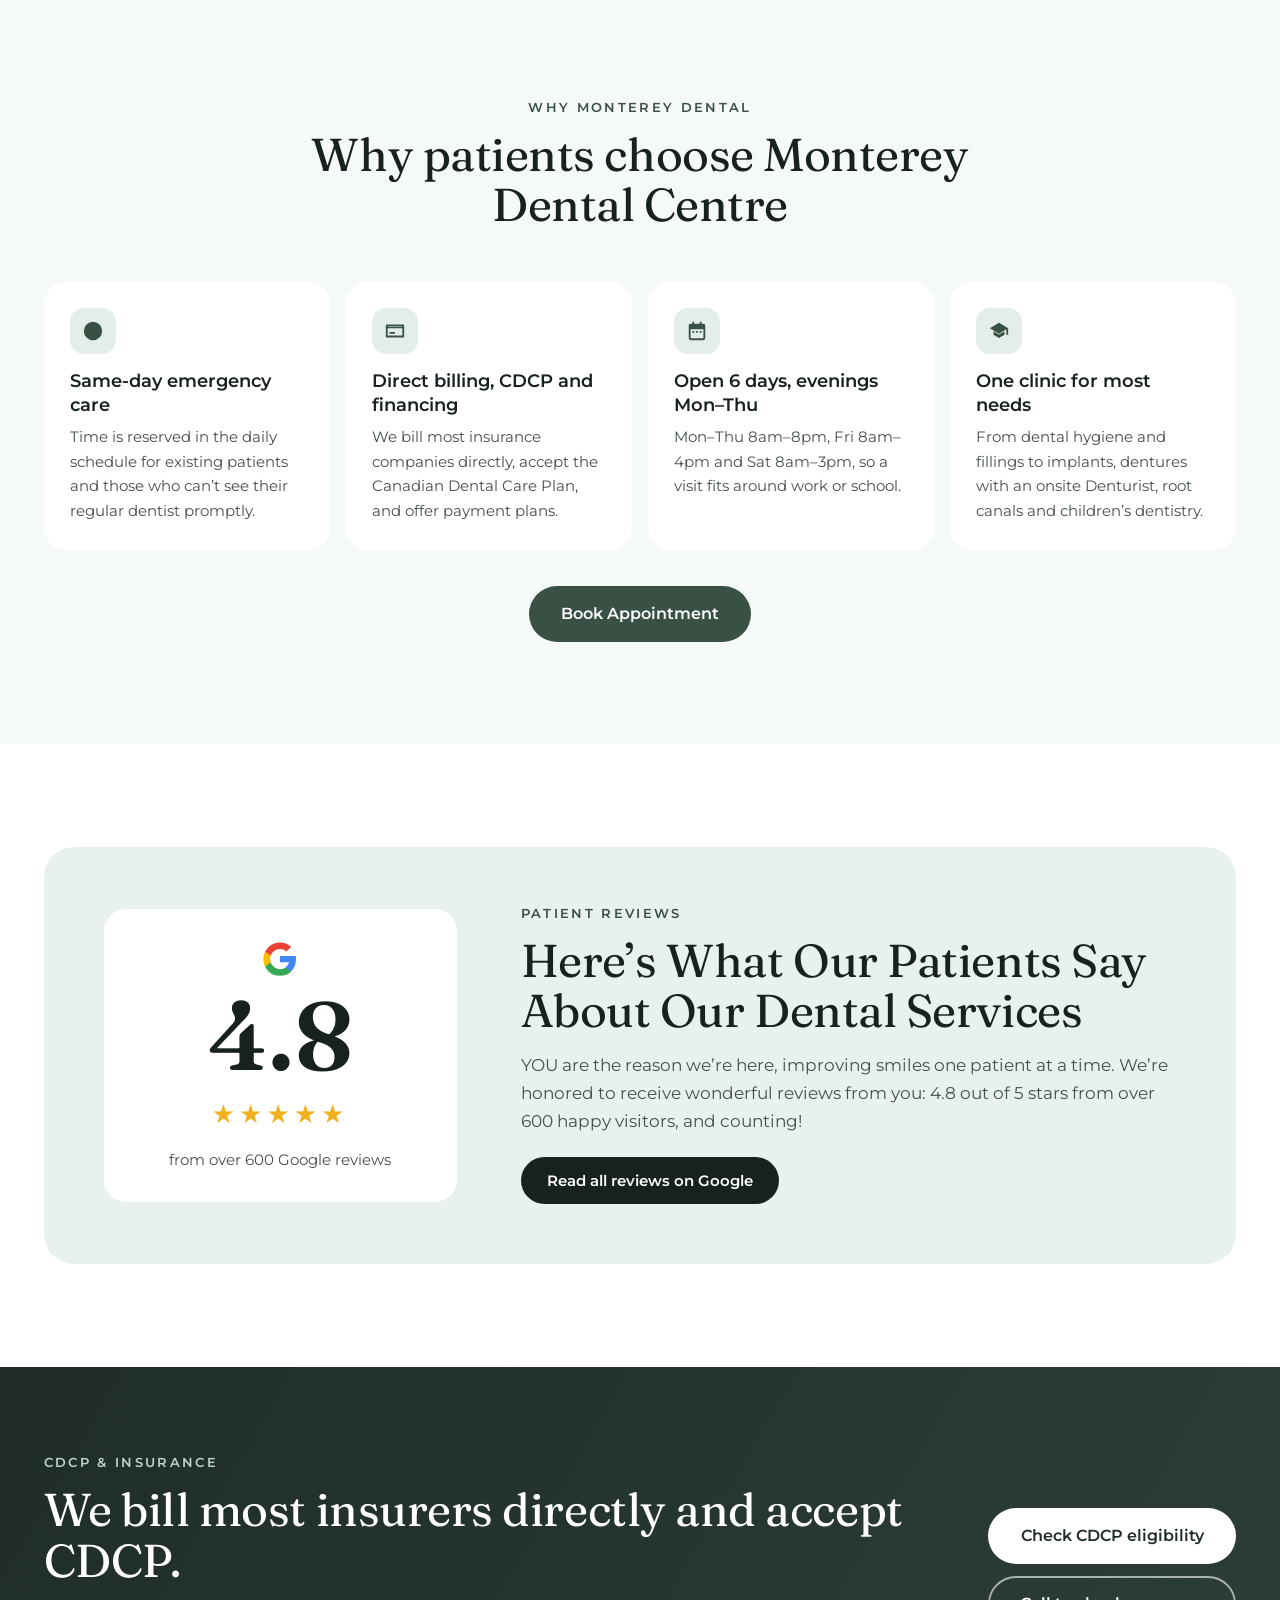
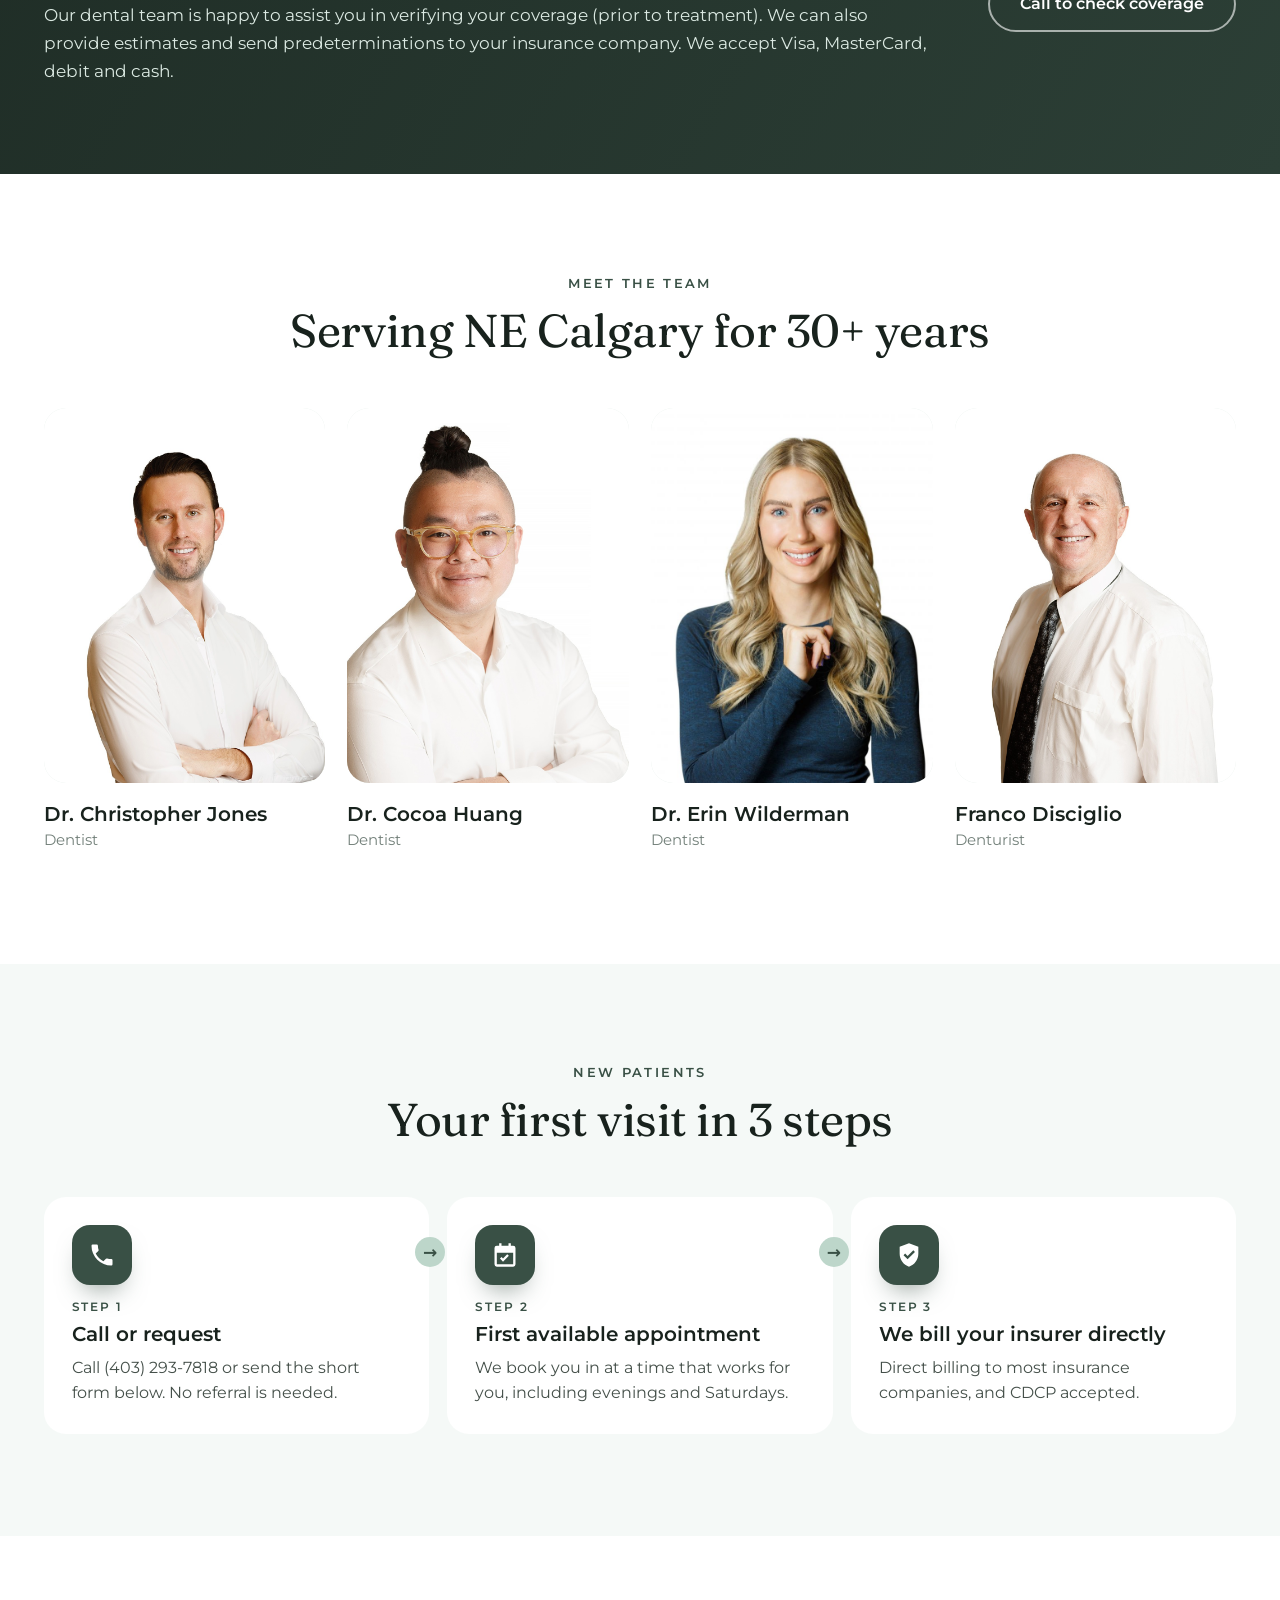
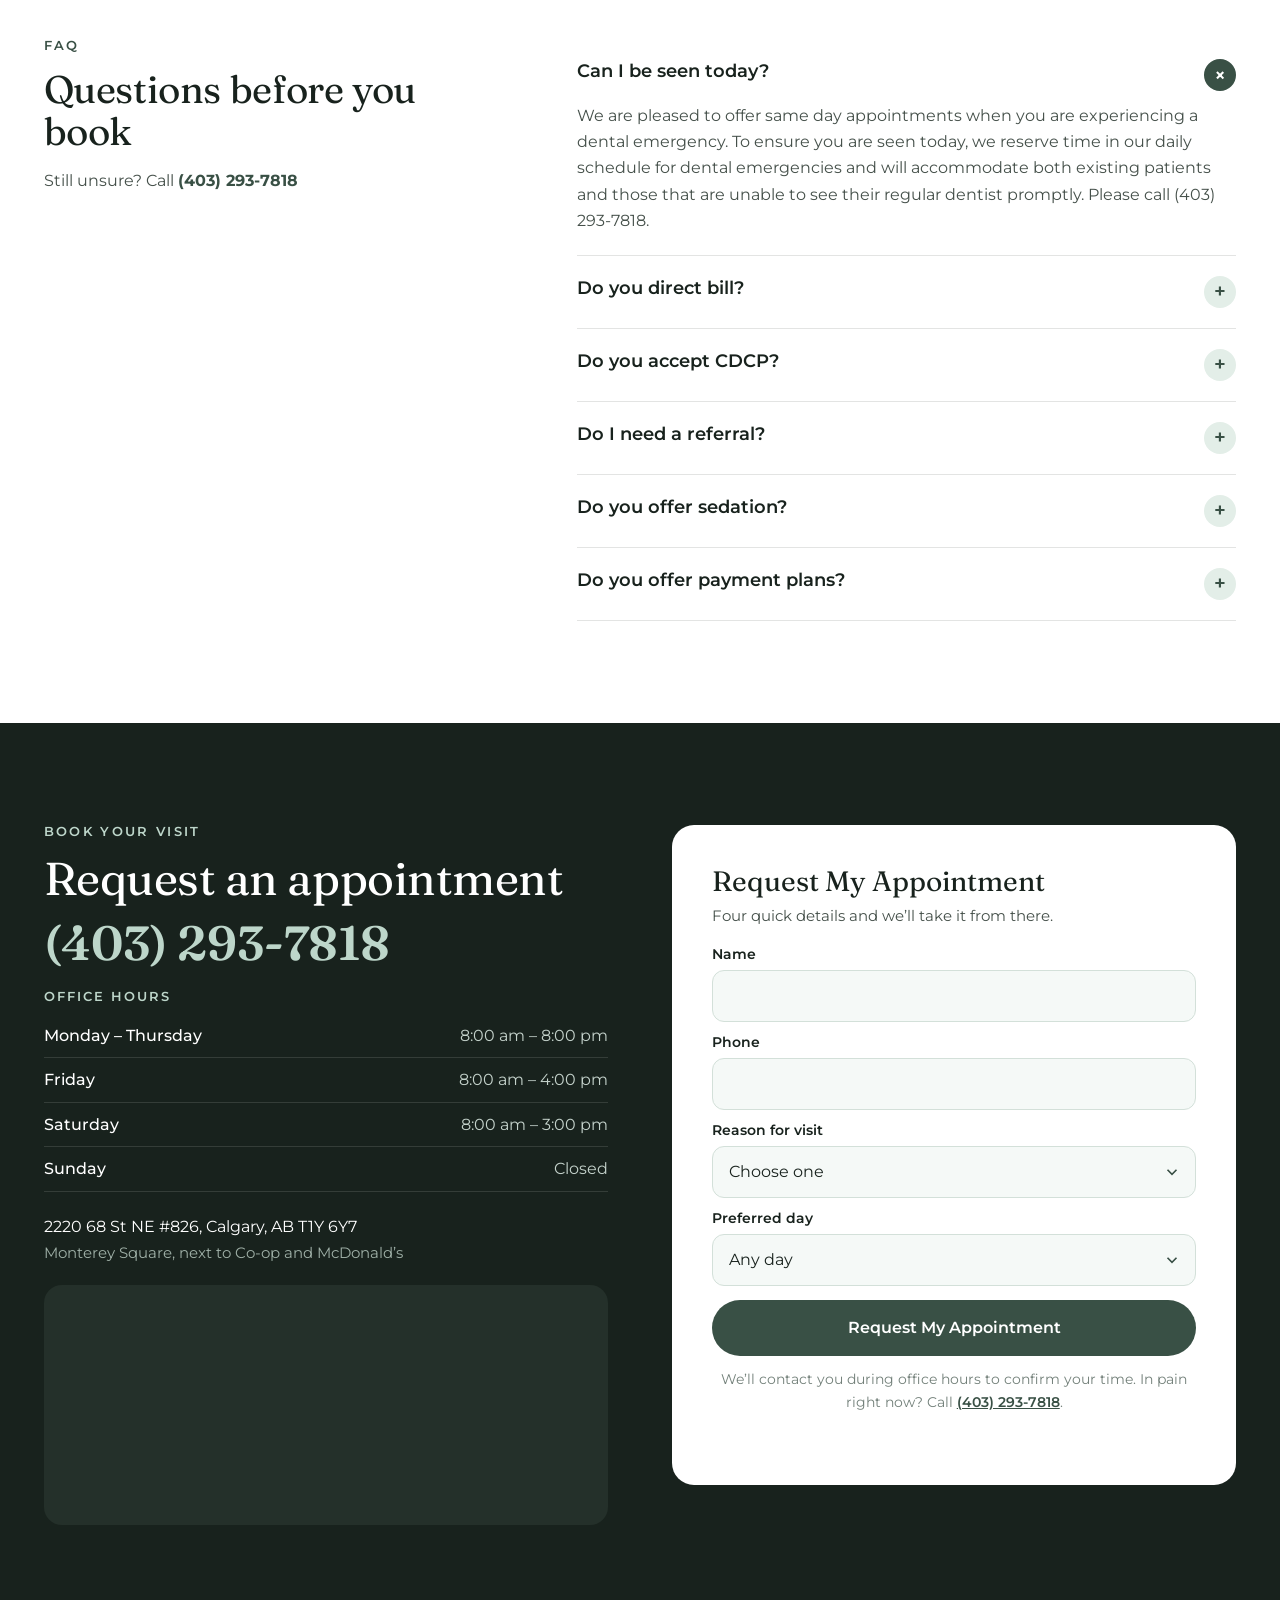
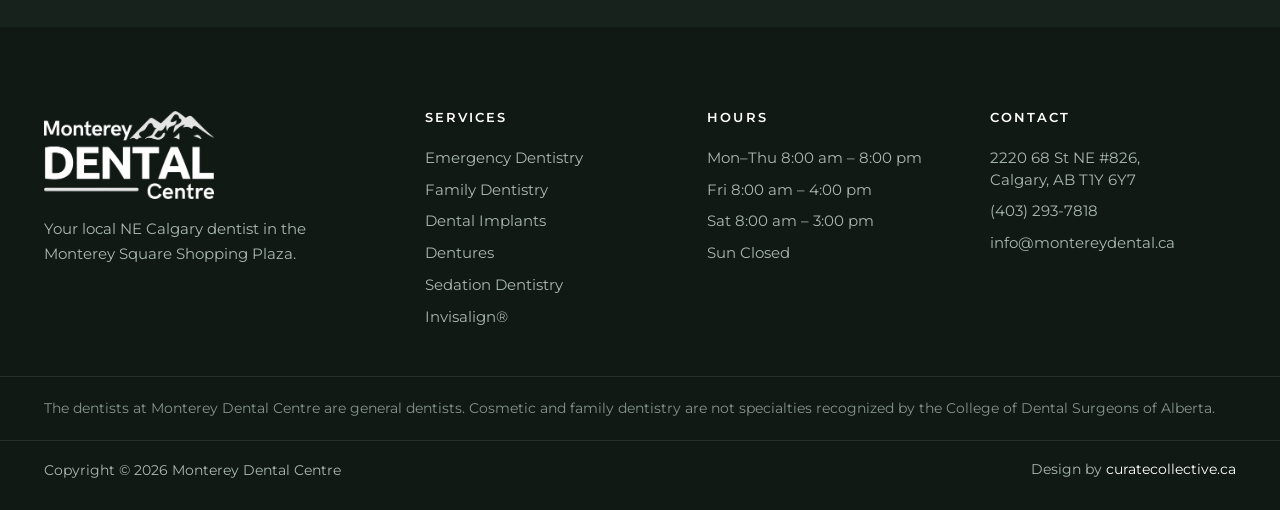
==== commit 263639a1: "New Monterey Dental Centre logo on homepage and landing page Co-Authored-By: Claude Opus 5.5 <norepl" ====
--- a/landing.html
+++ b/landing.html
@@ -23,7 +23,7 @@
 
   <header class="hdr lp-hdr" id="hdr">
     <div class="wrap hdr-in">
-      <a class="brand" href="#top" aria-label="Monterey Dental Centre"><img src="assets/images/footer-logo.png" alt="Monterey Dental Centre" width="186" height="42"></a>
+      <a class="brand" href="#top" aria-label="Monterey Dental Centre"><img src="assets/images/logo-dark.png" alt="Monterey Dental Centre" width="112" height="58"></a>
       <nav class="nav" aria-label="Page sections">
         <ul>
           <li><a href="#bring">Services</a></li>
@@ -257,7 +257,7 @@
   <footer class="ftr lp-ftr">
     <div class="wrap ftr-grid lp-ftr-grid">
       <div class="ftr-brand">
-        <img src="assets/images/header-logo.png" alt="Monterey Dental Centre" width="190" height="42" loading="lazy">
+        <img src="assets/images/logo-white.png" alt="Monterey Dental Centre" width="160" height="83" loading="lazy">
         <p>Your local NE Calgary dentist in the Monterey Square Shopping Plaza.</p>
       </div>
       <div><h3>Services</h3><ul><li>Emergency Dentistry</li><li>Family Dentistry</li><li>Dental Implants</li><li>Dentures</li><li>Sedation Dentistry</li><li>Invisalign®</li></ul></div>
--- a/assets/css/style.css
+++ b/assets/css/style.css
@@ -71,7 +71,7 @@
 .hdr.is-stuck { border-color: var(--line); box-shadow: 0 10px 30px rgba(24, 34, 29, .06); }
 .hdr-in { display: flex; align-items: center; gap: 28px; height: 86px; }
 .brand { flex: none; }
-.brand img { width: 186px; height: auto; }
+.brand img { height: 60px; width: auto; }
 .nav { margin-left: auto; }
 .nav ul { display: flex; gap: 26px; }
 .nav a { font: 500 15px/1 var(--sans); color: var(--ink); text-decoration: none; white-space: nowrap; padding: 10px 0; position: relative; }
@@ -349,7 +349,7 @@
 /* Footer */
 .ftr { background: #111915; color: #a9b8b0; font-size: 15px; padding-top: clamp(56px, 7vw, 84px); }
 .ftr-grid { display: grid; grid-template-columns: 1.5fr repeat(4, 1fr); gap: 36px; padding-bottom: 44px; }
-.ftr-brand img { width: 190px; height: auto; margin-bottom: 18px; }
+.ftr-brand img { width: 170px; height: auto; margin-bottom: 18px; }
 .ftr-brand p { max-width: 280px; }
 .soc { display: flex; gap: 10px; margin-top: 20px; }
 .soc a { width: 42px; height: 42px; border-radius: 50%; border: 1px solid rgba(255, 255, 255, .18); display: grid; place-items: center; color: #fff; }
@@ -380,7 +380,7 @@
 @media (max-width: 1180px) {
   .nav ul { gap: 16px; }
   .nav a { font-size: 14px; }
-  .brand img { width: 160px; }
+  .brand img { height: 56px; }
   .hdr-cta .btn-ghost { display: none; }
   .nav ul { gap: 14px; }
   .svc-grid { grid-template-columns: repeat(3, 1fr); }
@@ -406,7 +406,7 @@
   body { font-size: 16px; }
   .topbar-in { justify-content: center; gap: 14px; font-size: 13px; }
   .hdr-in { height: 72px; }
-  .brand img { width: 150px; }
+  .brand img { height: 50px; }
   .hero-ctas .btn { width: 100%; }
   .hero-proof { grid-template-columns: repeat(3, 1fr); gap: 14px; }
   .hero-proof b { font-size: 26px; }
--- a/assets/css/landing.css
+++ b/assets/css/landing.css
@@ -158,5 +158,5 @@
 }
 @media (max-width: 380px) {
   .lp-hdr .lp-tel { font-size: 13.5px; }
-  .lp-hdr .brand img { width: 128px; }
+  .lp-hdr .brand img { height: 44px; }
 }
